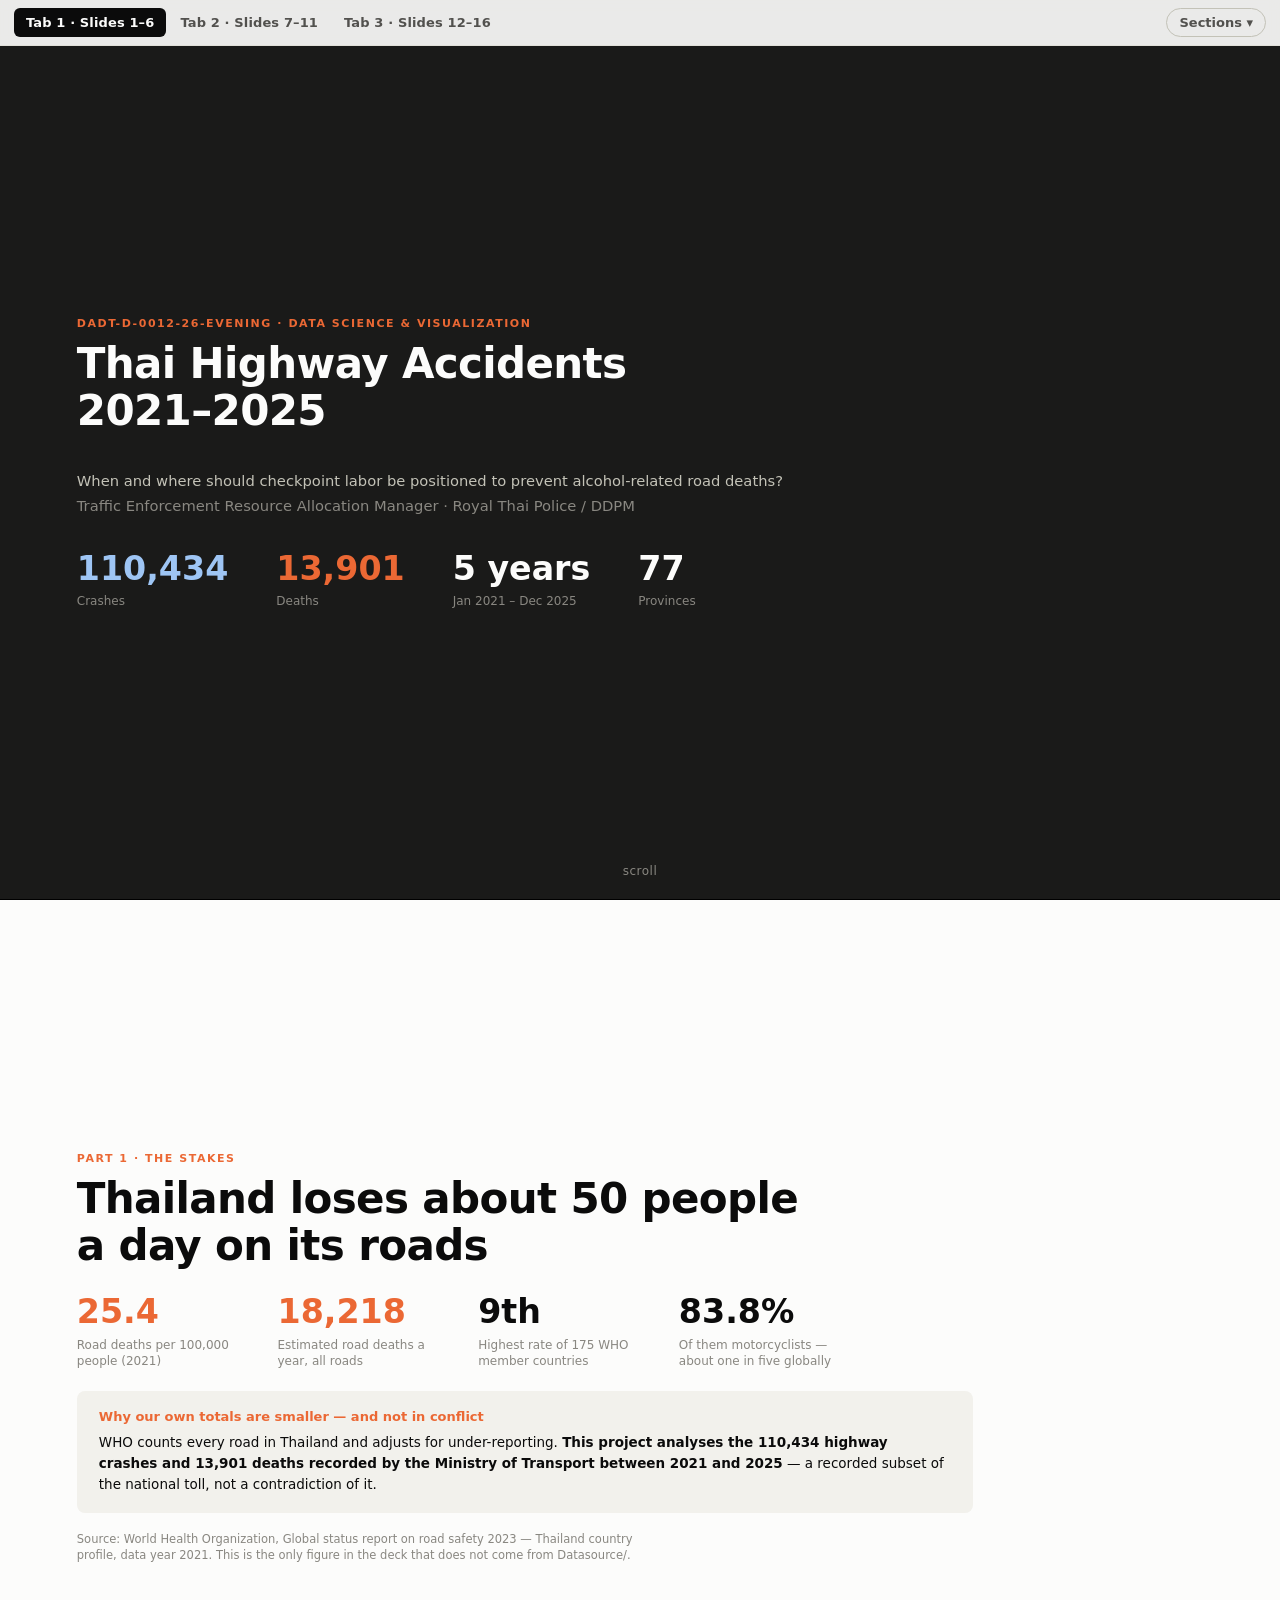
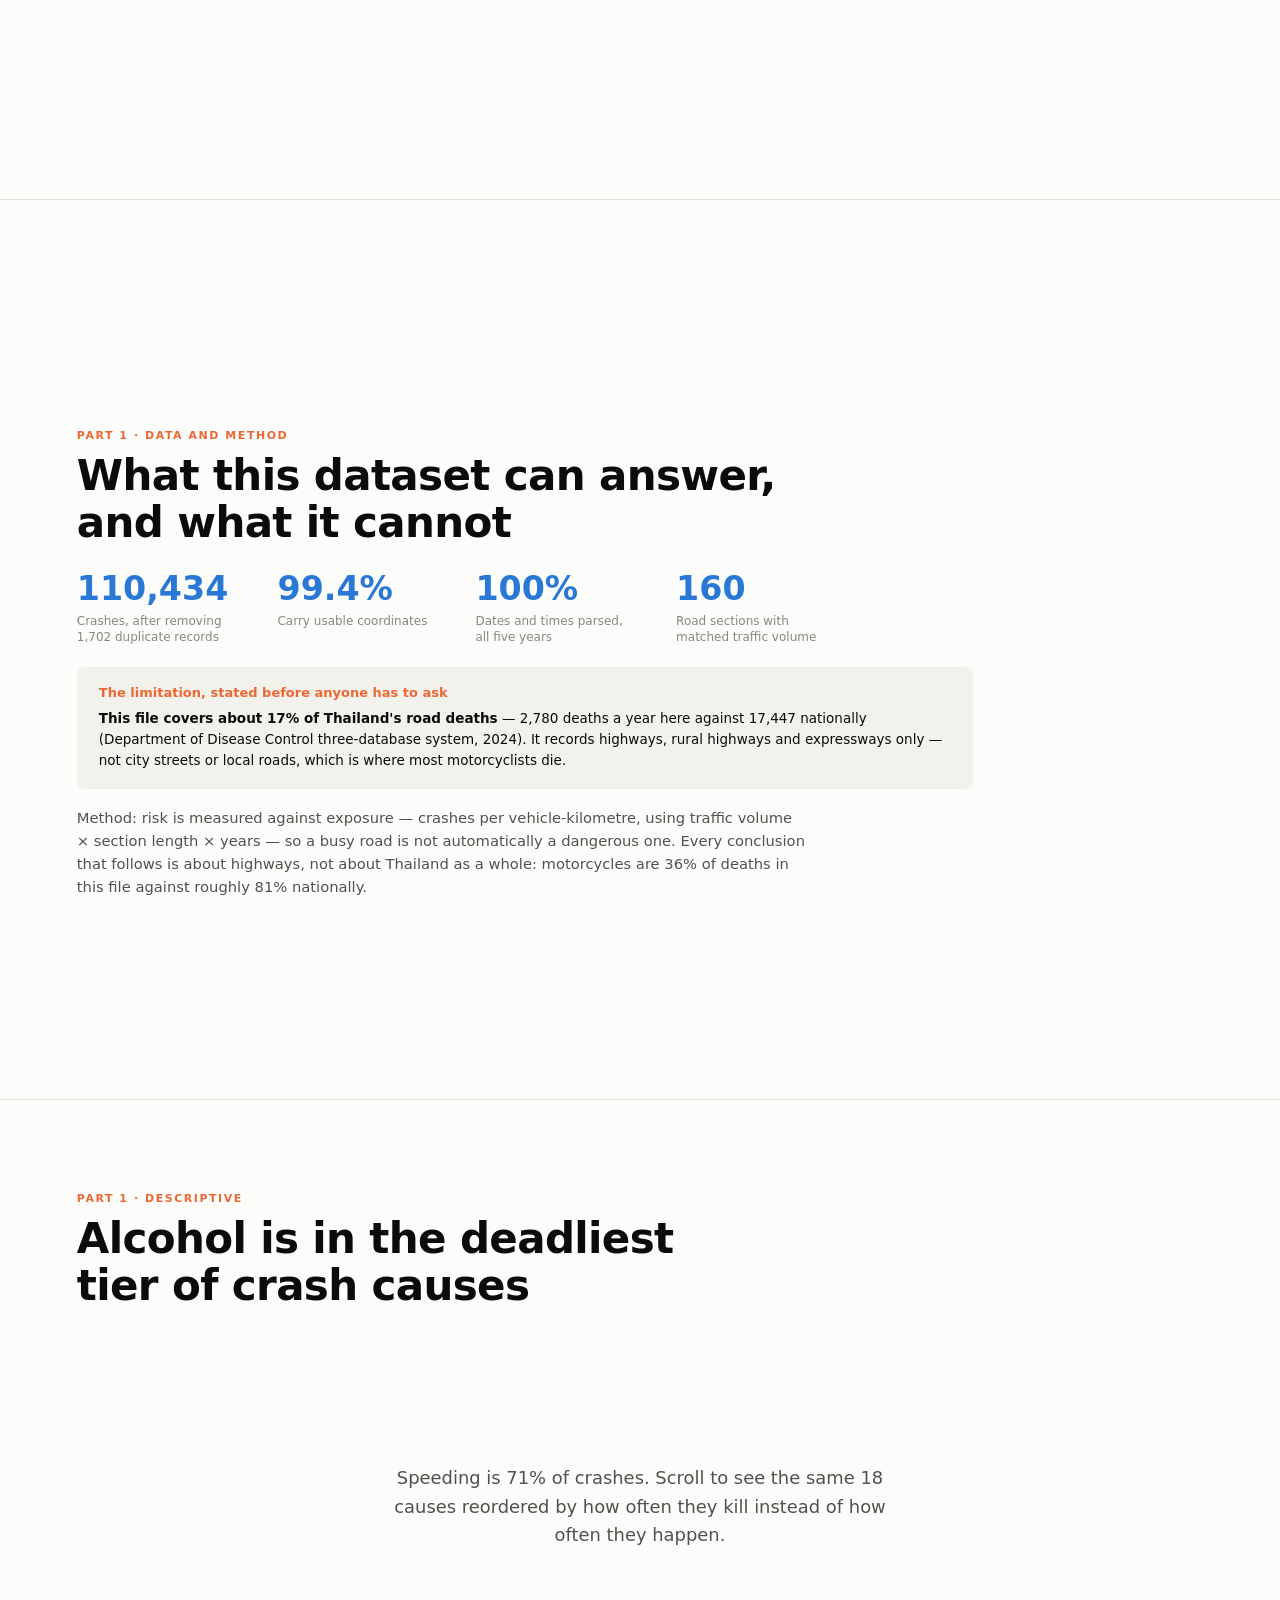
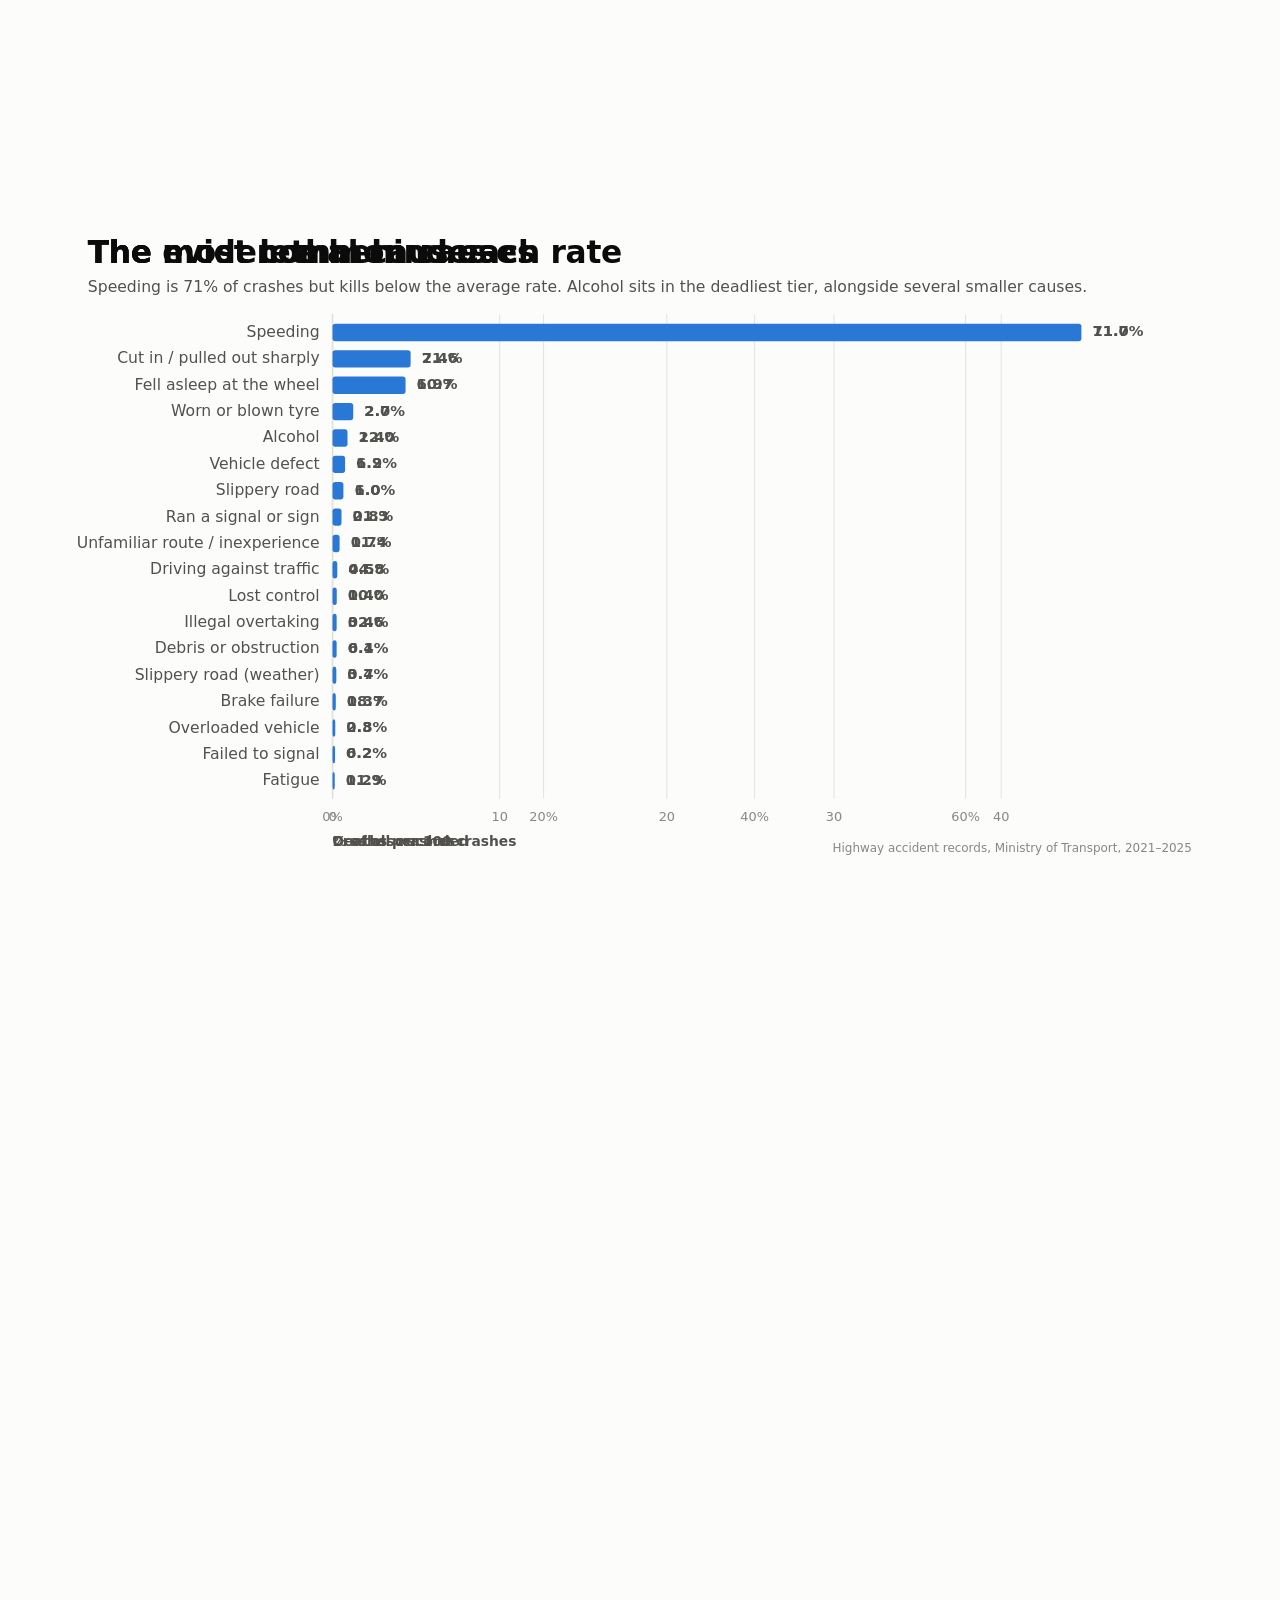
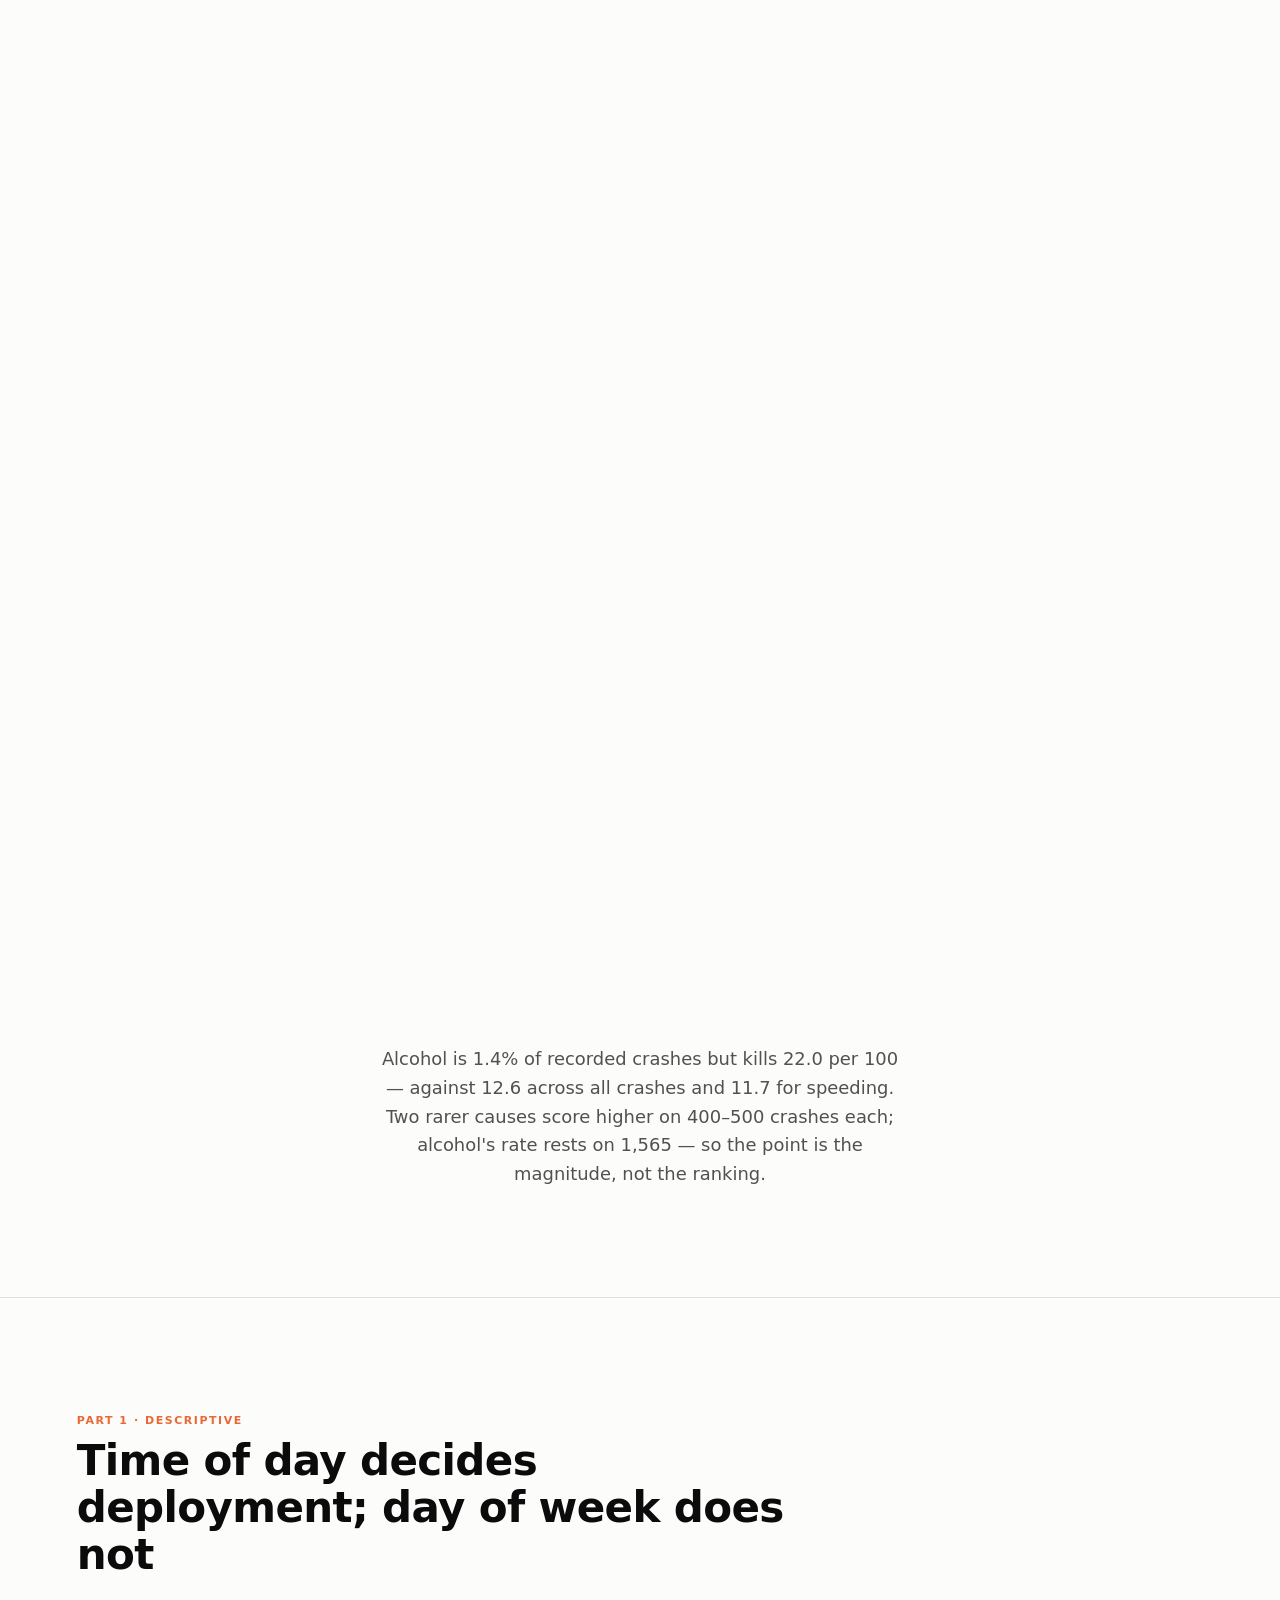
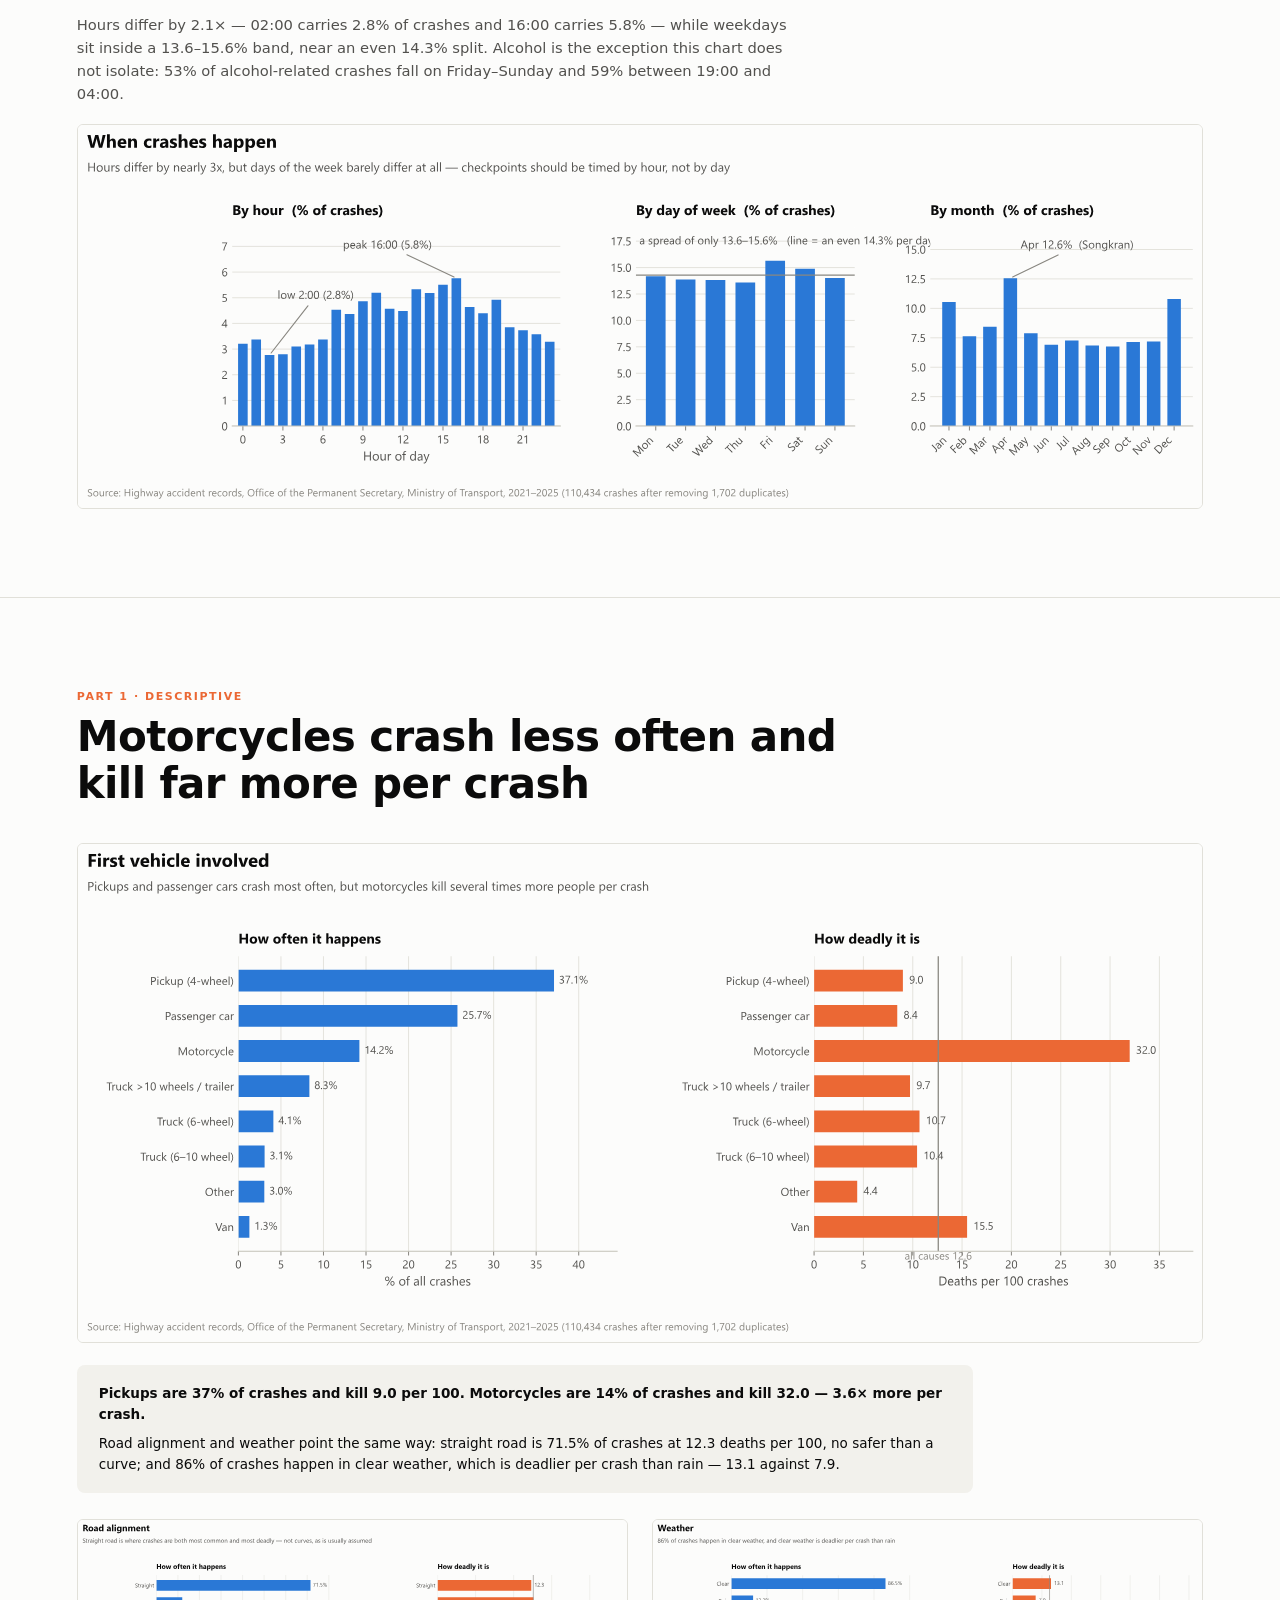
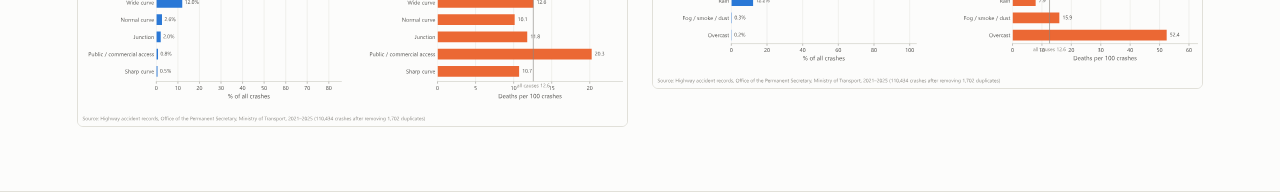
==== tab1.html @ 5880ffd5 "Slide 4 act 3: show the evidence behind the top three death rates Replaces the CSS scale() zoom with" ====
<!doctype html>
<!--
  Tab 1 — Slides 1-6 of the Final Outline. One presenter drives this tab only;
  Tabs 2 and 3 are separate pages (tab2.html, tab3.html) so a handoff is a
  click, not a state change, and so this tab never touches the Tab 3 map data.

  Copy below is reproduced verbatim from analysis/scripts/06_build_deck.js so
  the site and the uploaded deck cannot tell a different story — see 11_qa_deck_text.py.
  Slide 4 is a live chart (assets/js/layout.js + render.js), not fig02's
  static image; the deck keeps the static version, the site does not need to.

  Needs a local server, not file://, because the live chart and figures are
  fetched. python -m http.server 8789 --directory site
-->
<html lang="en">
<head>
<meta charset="utf-8">
<meta name="viewport" content="width=device-width, initial-scale=1">
<title>Tab 1 — Thai Highway Accidents 2021-2025</title>
<link rel="stylesheet" href="assets/css/site.css">
<link rel="stylesheet" href="assets/css/charts.css">
</head>
<body>

<div class="mobile-notice">
  <h1>Thai Highway Accidents 2021&ndash;2025</h1>
  <p>This site is built to be driven from a laptop onto a projector, not read on a phone.
     A presenter is showing it live &mdash; ask to see the deck instead, or view this on a
     larger screen.</p>
  <a href="assets/Thailand_Road_Accidents_Analysis.pdf">Download the presentation deck</a>
</div>

<header class="topnav">
  <div class="tabs">
    <a class="tab current" href="tab1.html">Tab 1 &middot; Slides 1&ndash;6</a>
    <a class="tab" href="tab2.html">Tab 2 &middot; Slides 7&ndash;11</a>
    <a class="tab" href="tab3.html">Tab 3 &middot; Slides 12&ndash;16</a>
  </div>
  <button class="idxbtn" id="idxbtn">Sections &#9662;</button>
</header>
<nav class="secindex" id="secindex"></nav>

<main>

<!-- 1 — title -->
<section class="section section-static dark" data-kicker="Title" data-title="Thai Highway Accidents 2021&ndash;2025">
  <p class="kicker">DADT-D-0012-26-Evening &middot; Data Science &amp; Visualization</p>
  <h1>Thai Highway Accidents<br>2021&ndash;2025</h1>
  <p class="takeaway ink-2">When and where should checkpoint labor be positioned to prevent
    alcohol-related road deaths?</p>
  <p class="takeaway muted" style="margin-top:2px">Traffic Enforcement Resource Allocation
    Manager &middot; Royal Thai Police / DDPM</p>
  <div class="stats" style="margin-top:34px">
    <div class="stat"><div class="v volume">110,434</div><div class="l">Crashes</div></div>
    <div class="stat"><div class="v severity">13,901</div><div class="l">Deaths</div></div>
    <div class="stat"><div class="v">5 years</div><div class="l">Jan 2021 &ndash; Dec 2025</div></div>
    <div class="stat"><div class="v">77</div><div class="l">Provinces</div></div>
  </div>
</section>

<!-- 2 — the stakes -->
<section class="section section-static" data-kicker="Part 1 &middot; The stakes" data-title="Thailand loses about 50 people a day">
  <p class="kicker">Part 1 &middot; The stakes</p>
  <h1>Thailand loses about 50 people a day on its roads</h1>
  <div class="stats">
    <div class="stat"><div class="v severity">25.4</div><div class="l">Road deaths per 100,000 people (2021)</div></div>
    <div class="stat"><div class="v severity">18,218</div><div class="l">Estimated road deaths a year, all roads</div></div>
    <div class="stat"><div class="v">9th</div><div class="l">Highest rate of 175 WHO member countries</div></div>
    <div class="stat"><div class="v">83.8%</div><div class="l">Of them motorcyclists &mdash; about one in five globally</div></div>
  </div>
  <div class="callout">
    <h2>Why our own totals are smaller &mdash; and not in conflict</h2>
    <p>WHO counts every road in Thailand and adjusts for under-reporting. <b>This project
      analyses the 110,434 highway crashes and 13,901 deaths recorded by the Ministry of
      Transport between 2021 and 2025</b> &mdash; a recorded subset of the national toll, not
      a contradiction of it.</p>
  </div>
  <p class="limits">Source: World Health Organization, Global status report on road safety 2023
    &mdash; Thailand country profile, data year 2021. This is the only figure in the deck that
    does not come from Datasource/.</p>
</section>

<!-- 3 — dataset & method -->
<section class="section section-static" data-kicker="Part 1 &middot; Data and method" data-title="What this dataset can answer">
  <p class="kicker">Part 1 &middot; Data and method</p>
  <h1>What this dataset can answer, and what it cannot</h1>
  <div class="stats">
    <div class="stat"><div class="v volume">110,434</div><div class="l">Crashes, after removing 1,702 duplicate records</div></div>
    <div class="stat"><div class="v volume">99.4%</div><div class="l">Carry usable coordinates</div></div>
    <div class="stat"><div class="v volume">100%</div><div class="l">Dates and times parsed, all five years</div></div>
    <div class="stat"><div class="v volume">160</div><div class="l">Road sections with matched traffic volume</div></div>
  </div>
  <div class="callout">
    <h2>The limitation, stated before anyone has to ask</h2>
    <p><b>This file covers about 17% of Thailand's road deaths</b> &mdash; 2,780 deaths a year
      here against 17,447 nationally (Department of Disease Control three-database system,
      2024). It records highways, rural highways and expressways only &mdash; not city
      streets or local roads, which is where most motorcyclists die.</p>
  </div>
  <p class="takeaway">Method: risk is measured against exposure &mdash; crashes per
    vehicle-kilometre, using traffic volume &times; section length &times; years &mdash; so a
    busy road is not automatically a dangerous one. Every conclusion that follows is about
    highways, not about Thailand as a whole: motorcycles are 36% of deaths in this file
    against roughly 81% nationally.</p>
</section>

<!-- 4 — why alcohol (LIVE) -->
<section class="section section-live" data-kicker="Part 1 &middot; Descriptive" data-title="Alcohol is in the deadliest tier of crash causes">
  <div class="live-intro">
    <p class="kicker">Part 1 &middot; Descriptive</p>
    <h1>Alcohol is in the deadliest tier of crash causes</h1>
  </div>
  <div class="spacer">
    <p>Speeding is 71% of crashes. Scroll to see the same 18 causes reordered by how often
       they kill instead of how often they happen.</p>
  </div>
  <div class="scroll-section act3" id="sec-s4">
    <div class="pin"><div class="frame" id="mount-s4"></div></div>
  </div>
  <div class="spacer">
    <p>Alcohol is 1.4% of recorded crashes but kills 22.0 per 100 &mdash; against 12.6 across
       all crashes and 11.7 for speeding. Two rarer causes score higher on 400&ndash;500
       crashes each; alcohol's rate rests on 1,565 &mdash; so the point is the magnitude,
       not the ranking.</p>
  </div>
</section>

<!-- 5 — when -->
<section class="section section-static" data-kicker="Part 1 &middot; Descriptive" data-title="Time of day decides deployment">
  <p class="kicker">Part 1 &middot; Descriptive</p>
  <h1>Time of day decides deployment; day of week does not</h1>
  <p class="takeaway">Hours differ by 2.1&times; &mdash; 02:00 carries 2.8% of crashes and
    16:00 carries 5.8% &mdash; while weekdays sit inside a 13.6&ndash;15.6% band, near an even
    14.3% split. Alcohol is the exception this chart does not isolate: 53% of alcohol-related
    crashes fall on Friday&ndash;Sunday and 59% between 19:00 and 04:00.</p>
  <div class="figwrap"><img src="assets/figures/fig01_when.svg" alt="Crashes by hour of day and by day of week"></div>
</section>

<!-- 6 — conditions -->
<section class="section section-static" data-kicker="Part 1 &middot; Descriptive" data-title="Motorcycles kill far more per crash">
  <p class="kicker">Part 1 &middot; Descriptive</p>
  <h1>Motorcycles crash less often and kill far more per crash</h1>
  <div class="figwrap"><img src="assets/figures/fig03_vehicle.svg" alt="Crashes and deaths per 100 crashes by vehicle type"></div>
  <div class="callout">
    <p><b>Pickups are 37% of crashes and kill 9.0 per 100. Motorcycles are 14% of crashes
      and kill 32.0 &mdash; 3.6&times; more per crash.</b></p>
    <p>Road alignment and weather point the same way: straight road is 71.5% of crashes at
      12.3 deaths per 100, no safer than a curve; and 86% of crashes happen in clear weather,
      which is deadlier per crash than rain &mdash; 13.1 against 7.9.</p>
  </div>
  <div class="figpair" style="margin-top:26px">
    <div class="figwrap"><img src="assets/figures/fig03b_roadtype.svg" alt="Crashes and deaths per 100 crashes by road alignment"></div>
    <div class="figwrap"><img src="assets/figures/fig03c_weather.svg" alt="Crashes and deaths per 100 crashes by weather"></div>
  </div>
</section>

</main>

<div class="cue" id="cue">scroll</div>

<script src="assets/js/layout.js"></script>
<script src="assets/js/render.js"></script>
<script>
fetch("assets/data/charts/slide04_cause.json")
  .then(function (r) { return r.json(); })
  .then(function (data) {
    // Three acts, one scalar. Every bit of act arithmetic — including where
    // act 3 starts — lives in layout.js's slide04Story() and is covered by
    // 12_qa_chart_layout.js. Nothing in this page knows what an act is.
    var chart = ChartRender.slide04Story(document.getElementById("mount-s4"), data);
    var section = document.getElementById("sec-s4");
    var cue = document.getElementById("cue");

    function tick() {
      var r = section.getBoundingClientRect();
      var p = ChartLayout.progressFor(r.top, r.height, window.innerHeight);
      chart.update(p);
      var inChart = r.top < window.innerHeight && r.bottom > 0;
      cue.style.opacity = inChart && p > 0.02 && p < 0.98 ? 0 : 1;
    }

    addEventListener("scroll", tick, { passive: true });
    addEventListener("resize", tick);
    tick();
    window.__chart = chart;

    // Arrow/PageDown steps act by act with a deliberate 2s ease, instead of
    // transport.js's default (jump straight to the next .section, which would
    // skip this chart's middle and final states entirely). Only engaged while
    // the pin is stuck to the viewport; at the first and last act the key falls
    // through and transport.js moves to the neighbouring slide as normal.
    //
    // This is the one timed animation on the site, and it is scoped to a
    // deliberate key press on one chart. Free scrolling remains the presenter's
    // own clock, and chart progress remains a pure function of scroll position,
    // because what the tween moves is the *scroll* — ticket 08's requirement.
    var CHECKPOINTS = [0, ChartLayout.SLIDE04_ACT3_START, 1];

    function pinEngaged() {
      var r = section.getBoundingClientRect();
      return r.top <= 0 && r.bottom >= window.innerHeight;
    }
    function checkpointScrollY(frac) {
      var r = section.getBoundingClientRect();
      var travel = r.height - window.innerHeight;
      var topAbs = window.scrollY + r.top;
      return topAbs + frac * travel;
    }
    function easeInOutQuad(t) { return t < 0.5 ? 2 * t * t : 1 - Math.pow(-2 * t + 2, 2) / 2; }
    function animateScrollTo(targetY, duration) {
      var startY = window.scrollY, delta = targetY - startY, t0 = null;
      function step(ts) {
        if (t0 === null) t0 = ts;
        var t = Math.min(1, (ts - t0) / duration);
        window.scrollTo(0, startY + delta * easeInOutQuad(t));
        if (t < 1) requestAnimationFrame(step);
      }
      requestAnimationFrame(step);
    }

    addEventListener("keydown", function (e) {
      if (/^(INPUT|TEXTAREA)$/.test(e.target.tagName) || e.target.isContentEditable) return;
      if (!pinEngaged()) return; // not on this chart — let transport.js handle it
      var down = ["ArrowDown", "PageDown"].indexOf(e.key) !== -1;
      var up = ["ArrowUp", "PageUp"].indexOf(e.key) !== -1;
      if (!down && !up) return;

      var r = section.getBoundingClientRect();
      var p = ChartLayout.progressFor(r.top, r.height, window.innerHeight);
      // Tolerance wide enough to absorb scrollTo's clamping at the very top/
      // bottom of the page (landing at p=0.9998 instead of exactly 1 there is
      // normal), but far tighter than the 0.33 gap between checkpoints.
      var EPS = 0.01;
      var target = null;
      if (down) {
        for (var i = 0; i < CHECKPOINTS.length; i++) {
          if (CHECKPOINTS[i] > p + EPS) { target = CHECKPOINTS[i]; break; }
        }
      } else {
        for (var j = CHECKPOINTS.length - 1; j >= 0; j--) {
          if (CHECKPOINTS[j] < p - EPS) { target = CHECKPOINTS[j]; break; }
        }
      }
      if (target === null) return; // already at the first/last scene — fall through

      e.preventDefault();
      e.stopImmediatePropagation(); // pre-empt transport.js's own keydown handler
      animateScrollTo(checkpointScrollY(target), 2000);
    }, true); // capture phase — runs before transport.js's listener
  });
</script>
<script src="assets/js/transport.js"></script>
</body>
</html>
---- assets/css/site.css ----
/* Page chrome shared by tab1.html, tab2.html and tab3.html — the nav bar, the
 * section index, slide sections, stat tiles and callouts. Tokens match
 * assets/css/charts.css exactly (same --surface/--ink/--volume/--severity)
 * plus the deck's paper/dark surfaces from analysis/scripts/06_build_deck.js,
 * so a slide reads as the same object whether it's projected from the deck
 * or scrolled past on the site. Blue means volume, orange means severity,
 * without exception.
 */
:root {
  --surface:  #fcfcfb;
  --ink:      #0b0b0b;
  --ink-2:    #52514e;
  --muted:    #898781;
  --grid:     #e1e0d9;
  --axis:     #c3c2b7;
  --volume:   #2a78d6;
  --severity: #eb6834;
  --paper:    #f2f1ec;
  --dark:     #1a1a19;
  --panel:    #232322;
}

* { box-sizing: border-box; }

html, body {
  margin: 0;
  background: var(--surface);
  color: var(--ink);
  font-family: "Segoe UI", system-ui, -apple-system, sans-serif;
  font-feature-settings: "tnum" 0;
  scroll-behavior: auto; /* transport.js drives smooth scroll itself */
}

img { max-width: 100%; display: block; }

/* ---------------------------------------------------------------- nav bar */
.topnav {
  position: fixed; top: 0; left: 0; right: 0; z-index: 20;
  height: 46px; display: flex; align-items: center; gap: 4px;
  padding: 0 14px; background: rgba(252, 252, 251, .92);
  border-bottom: 1px solid var(--grid); backdrop-filter: blur(6px);
  font-size: 13px;
}
.topnav .tabs { display: flex; gap: 2px; margin-right: auto; }
.topnav a.tab {
  color: var(--ink-2); text-decoration: none; padding: 7px 12px;
  border-radius: 6px; font-weight: 600; letter-spacing: .01em;
}
.topnav a.tab:hover { background: var(--paper); color: var(--ink); }
.topnav a.tab.current { background: var(--ink); color: var(--surface); }
.topnav .idxbtn {
  background: none; border: 1px solid var(--axis); color: var(--ink-2);
  font: inherit; font-weight: 600; padding: 6px 12px; border-radius: 999px;
  cursor: pointer;
}
.topnav .idxbtn:hover { border-color: var(--ink-2); color: var(--ink); }

/* section index — instant jump for Q&A, no animation through what precedes it */
.secindex {
  position: fixed; top: 46px; right: 14px; z-index: 21; width: 300px;
  max-height: calc(100vh - 66px); overflow: auto; background: var(--surface);
  border: 1px solid var(--grid); border-radius: 10px;
  box-shadow: 0 12px 34px rgba(0,0,0,.14); padding: 8px;
  display: none;
}
.secindex.open { display: block; }
.secindex button {
  display: block; width: 100%; text-align: left; background: none; border: 0;
  font: inherit; font-size: 13px; color: var(--ink); padding: 9px 10px;
  border-radius: 6px; cursor: pointer; line-height: 1.35;
}
.secindex button:hover { background: var(--paper); }
.secindex .kicker {
  font-size: 10px; color: var(--severity); font-weight: 700;
  letter-spacing: .1em; display: block; margin-bottom: 1px;
}

/* -------------------------------------------------------- narrow viewport */
.mobile-notice { display: none; }
@media (max-width: 700px) {
  .topnav, main { display: none; }
  .mobile-notice {
    display: flex; position: fixed; inset: 0; z-index: 30; background: var(--dark);
    color: var(--surface); flex-direction: column; align-items: center;
    justify-content: center; text-align: center; padding: 32px; gap: 14px;
  }
  .mobile-notice h1 { font-size: 20px; margin: 0; }
  .mobile-notice p { font-size: 14px; color: #c3c2b7; line-height: 1.6; max-width: 40ch; margin: 0; }
  .mobile-notice a { color: var(--severity); font-weight: 700; }
}

/* -------------------------------------------------------------- sections
 * `.section` is the common wrapper transport.js indexes and jumps between.
 * `.section-static` is a full-viewport slide (deck-shaped copy, figures,
 * stat tiles). `.section-live` holds one of the four scroll-driven charts —
 * its own intro/spacer/pin markup, not the centred slide layout. */
.section-static {
  min-height: 100vh; padding: 92px clamp(20px, 6vw, 96px) 64px;
  display: flex; flex-direction: column; justify-content: center;
  border-bottom: 1px solid var(--grid);
}
.section-static.dark { background: var(--dark); color: var(--surface); border-bottom-color: #000; }
.section-static.dark .kicker { color: var(--severity); }
.section-static.dark .ink-2 { color: #c3c2b7; }
.section-static.dark .muted { color: #898781; }

.kicker {
  font-size: 11px; font-weight: 700; letter-spacing: .14em; text-transform: uppercase;
  color: var(--severity); margin: 0 0 10px;
}
.section-static h1, .live-intro h1 {
  font-size: clamp(26px, 3.4vw, 42px); font-weight: 680; letter-spacing: -.015em;
  line-height: 1.12; margin: 0 0 18px; max-width: 26ch;
}
.section-static .takeaway {
  font-size: clamp(14px, 1.15vw, 16.5px); color: var(--ink-2); line-height: 1.55;
  max-width: 78ch; margin: 18px 0 0;
}
.section-static .body { max-width: 84ch; }
.section-static .body p { font-size: 14.5px; line-height: 1.6; color: var(--ink-2); }

/* ---------------------------------------------------------------- live charts
 * Same shape as the slide04/08/09/12.html reference pages: a 300/340vh
 * scroll-section with a position:sticky pin, so scroll distance becomes
 * animation progress. This block is the only thing ticket 08's transport
 * decision replaced — the chart only ever receives a scalar. */
.section-live { border-bottom: 1px solid var(--grid); }
.live-intro { padding: 92px clamp(20px, 6vw, 96px) 0; max-width: 78ch; }
.scroll-section { height: 300vh; position: relative; }
.scroll-section.tall { height: 340vh; }
/* Slide 4 runs three acts, not two, so it gets 150vh on top of the original
 * 300vh — the reorder keeps exactly the scroll distance it always had, and the
 * evidence act is the addition. Everything inside is SVG: there is no overlay
 * card and no CSS transform, because the chart makes its own argument now. */
.scroll-section.act3 { height: 450vh; }
.pin { position: sticky; top: 0; height: 100vh; display: grid; place-items: center;
       padding: 0 clamp(16px, 4vw, 64px); }
.frame { width: min(1280px, 100%); }
.spacer { height: 40vh; display: grid; place-items: center; padding: 0 clamp(20px, 6vw, 96px); }
.spacer p { max-width: 46ch; font-size: clamp(15px, 1.4vw, 19px); line-height: 1.6;
            color: var(--ink-2); text-align: center; margin: 0 auto; }

.figwrap { margin: 18px 0 0; max-width: 1180px; }
.figwrap img { border: 1px solid var(--grid); border-radius: 6px; background: #fff; }
.figpair { display: flex; gap: 24px; flex-wrap: wrap; margin: 18px 0 0; max-width: 1180px; }
.figpair .figwrap { flex: 1 1 420px; margin: 0; }

.stats { display: flex; gap: clamp(20px, 4vw, 48px); flex-wrap: wrap; margin: 8px 0 0; }
.stat .v { font-size: clamp(26px, 2.6vw, 38px); font-weight: 680; line-height: 1; }
.stat .l { font-size: 12px; color: var(--muted); margin-top: 8px; max-width: 20ch; line-height: 1.35; }
.stat .v.volume { color: var(--volume); }
.stat .v.severity { color: var(--severity); }
.section-static.dark .stat .v { color: var(--surface); }
.section-static.dark .stat .v.volume { color: #9ec5f4; }
.section-static.dark .stat .v.severity { color: var(--severity); }
.section-static.dark .stat .l { color: #898781; }

.callout {
  background: var(--paper); border-radius: 8px; padding: 18px 22px; margin-top: 22px;
  max-width: 88ch;
}
.section-static.dark .callout { background: var(--panel); }
.callout h2 { font-size: 13px; color: var(--severity); margin: 0 0 8px; font-weight: 700; }
.callout p { font-size: 13.5px; line-height: 1.55; color: var(--ink); margin: 0 0 8px; }
.section-static.dark .callout p { color: #e8e7e0; }
.callout p:last-child { margin-bottom: 0; }
.callout p b { font-weight: 680; }

.refs h2 { font-size: 13px; color: var(--severity); margin: 22px 0 8px; font-weight: 700; }
.refs ul { margin: 0 0 4px; padding-left: 18px; }
.refs li { font-size: 12.5px; line-height: 1.55; color: var(--ink-2); margin-bottom: 6px; }
.refs a { color: inherit; }

.limits { font-size: 11.5px; color: var(--muted); line-height: 1.4; max-width: 78ch; margin-top: 18px; }

/* -------------------------------------------------------------- map (14)
 * Slide 14's map is one MapLibre instance, pinned like the four charts, but
 * it is not part of layout.js — camera and paint are driven by the same
 * scroll-position scalar via a small inline script instead (assets/js/map-tab3.js),
 * because MapLibre expressions/camera calls are not pure-layout-testable the
 * way SVG geometry is. scrollZoom/dragPan stay off by default so the wheel
 * scrolls the *page*, which is what drives the C -> A transition — watched,
 * not driven, until "Explore" is pressed. */
.pin.mappin { padding: 0; display: block; }
#map { position: absolute; inset: 0; background: var(--surface); }
.maplibregl-ctrl-attrib { font-size: 10px; background: rgba(252,252,251,.85) !important; }

.map-legend {
  position: absolute; bottom: 24px; left: 24px; z-index: 4;
  background: rgba(252,252,251,.94); border: 1px solid var(--grid); border-radius: 8px;
  padding: 11px 13px; font-size: 11px; backdrop-filter: blur(6px);
}
.map-legend .t { font-weight: 650; margin-bottom: 8px; font-size: 11.5px; color: var(--ink-2); }
.map-ramp { height: 9px; width: 172px; border-radius: 2px; }
.map-ends { display: flex; justify-content: space-between; color: var(--muted); margin-top: 4px; }

.map-caption {
  position: absolute; top: 24px; left: 24px; right: 260px; z-index: 4;
  background: rgba(252,252,251,.94); border: 1px solid var(--grid); border-radius: 8px;
  padding: 14px 18px; backdrop-filter: blur(6px);
}
.map-caption h3 { margin: 0 0 4px; font-size: 16px; font-weight: 660; }
.map-caption p { margin: 0; font-size: 12.5px; color: var(--ink-2); line-height: 1.45; }

.map-explore {
  position: absolute; top: 24px; right: 24px; z-index: 5;
  background: var(--ink); color: var(--surface); border: 0; border-radius: 999px;
  padding: 9px 18px; font: inherit; font-weight: 650; font-size: 12.5px; cursor: pointer;
}
.map-explore.on { background: var(--severity); }
.map-hover {
  position: fixed; z-index: 7; background: var(--ink); color: var(--surface);
  padding: 9px 12px; border-radius: 6px; font-size: 12.5px; pointer-events: none;
  display: none; line-height: 1.6;
}

/* ---------------------------------------------------------- scroll cue */
.cue { position: fixed; bottom: 22px; left: 50%; transform: translateX(-50%);
       font-size: 12px; color: var(--muted); letter-spacing: .04em; z-index: 5;
       pointer-events: none; transition: opacity .3s; }
---- assets/css/charts.css ----
/* Palette for the live scroll-driven charts.
 *
 * These hex values are the ones in analysis/scripts/theme.py, which every
 * matplotlib figure imports. 12_qa_chart_layout.js asserts that this file,
 * assets/js/layout.js and theme.py all carry the same values, so the two
 * rendering paths cannot drift apart into two visual systems.
 *
 * Blue means volume, orange means severity. Without exception. */
:root {
  --surface:  #fcfcfb;
  --ink:      #0b0b0b;
  --ink-2:    #52514e;
  --muted:    #898781;
  --grid:     #e1e0d9;
  --axis:     #c3c2b7;
  --volume:   #2a78d6;
  --severity: #eb6834;
}

/* Type is sized for a projector read from the back of a room, not for a laptop
 * at arm's length. The chart scales with its viewBox, so these are viewBox
 * units on a 1280x720 canvas, not CSS pixels. */
.chart {
  display: block;
  width: 100%;
  height: auto;
  background: var(--surface);
  font-family: "Segoe UI", system-ui, -apple-system, sans-serif;
  font-variant-numeric: tabular-nums;
}

.chart .c-heading   { font-size: 34px; font-weight: 640; fill: var(--ink);
                      letter-spacing: -0.01em; }
.chart .c-subtitle  { font-size: 17px; fill: var(--ink-2); }
.chart .c-source    { font-size: 13px; fill: var(--muted); }
.chart .c-rowlabel  { font-size: 17px; fill: var(--ink-2); text-anchor: end;
                      dominant-baseline: middle; }
.chart .c-rowlabel.is-both { fill: var(--muted); }
/* Slide 4 act 3 only: the death rate, kept on screen underneath the cause name
 * while the bar itself switches to showing how many crashes that rate came
 * from. Muted and smaller, because the bar is the argument and this is context. */
.chart .c-sublabel  { font-size: 14px; fill: var(--muted); text-anchor: end;
                      dominant-baseline: middle; }
.chart .c-value     { font-size: 16px; font-weight: 640; fill: var(--ink-2);
                      dominant-baseline: middle; }
.chart .c-tick      { font-size: 14px; fill: var(--muted); text-anchor: middle; }
.chart .c-axistitle { font-size: 15px; font-weight: 640; fill: var(--ink-2); }
.chart .c-gridline  { stroke: var(--grid); stroke-width: 1; }
.chart .c-baseline  { stroke: var(--axis); stroke-width: 1.4; }

.chart .c-point   { opacity: 0.72; }
.chart .c-trendline { stroke-linecap: round; }
.chart .c-line    { }
.chart .c-band    { fill: var(--severity); }
.chart .c-summary { font-size: 15px; font-weight: 640; fill: var(--ink-2); }

/* No transitions here on purpose. Motion is driven by scroll position through
 * the layout module, so a CSS transition would fight the scalar for control and
 * leave the chart mid-flight whenever the presenter stopped moving. */
.chart .c-bar { }
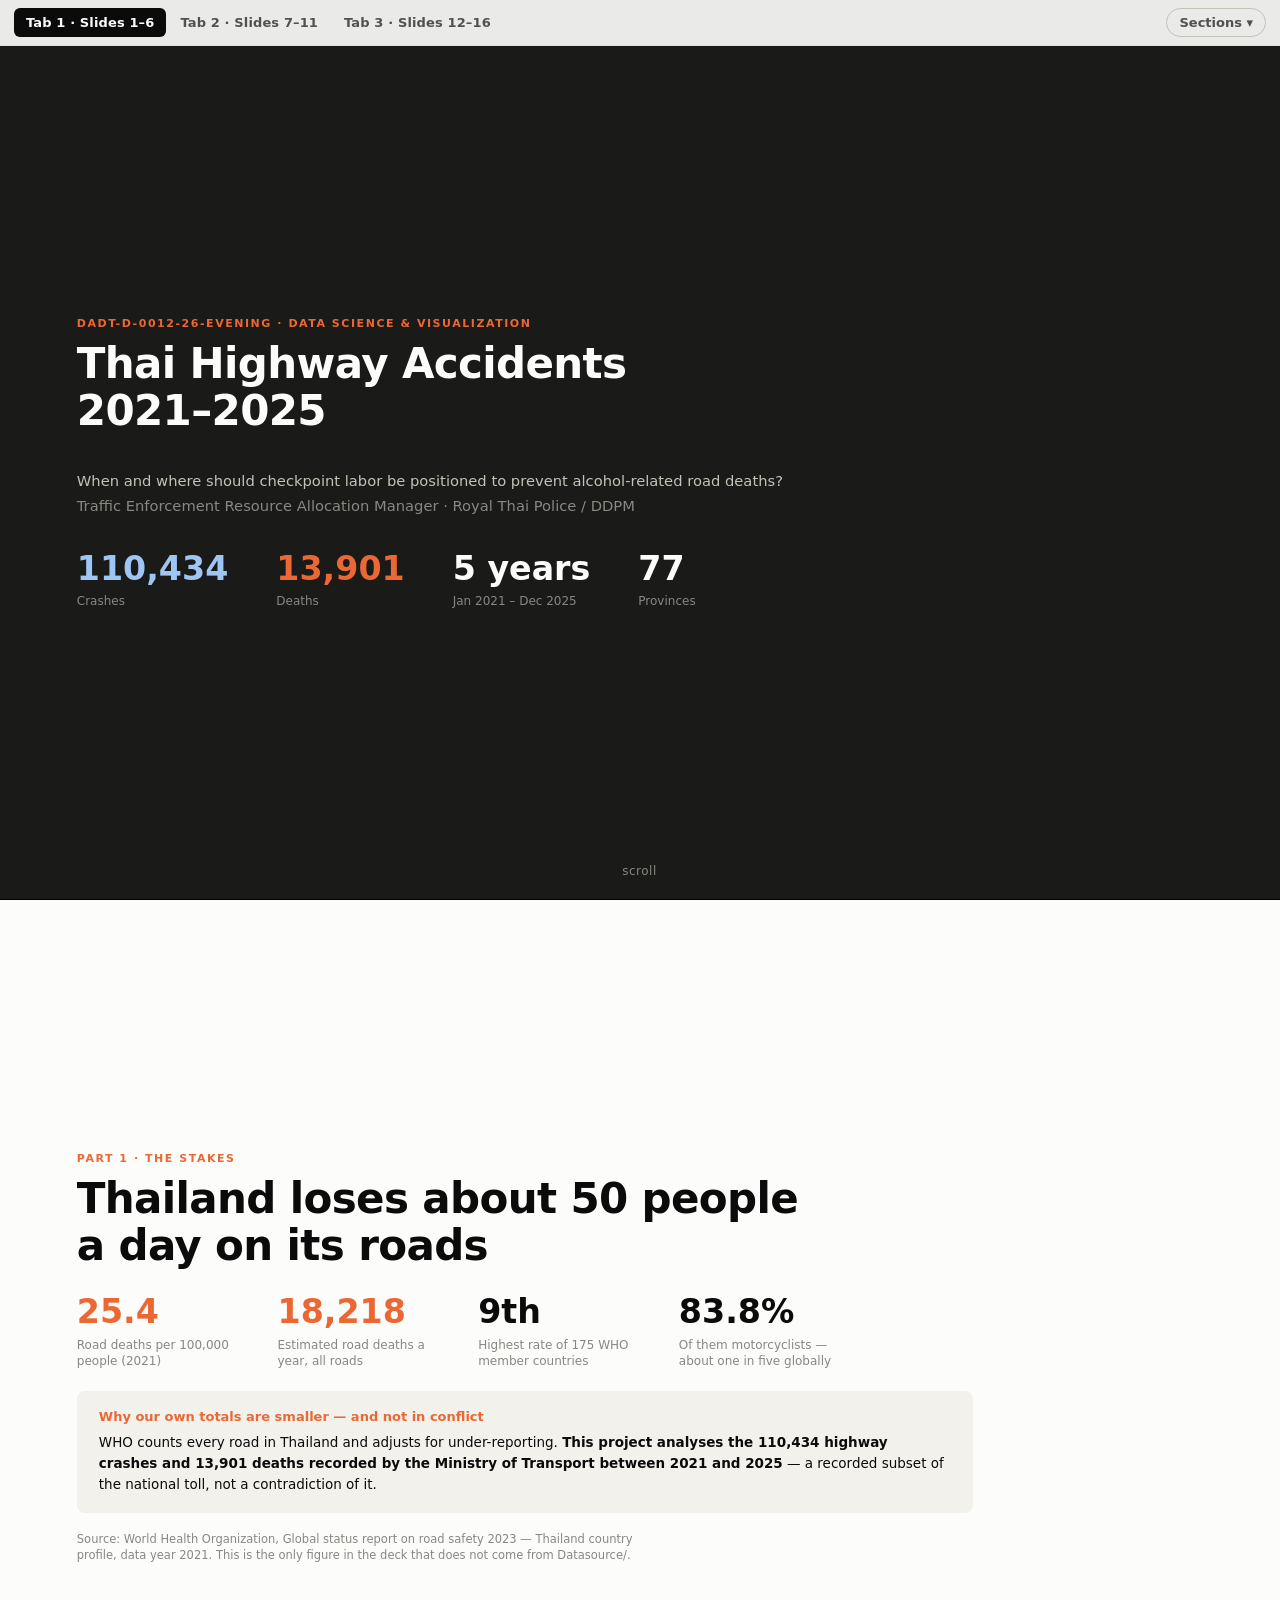
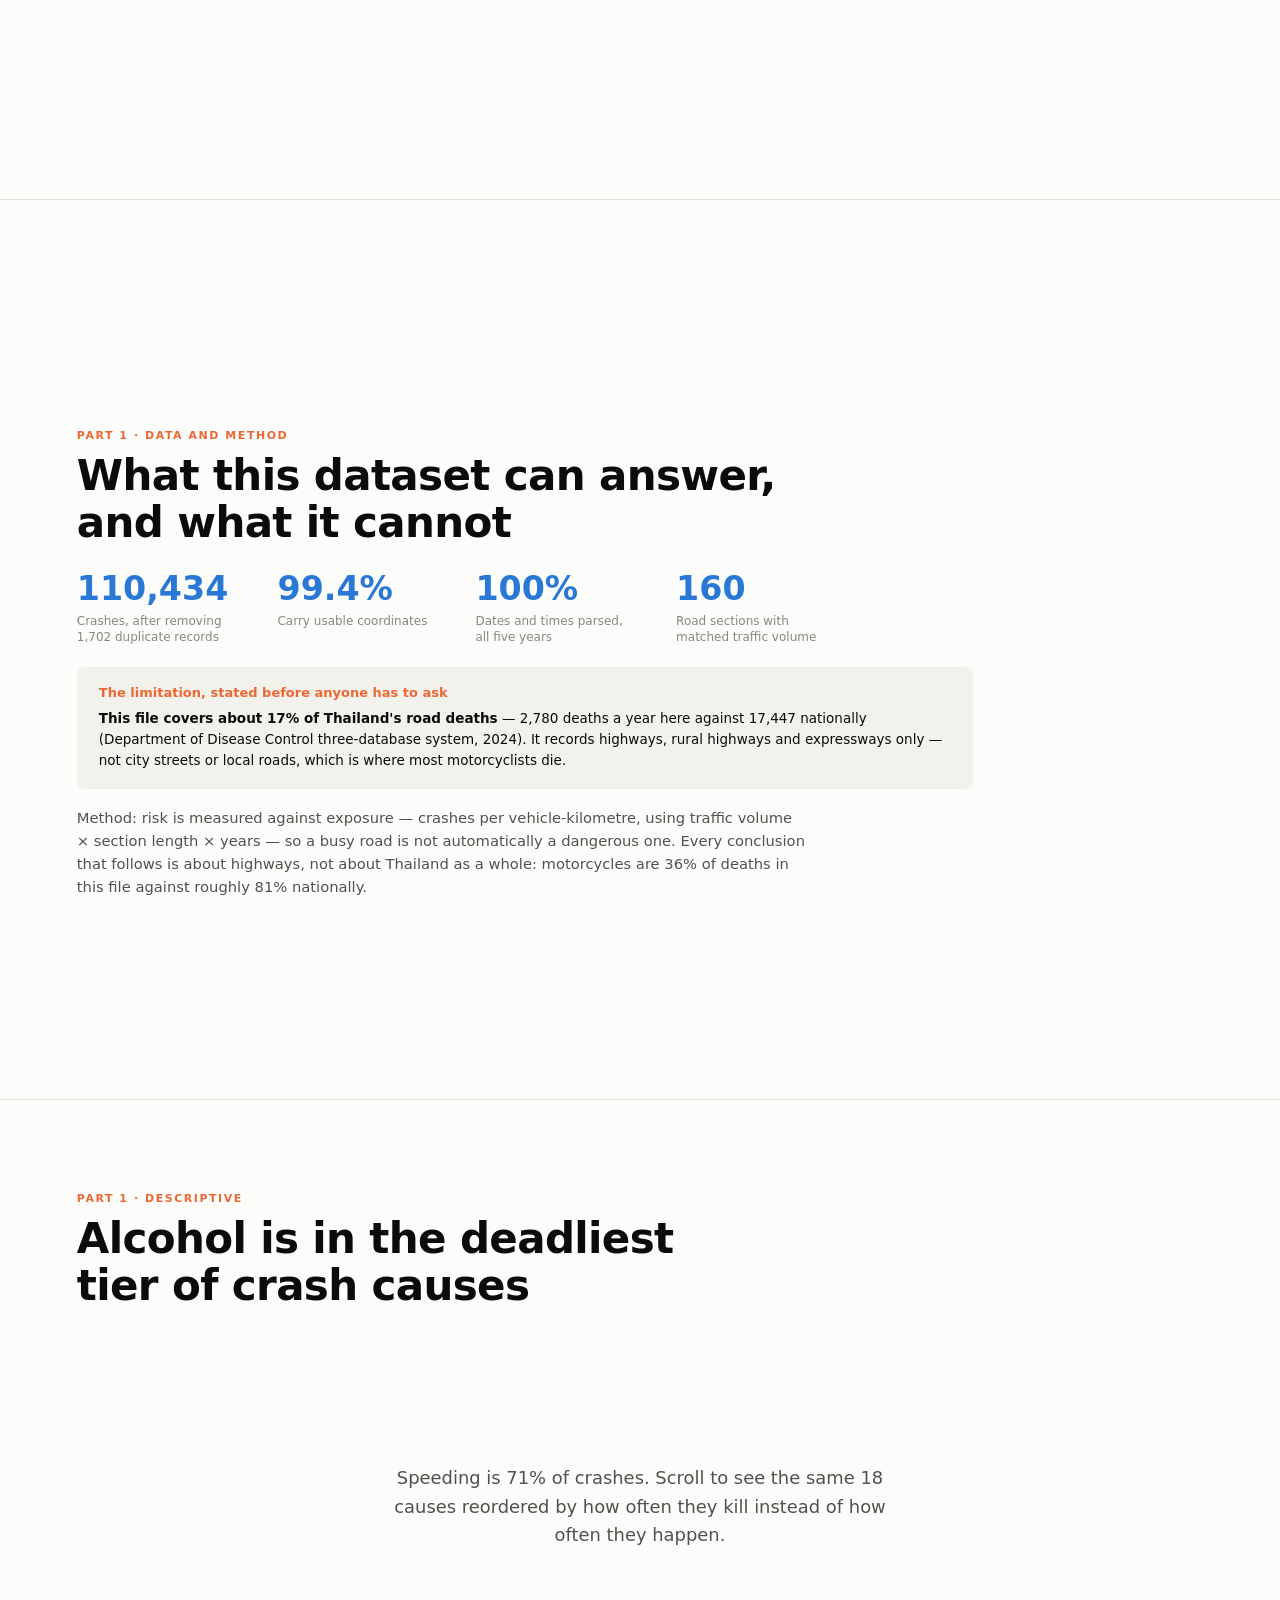
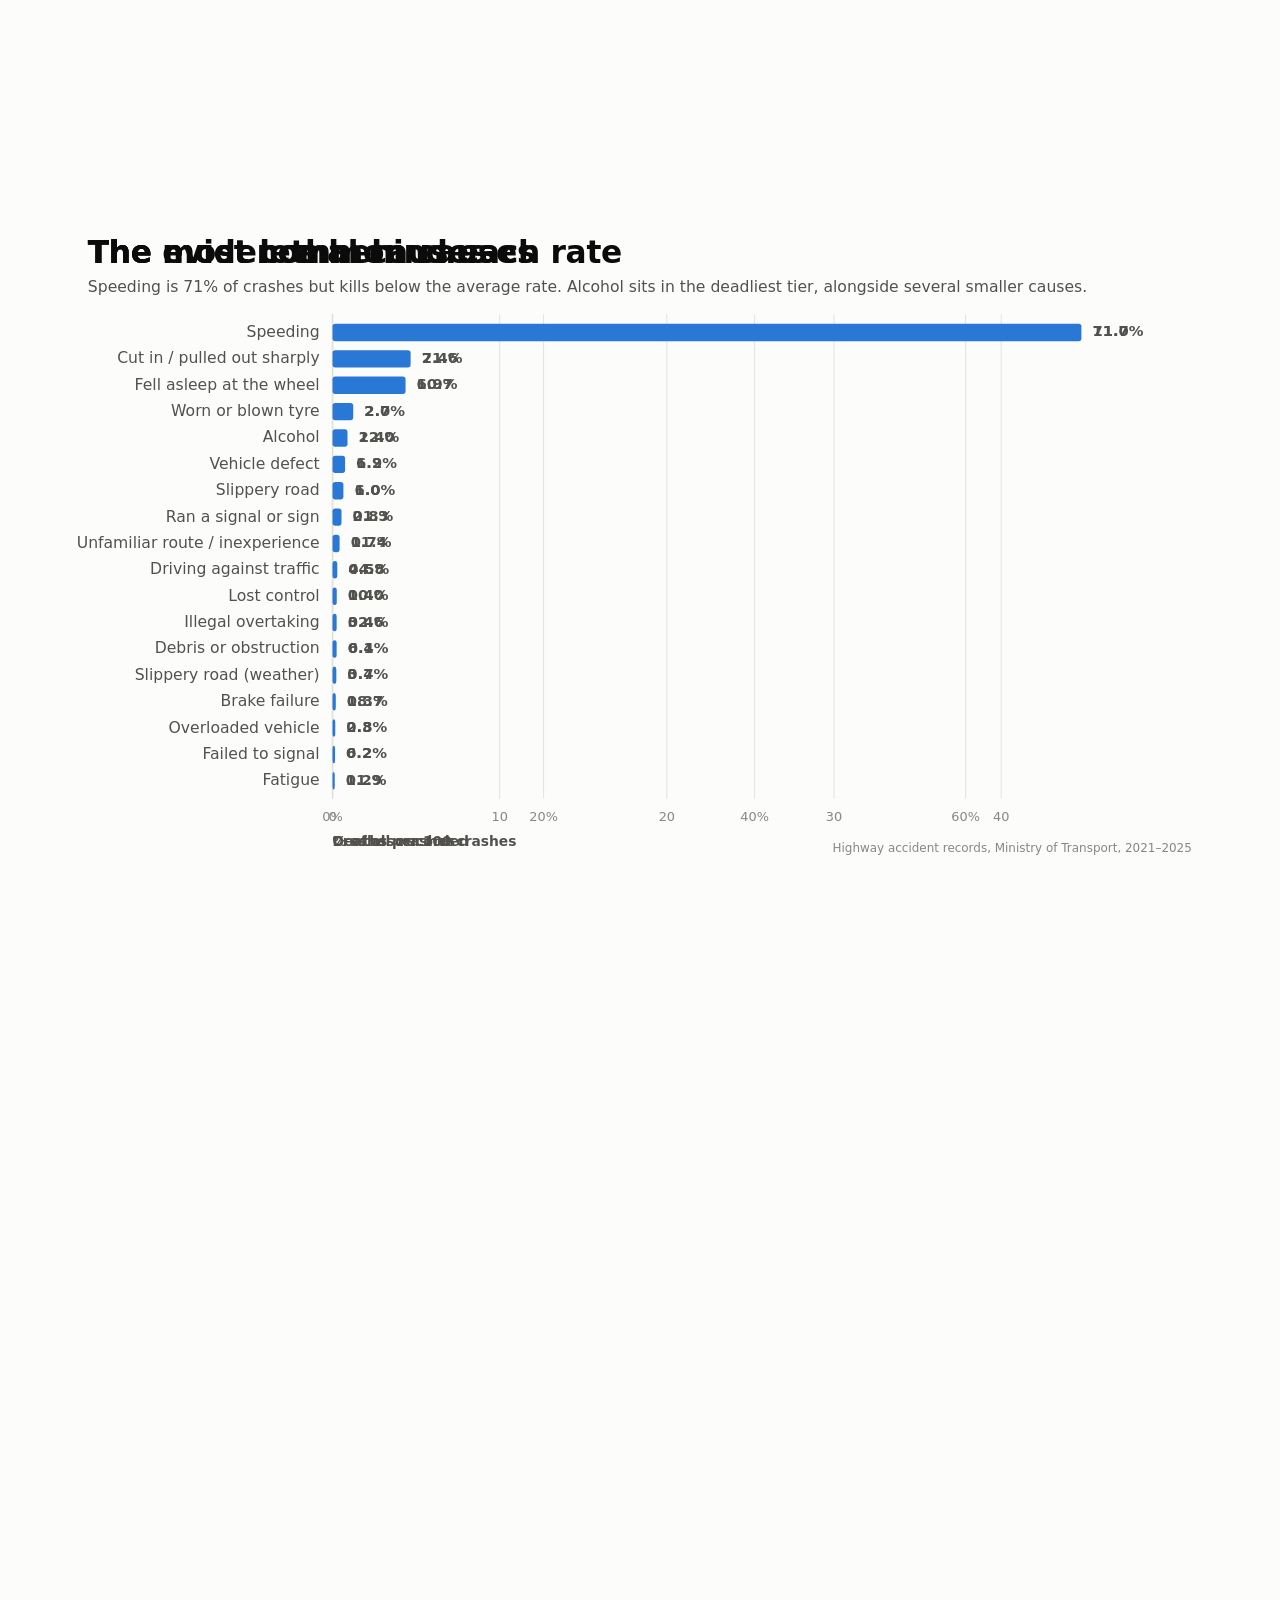
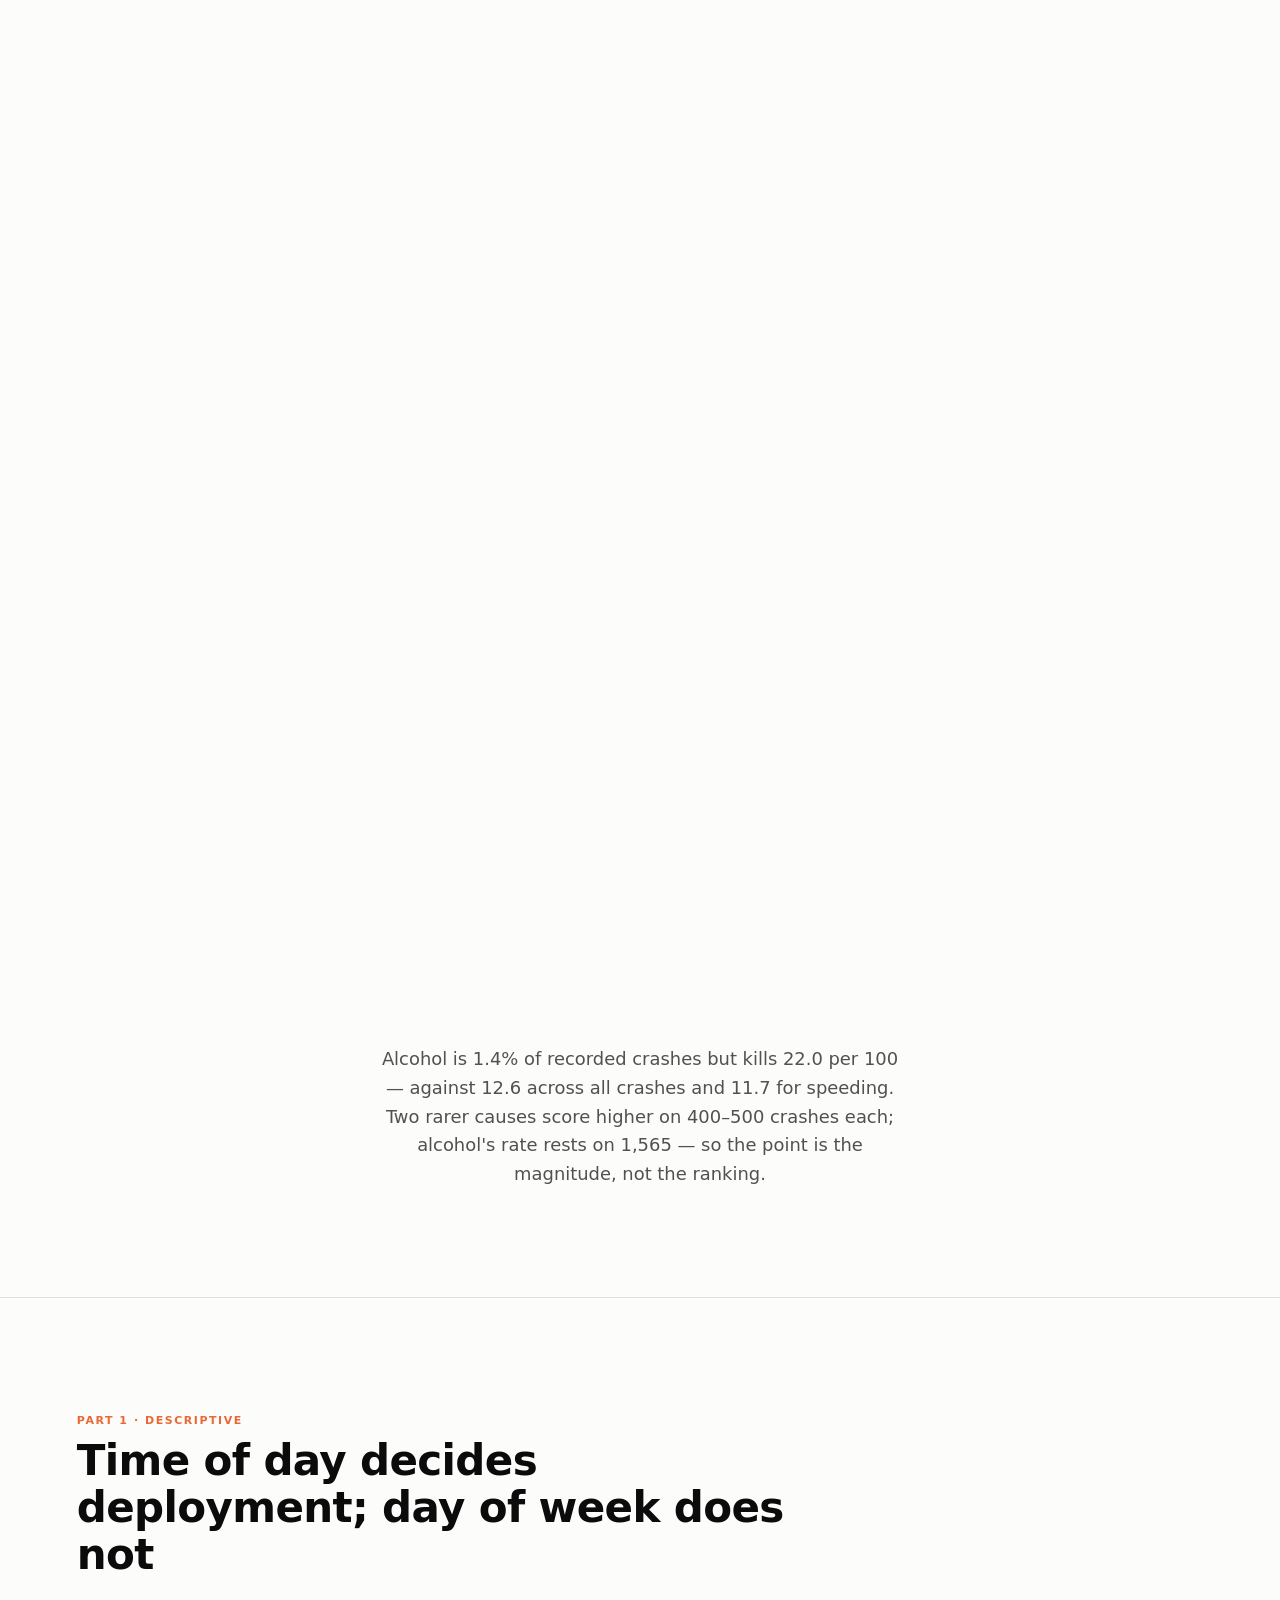
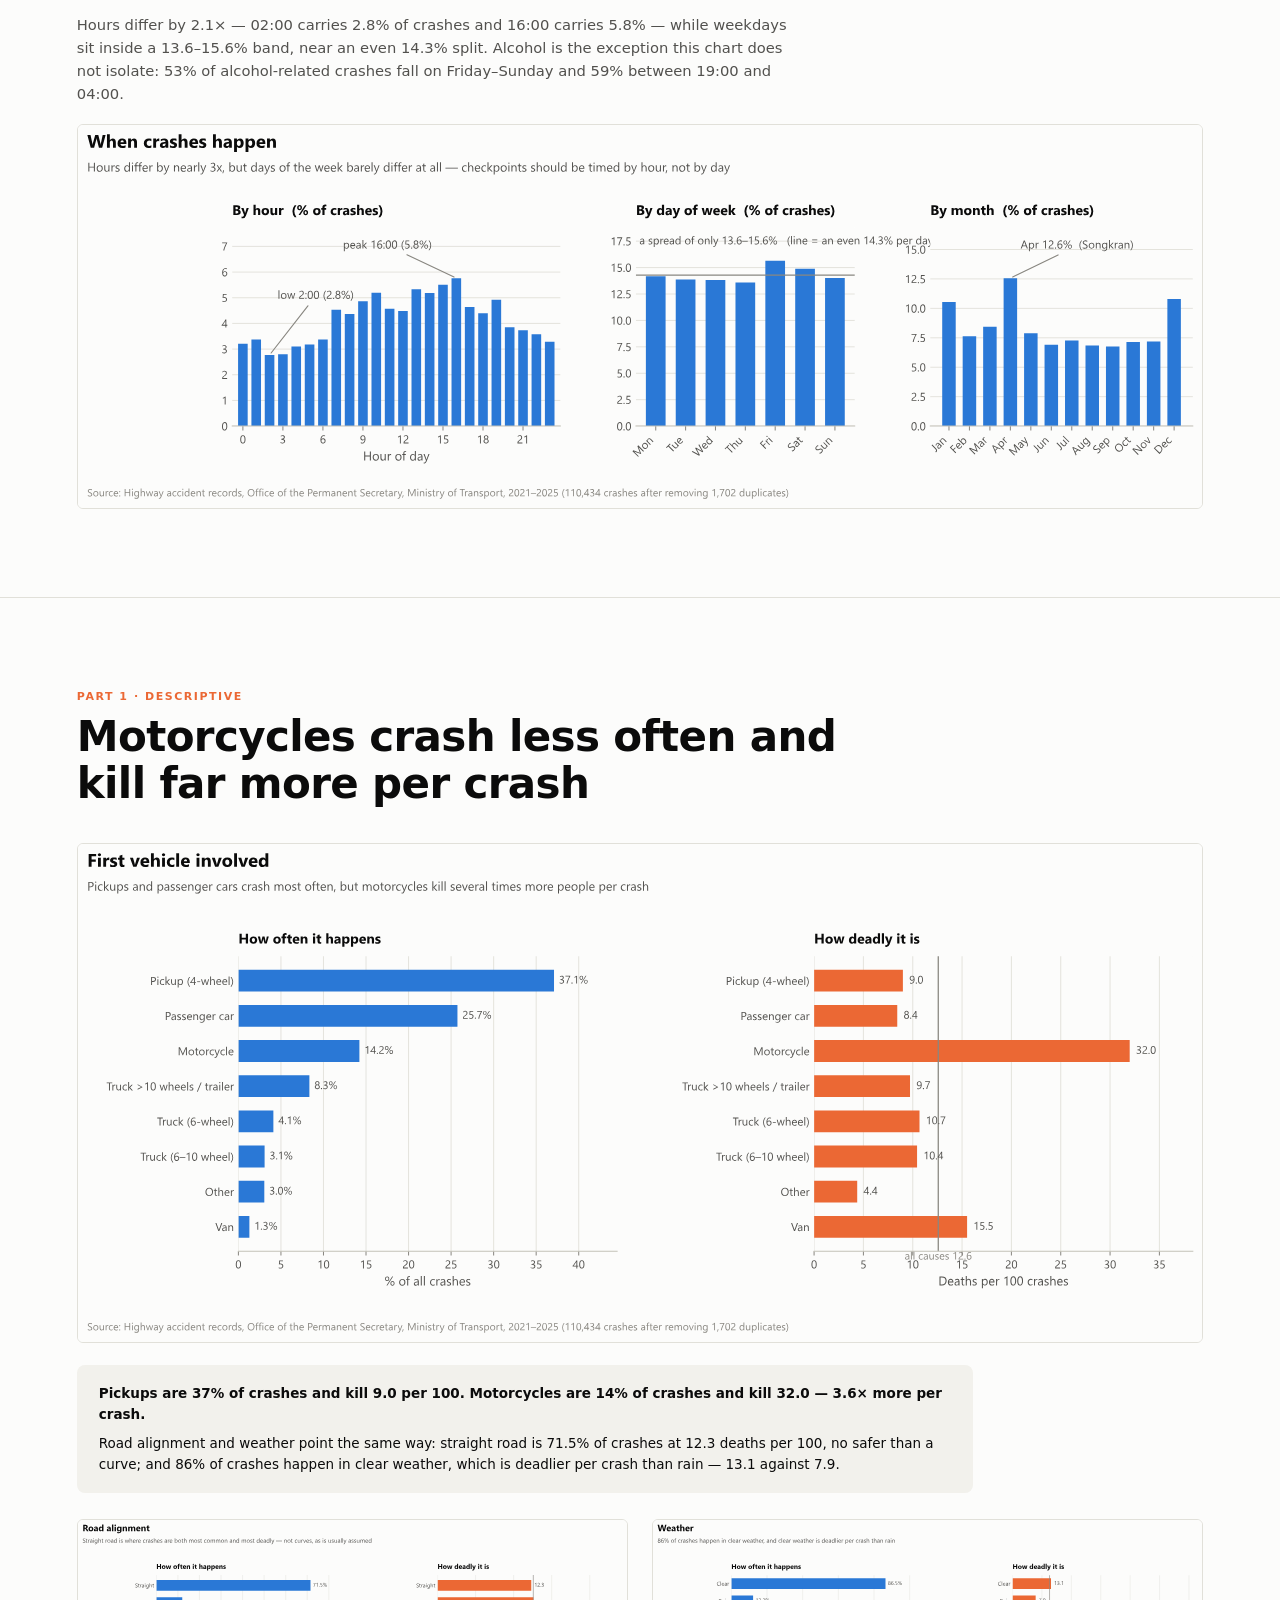
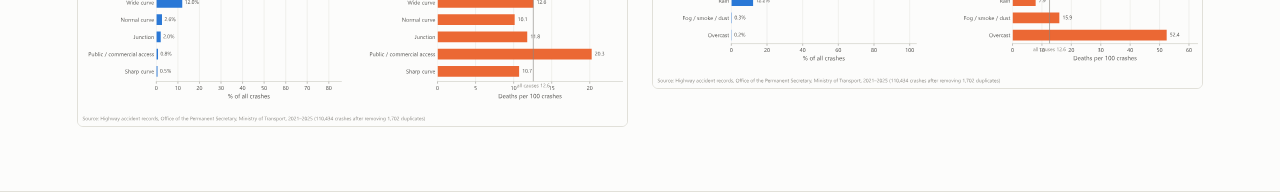
==== commit 5cdd1cc1: "Step act by act from where a presenter actually lands, and mark alcohol Two fixes to Slide 4.  The a" ====
--- a/tab1.html
+++ b/tab1.html
@@ -194,18 +194,25 @@
     // deliberate key press on one chart. Free scrolling remains the presenter's
     // own clock, and chart progress remains a pure function of scroll position,
     // because what the tween moves is the *scroll* — ticket 08's requirement.
-    var CHECKPOINTS = [0, ChartLayout.SLIDE04_ACT3_START, 1];
-
-    function pinEngaged() {
-      var r = section.getBoundingClientRect();
-      return r.top <= 0 && r.bottom >= window.innerHeight;
+    // Absolute scroll positions, not chart-progress fractions. transport.js
+    // lands a presenter at the top of the *outer* section, where the intro and
+    // lead-in fill the screen and the chart has not pinned yet — so a stepper
+    // keyed to the pinned region never engaged there and the first press
+    // skipped the whole chart. These anchors span the section end to end:
+    // the intro, then one per act.
+    var outer = section.closest(".section");
+
+    function anchors() {
+      var travel = section.offsetHeight - window.innerHeight;
+      var chartTop = section.getBoundingClientRect().top + window.scrollY;
+      return [
+        outer.getBoundingClientRect().top + window.scrollY,  // intro / lead-in
+        chartTop,                                            // act 1  most common
+        chartTop + ChartLayout.SLIDE04_ACT3_START * travel,  // act 2  most lethal
+        chartTop + travel,                                   // act 3  the evidence
+      ];
     }
-    function checkpointScrollY(frac) {
-      var r = section.getBoundingClientRect();
-      var travel = r.height - window.innerHeight;
-      var topAbs = window.scrollY + r.top;
-      return topAbs + frac * travel;
-    }
+
     function easeInOutQuad(t) { return t < 0.5 ? 2 * t * t : 1 - Math.pow(-2 * t + 2, 2) / 2; }
     function animateScrollTo(targetY, duration) {
       var startY = window.scrollY, delta = targetY - startY, t0 = null;
@@ -220,32 +227,29 @@
 
     addEventListener("keydown", function (e) {
       if (/^(INPUT|TEXTAREA)$/.test(e.target.tagName) || e.target.isContentEditable) return;
-      if (!pinEngaged()) return; // not on this chart — let transport.js handle it
       var down = ["ArrowDown", "PageDown"].indexOf(e.key) !== -1;
       var up = ["ArrowUp", "PageUp"].indexOf(e.key) !== -1;
       if (!down && !up) return;
 
-      var r = section.getBoundingClientRect();
-      var p = ChartLayout.progressFor(r.top, r.height, window.innerHeight);
-      // Tolerance wide enough to absorb scrollTo's clamping at the very top/
-      // bottom of the page (landing at p=0.9998 instead of exactly 1 there is
-      // normal), but far tighter than the 0.33 gap between checkpoints.
-      var EPS = 0.01;
+      // Generous in px because a browser's own scroll lands a pixel or two off
+      // a target, and because the page clamps at its very bottom — but far
+      // smaller than the gap between any two acts.
+      var TOL = 12;
+      var a = anchors();
+      var y = window.scrollY;
+      if (y < a[0] - TOL || y > a[a.length - 1] + TOL) return; // another slide owns this key
+
       var target = null;
       if (down) {
-        for (var i = 0; i < CHECKPOINTS.length; i++) {
-          if (CHECKPOINTS[i] > p + EPS) { target = CHECKPOINTS[i]; break; }
-        }
+        for (var i = 0; i < a.length; i++) if (a[i] > y + TOL) { target = a[i]; break; }
       } else {
-        for (var j = CHECKPOINTS.length - 1; j >= 0; j--) {
-          if (CHECKPOINTS[j] < p - EPS) { target = CHECKPOINTS[j]; break; }
-        }
+        for (var j = a.length - 1; j >= 0; j--) if (a[j] < y - TOL) { target = a[j]; break; }
       }
-      if (target === null) return; // already at the first/last scene — fall through
+      if (target === null) return; // at the first or last act — fall through to the next slide
 
       e.preventDefault();
       e.stopImmediatePropagation(); // pre-empt transport.js's own keydown handler
-      animateScrollTo(checkpointScrollY(target), 2000);
+      animateScrollTo(target, 2000);
     }, true); // capture phase — runs before transport.js's listener
   });
 </script>
--- a/assets/css/charts.css
+++ b/assets/css/charts.css
@@ -41,6 +41,15 @@
  * from. Muted and smaller, because the bar is the argument and this is context. */
 .chart .c-sublabel  { font-size: 14px; fill: var(--muted); text-anchor: end;
                       dominant-baseline: middle; }
+
+/* The enclosure round the cause the slide is actually arguing for. Alcohol
+ * finishes LAST of the three by death rate, so its position marks it out as
+ * the least interesting row when it is in fact the point — the box and the
+ * bold type are what say "this one". Stroke only, so no number is covered. */
+.chart .c-halo { fill: none; stroke: var(--severity); stroke-width: 2.5; }
+.chart .is-emphasis .c-rowlabel { fill: var(--ink); font-weight: 700; }
+.chart .is-emphasis .c-value    { fill: var(--ink); font-weight: 700; }
+.chart .is-emphasis .c-sublabel { fill: var(--ink-2); font-weight: 640; }
 .chart .c-value     { font-size: 16px; font-weight: 640; fill: var(--ink-2);
                       dominant-baseline: middle; }
 .chart .c-tick      { font-size: 14px; fill: var(--muted); text-anchor: middle; }
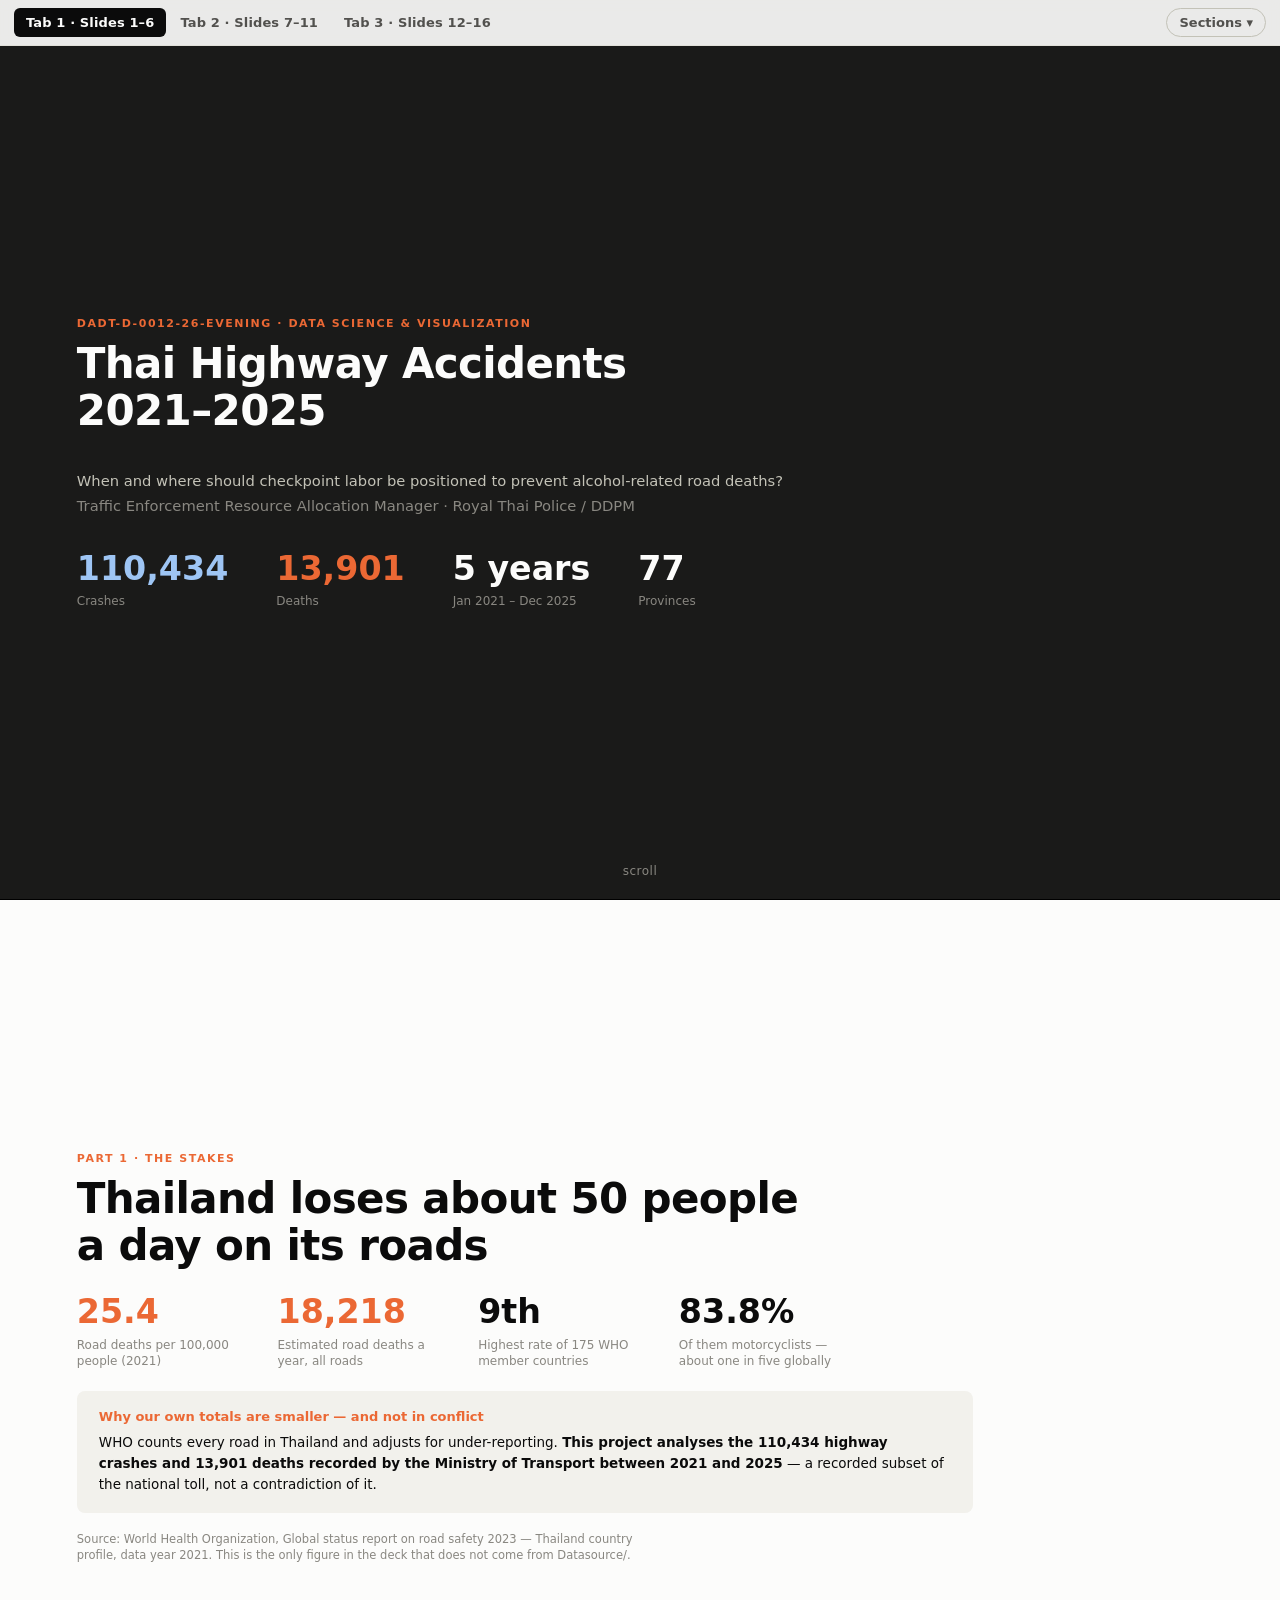
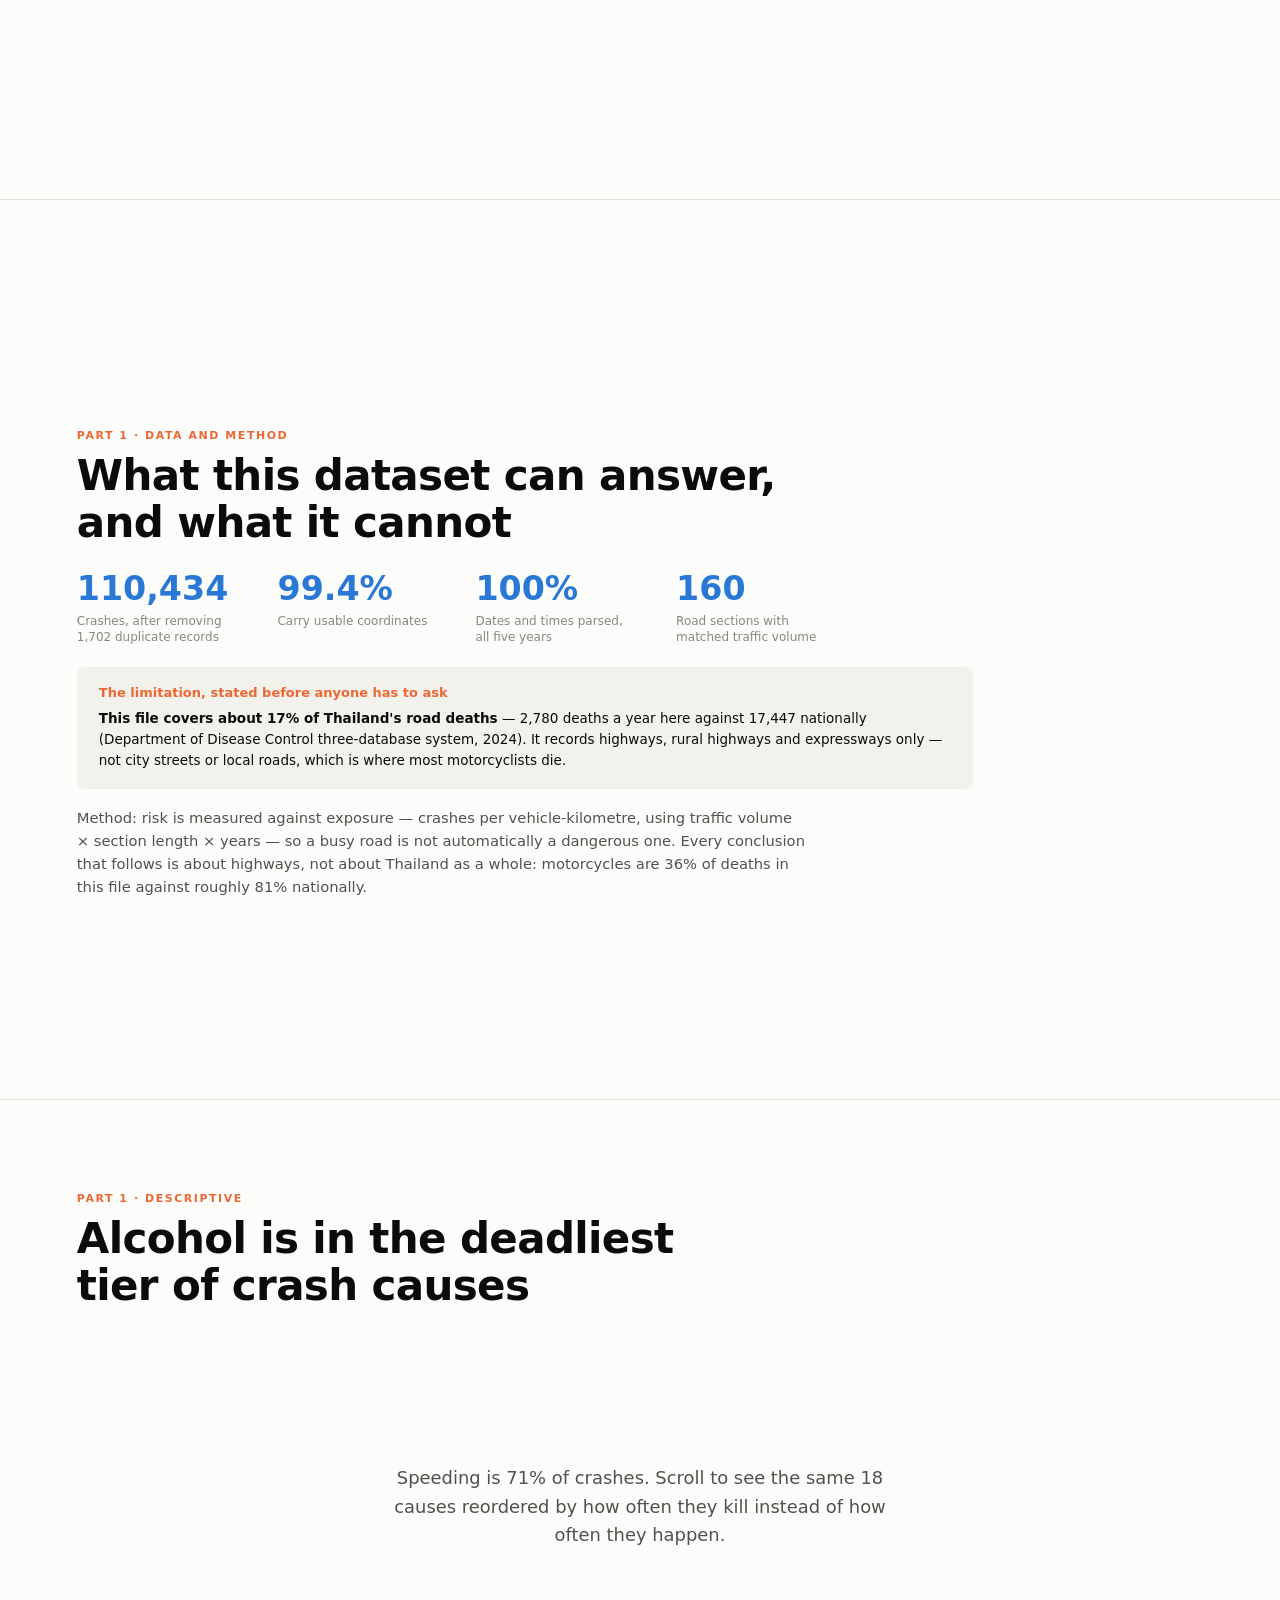
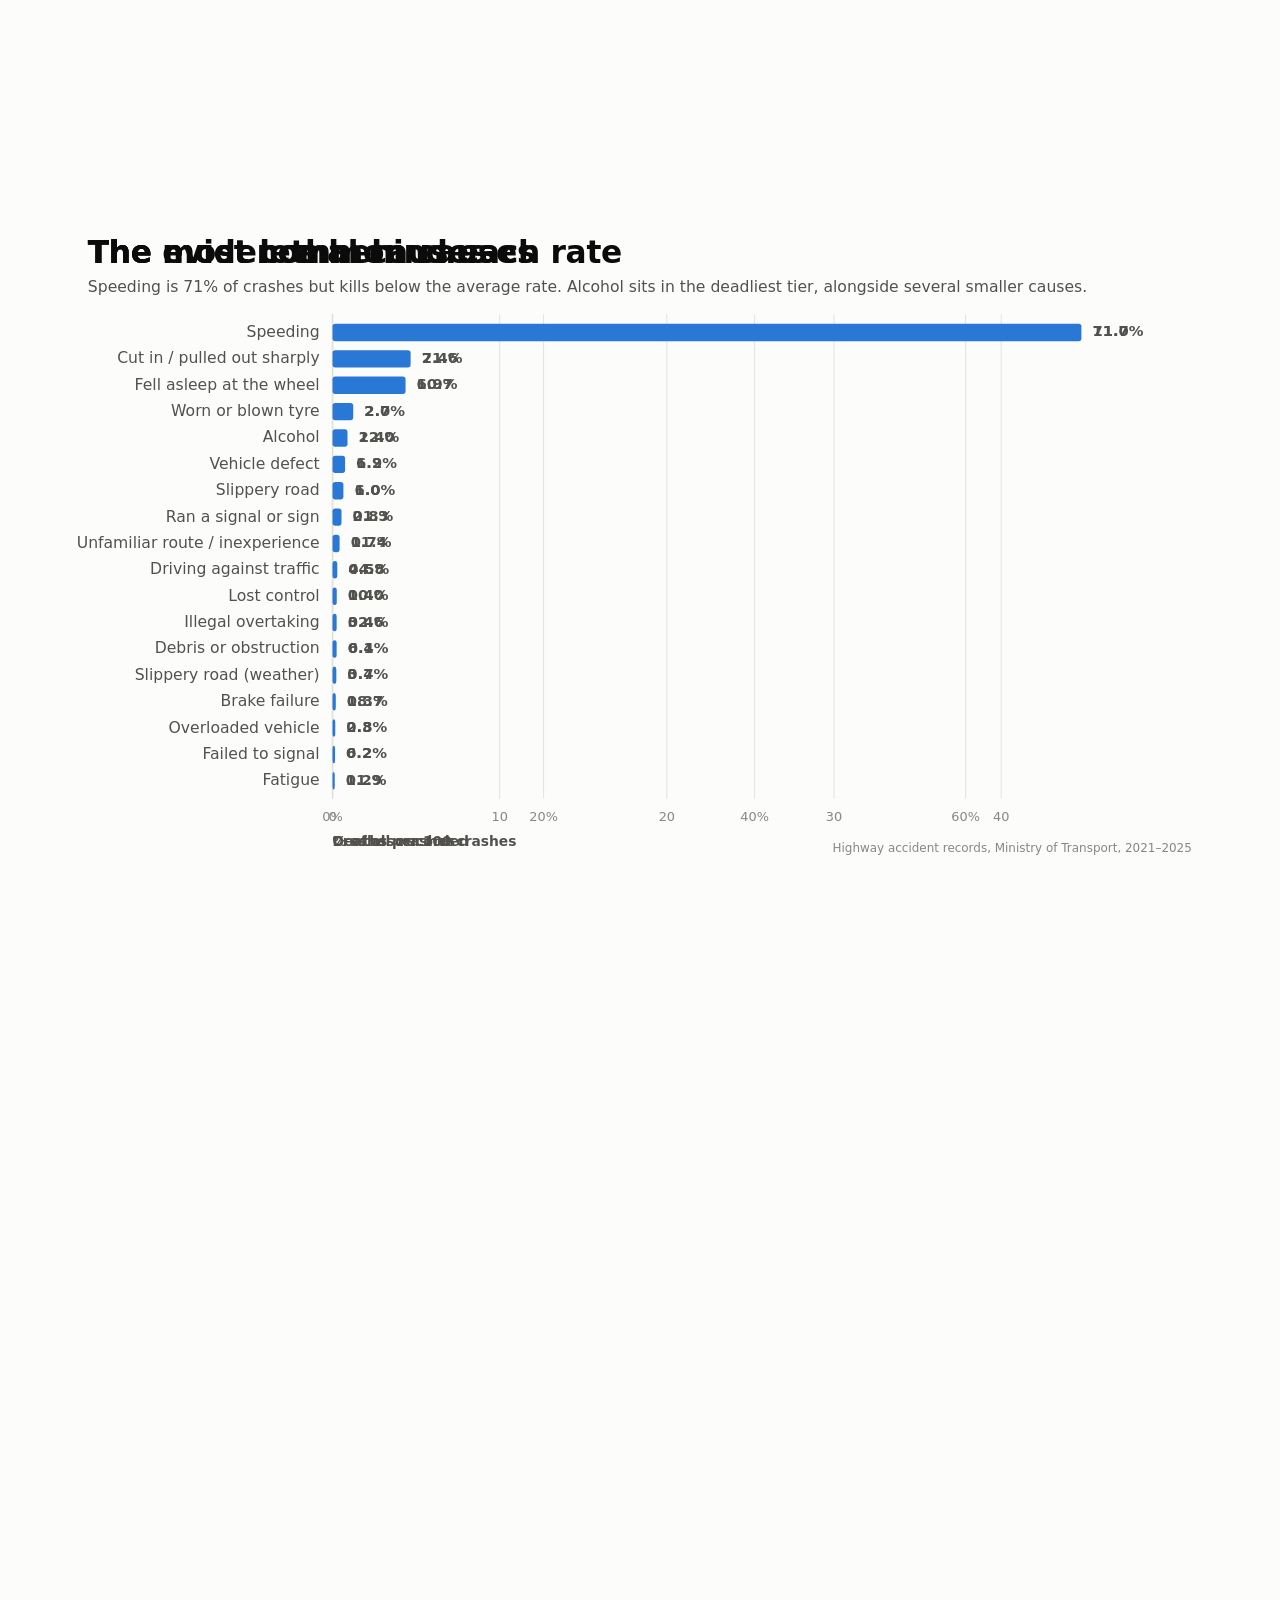
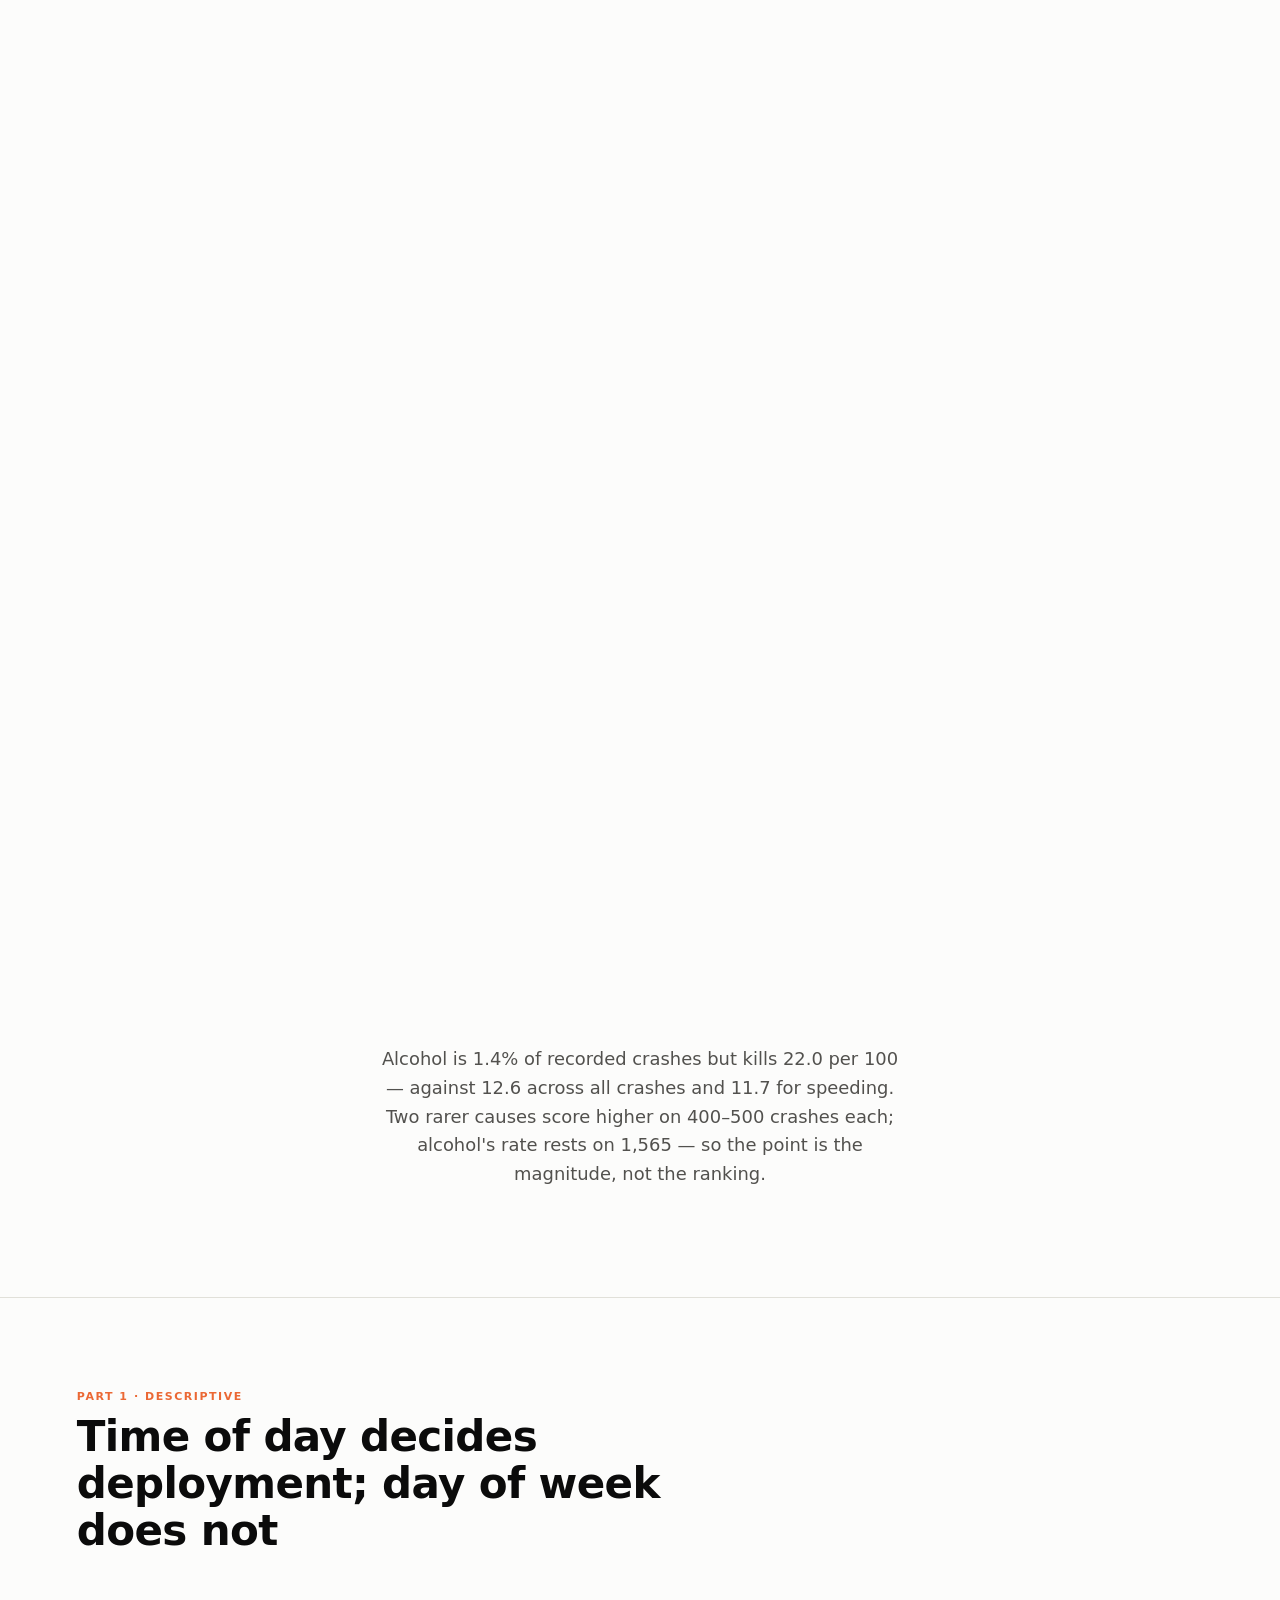
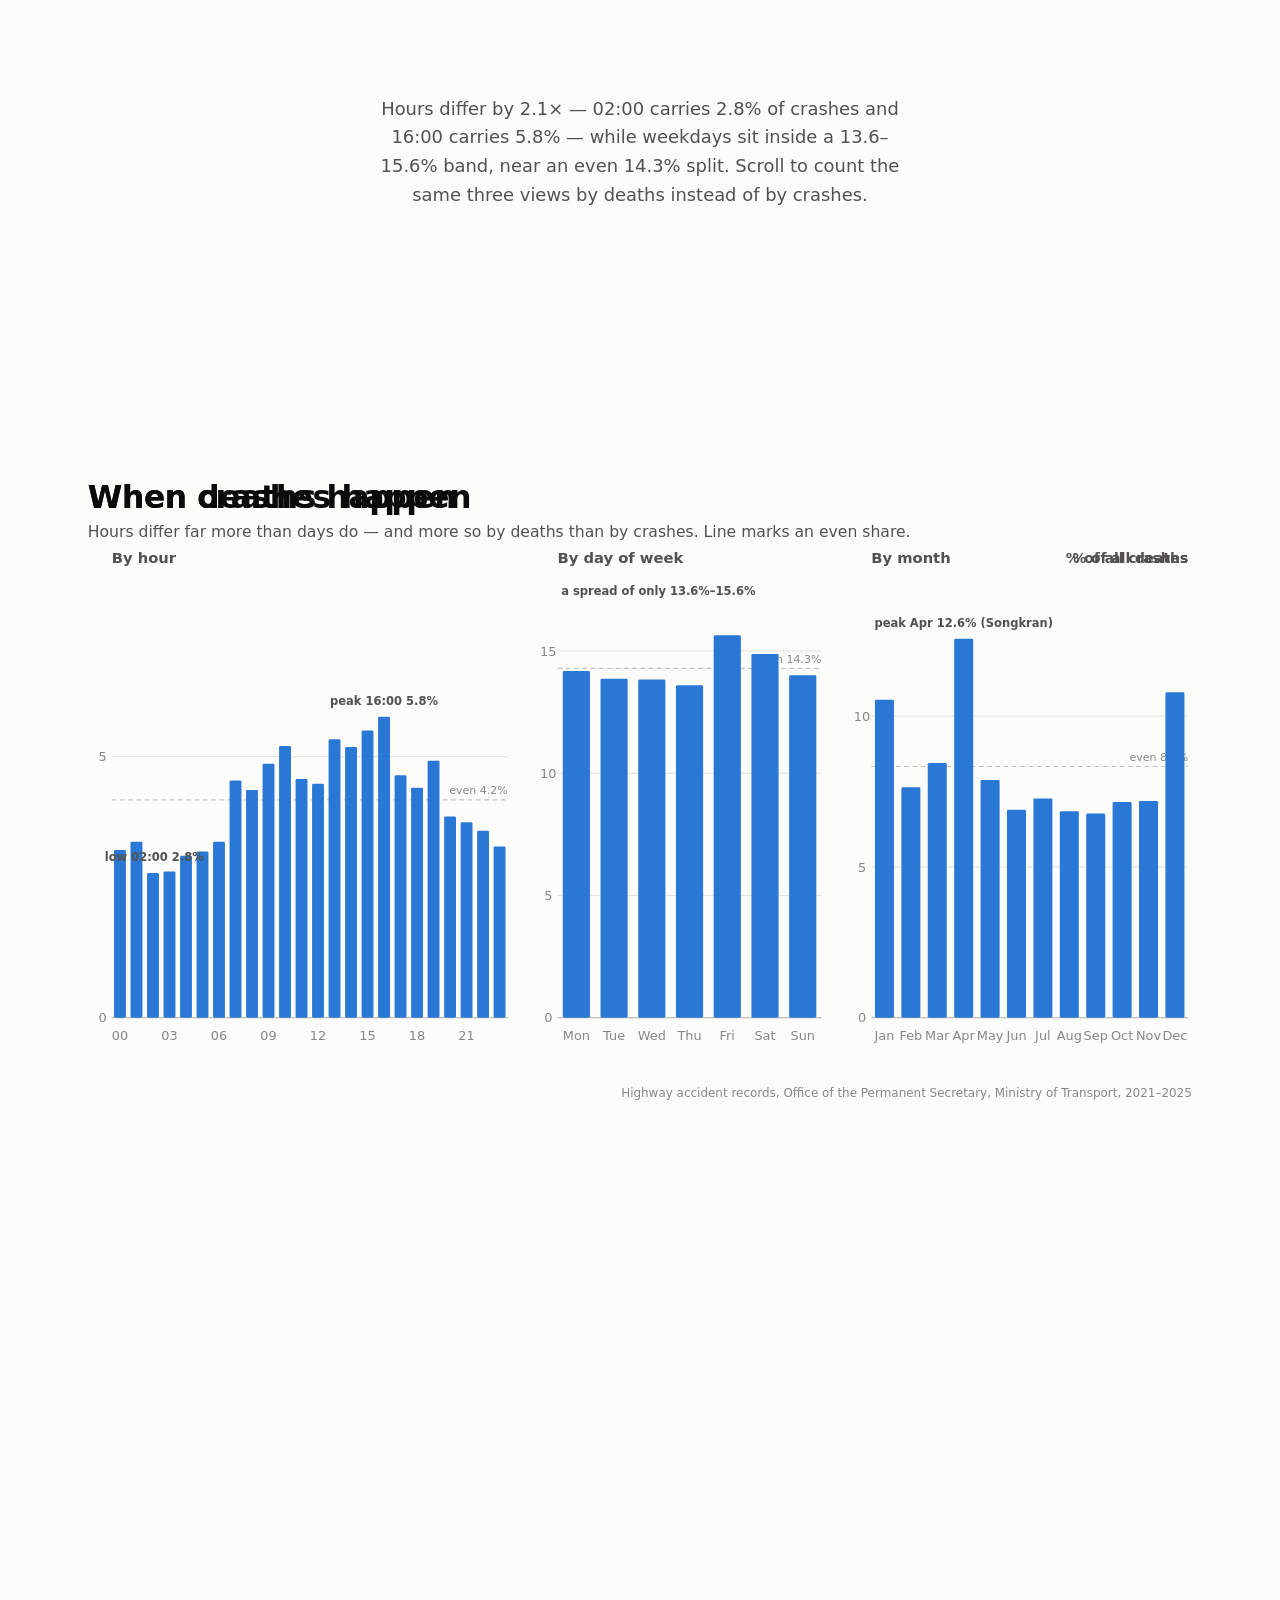
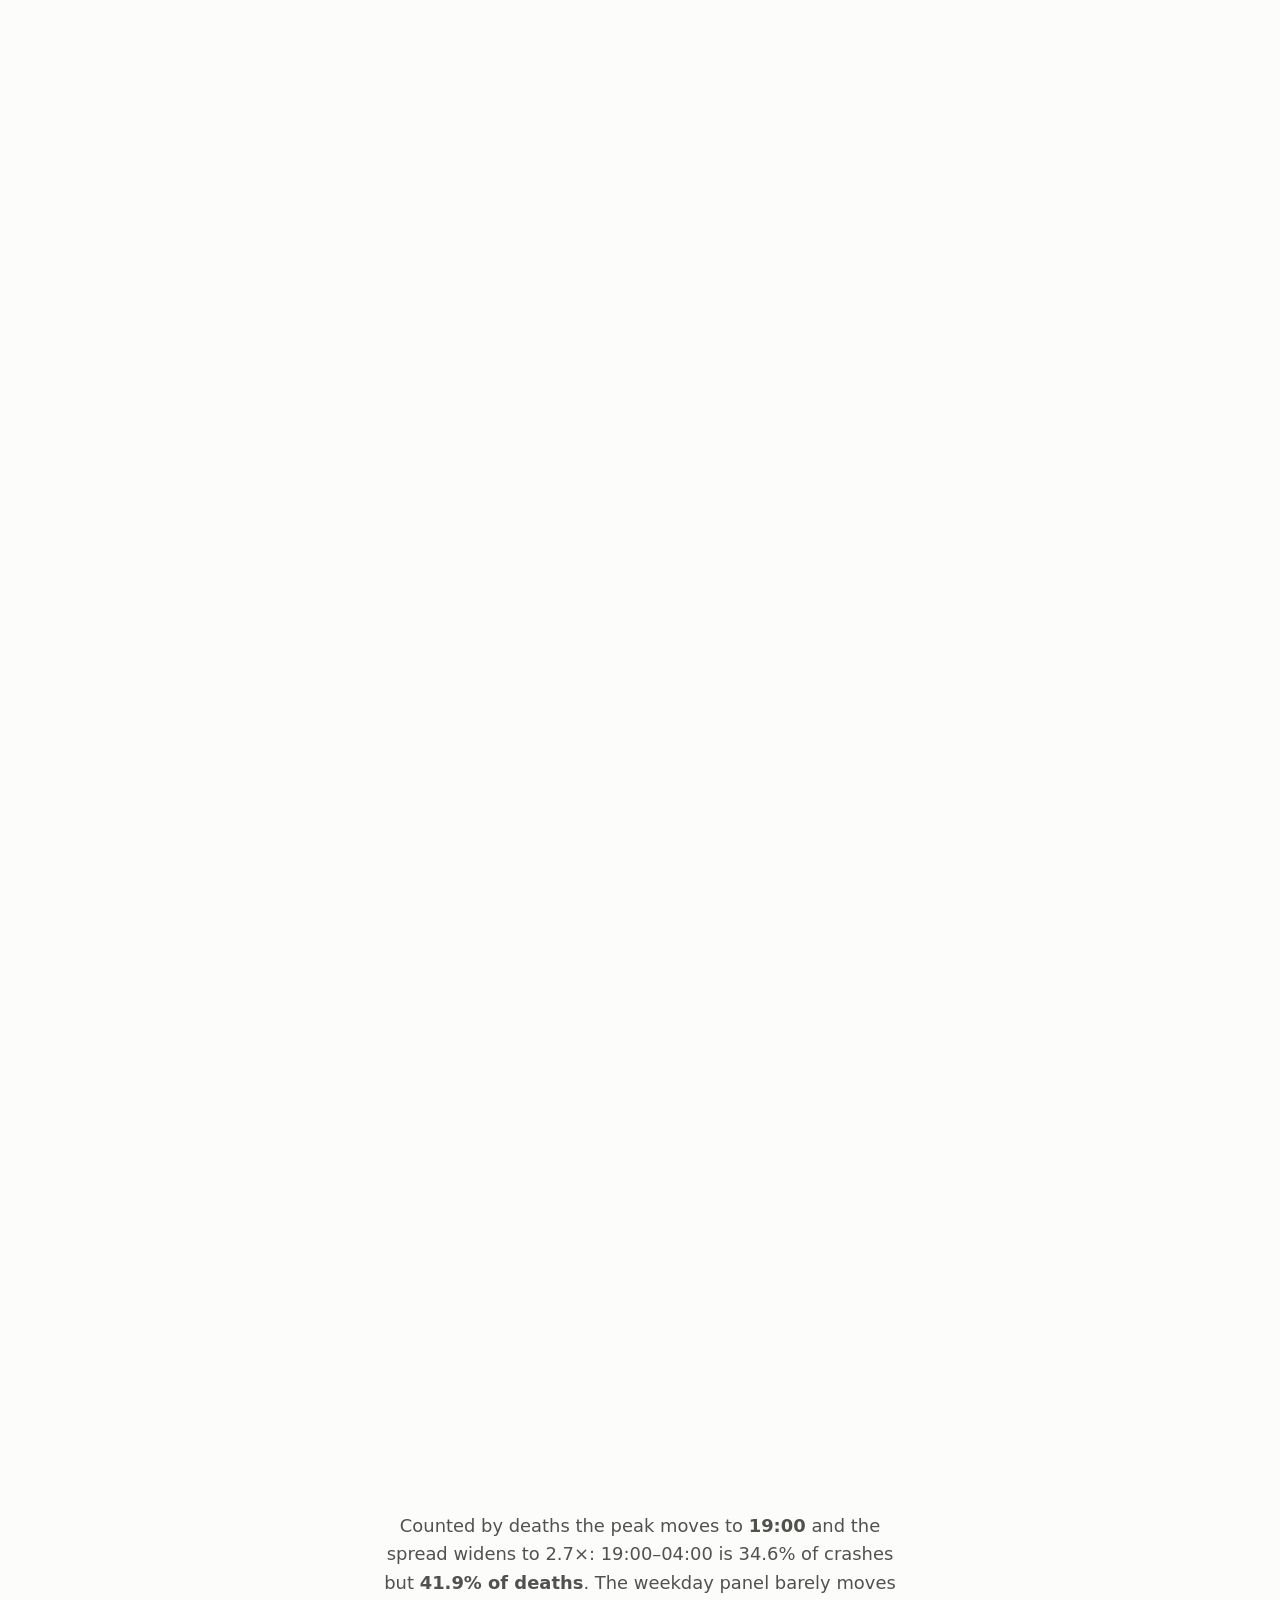
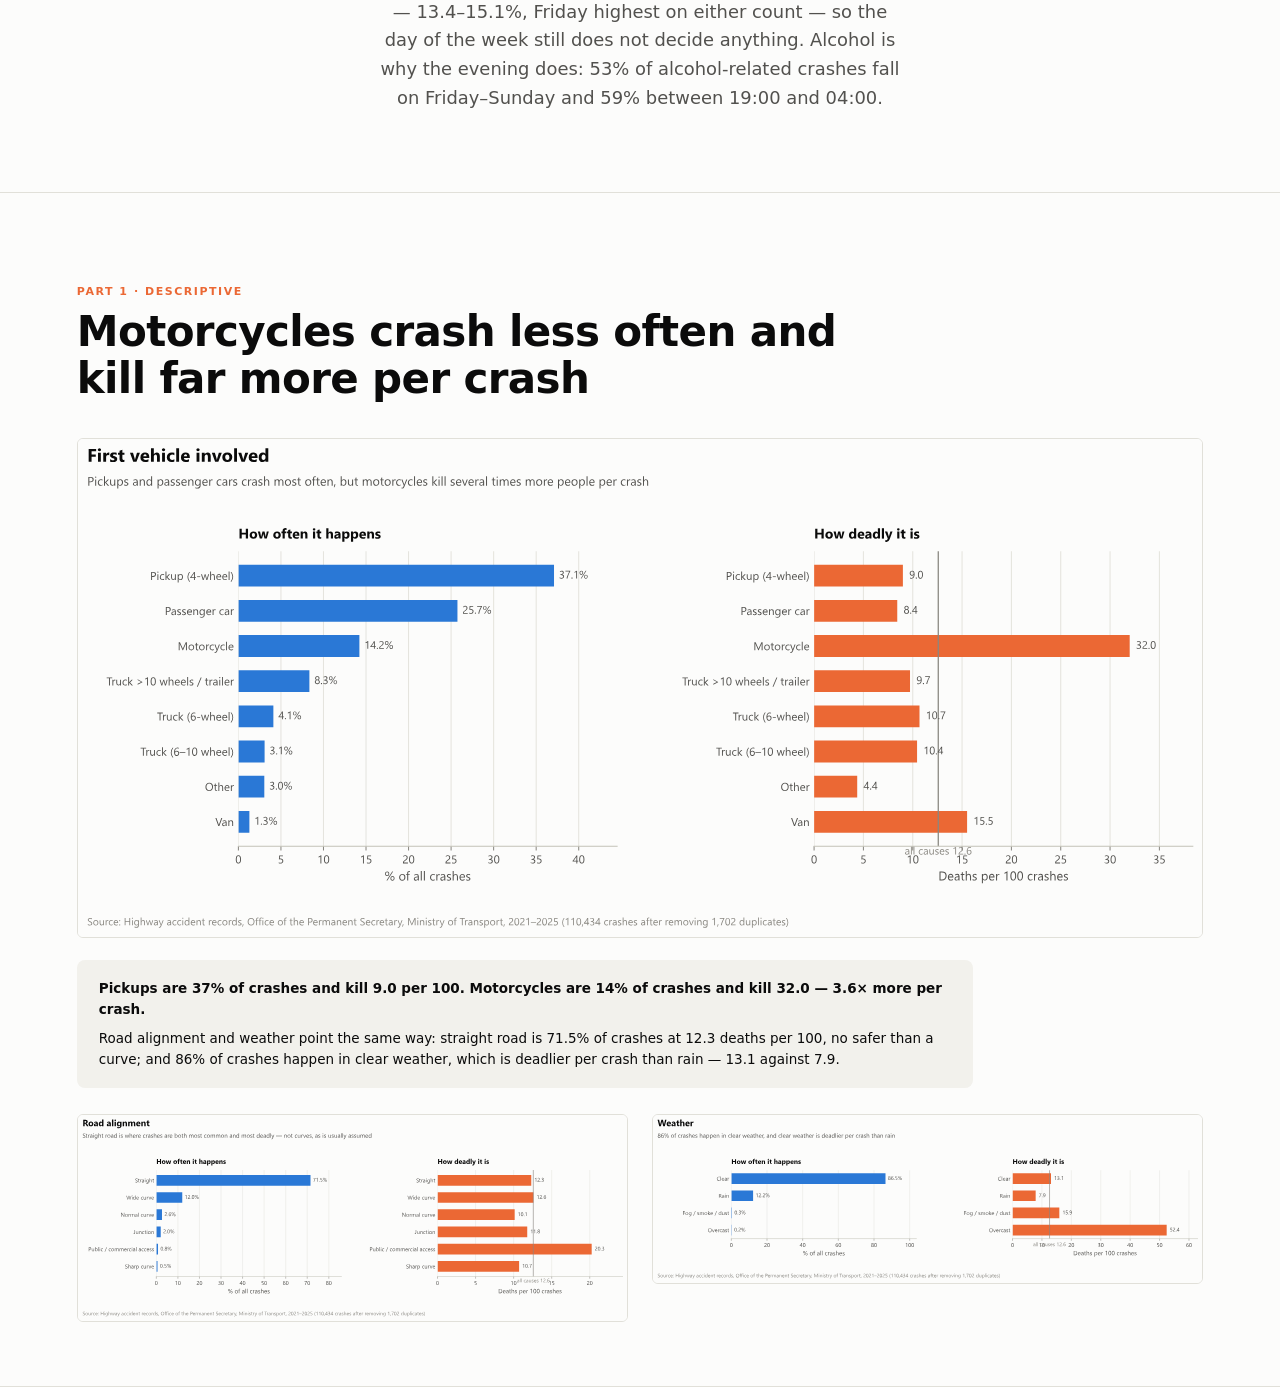
==== commit 49d30c7a: "Slide 5: live three-panel chart, crashes morphing to deaths fig01_when.svg becomes a scroll-driven c" ====
--- a/tab1.html
+++ b/tab1.html
@@ -125,15 +125,28 @@
   </div>
 </section>
 
-<!-- 5 — when -->
-<section class="section section-static" data-kicker="Part 1 &middot; Descriptive" data-title="Time of day decides deployment">
-  <p class="kicker">Part 1 &middot; Descriptive</p>
-  <h1>Time of day decides deployment; day of week does not</h1>
-  <p class="takeaway">Hours differ by 2.1&times; &mdash; 02:00 carries 2.8% of crashes and
-    16:00 carries 5.8% &mdash; while weekdays sit inside a 13.6&ndash;15.6% band, near an even
-    14.3% split. Alcohol is the exception this chart does not isolate: 53% of alcohol-related
-    crashes fall on Friday&ndash;Sunday and 59% between 19:00 and 04:00.</p>
-  <div class="figwrap"><img src="assets/figures/fig01_when.svg" alt="Crashes by hour of day and by day of week"></div>
+<!-- 5 — when (LIVE) -->
+<section class="section section-live" data-kicker="Part 1 &middot; Descriptive" data-title="Time of day decides deployment">
+  <div class="live-intro">
+    <p class="kicker">Part 1 &middot; Descriptive</p>
+    <h1>Time of day decides deployment; day of week does not</h1>
+  </div>
+  <div class="spacer">
+    <p>Hours differ by 2.1&times; &mdash; 02:00 carries 2.8% of crashes and 16:00 carries
+       5.8% &mdash; while weekdays sit inside a 13.6&ndash;15.6% band, near an even 14.3%
+       split. Scroll to count the same three views by deaths instead of by crashes.</p>
+  </div>
+  <div class="scroll-section" id="sec-s5">
+    <div class="pin"><div class="frame" id="mount-s5"></div></div>
+  </div>
+  <div class="spacer">
+    <p>Counted by deaths the peak moves to <b>19:00</b> and the spread widens to 2.7&times;:
+       19:00&ndash;04:00 is 34.6% of crashes but <b>41.9% of deaths</b>. The weekday panel
+       barely moves &mdash; 13.4&ndash;15.1%, Friday highest on either count &mdash; so the
+       day of the week still does not decide anything. Alcohol is why the evening does:
+       53% of alcohol-related crashes fall on Friday&ndash;Sunday and 59% between 19:00
+       and 04:00.</p>
+  </div>
 </section>
 
 <!-- 6 — conditions -->
@@ -161,97 +174,112 @@
 <script src="assets/js/layout.js"></script>
 <script src="assets/js/render.js"></script>
 <script>
-fetch("assets/data/charts/slide04_cause.json")
-  .then(function (r) { return r.json(); })
-  .then(function (data) {
-    // Three acts, one scalar. Every bit of act arithmetic — including where
-    // act 3 starts — lives in layout.js's slide04Story() and is covered by
+(function () {
+  "use strict";
+
+  var cue = document.getElementById("cue");
+  var live = [];   // one entry per pinned chart: { section, chart, anchors }
+
+  function easeInOutQuad(t) { return t < 0.5 ? 2 * t * t : 1 - Math.pow(-2 * t + 2, 2) / 2; }
+
+  function animateScrollTo(targetY, duration) {
+    var startY = window.scrollY, delta = targetY - startY, t0 = null;
+    function step(ts) {
+      if (t0 === null) t0 = ts;
+      var t = Math.min(1, (ts - t0) / duration);
+      window.scrollTo(0, startY + delta * easeInOutQuad(t));
+      if (t < 1) requestAnimationFrame(step);
+    }
+    requestAnimationFrame(step);
+  }
+
+  /* Arrow/PageDown steps act by act with a deliberate 2s ease, instead of
+   * transport.js's default (jump straight to the next .section, which would skip
+   * a chart's middle and final states entirely). At the first and last stop the
+   * key falls through and transport.js moves to the neighbouring slide.
+   *
+   * This is the one timed animation on the site, and it is scoped to a
+   * deliberate key press. Free scrolling remains the presenter's own clock, and
+   * chart progress remains a pure function of scroll position, because what the
+   * tween moves is the *scroll* — ticket 08's requirement.
+   *
+   * The "which stop" arithmetic is ChartLayout.nextStop(), checked in
+   * 12_qa_chart_layout.js. Only the listener and the tween live here. */
+  var TOL = 12;   // px — a smooth scroll lands a pixel or two off its target
+
+  addEventListener("keydown", function (e) {
+    if (/^(INPUT|TEXTAREA)$/.test(e.target.tagName) || e.target.isContentEditable) return;
+    var down = ["ArrowDown", "PageDown"].indexOf(e.key) !== -1;
+    var up = ["ArrowUp", "PageUp"].indexOf(e.key) !== -1;
+    if (!down && !up) return;
+
+    for (var i = 0; i < live.length; i++) {
+      var target = ChartLayout.nextStop(live[i].anchors(), window.scrollY,
+                                        down ? 1 : -1, TOL);
+      if (target === null) continue;   // not this chart's business
+      e.preventDefault();
+      e.stopImmediatePropagation();    // pre-empt transport.js's own handler
+      animateScrollTo(target, 2000);
+      return;
+    }
+  }, true);   // capture phase — runs before transport.js's listener
+
+  /* Absolute scroll positions, not chart-progress fractions. transport.js lands
+   * a presenter at the top of the *outer* section, where the intro and lead-in
+   * fill the screen and the chart has not pinned yet — so a stepper keyed to the
+   * pinned region never engaged there and the first press skipped the whole
+   * chart. These anchors span the section end to end: the intro, then one per
+   * act. `fractions` are where each act sits within the pinned travel. */
+  function anchorsFor(section, fractions) {
+    return function () {
+      var travel = section.offsetHeight - window.innerHeight;
+      var chartTop = section.getBoundingClientRect().top + window.scrollY;
+      var outerTop = section.closest(".section").getBoundingClientRect().top + window.scrollY;
+      return [outerTop].concat(fractions.map(function (f) { return chartTop + f * travel; }));
+    };
+  }
+
+  function tick() {
+    var anyMid = false;
+    live.forEach(function (item) {
+      var r = item.section.getBoundingClientRect();
+      var p = ChartLayout.progressFor(r.top, r.height, window.innerHeight);
+      item.chart.update(p);
+      if (r.top < window.innerHeight && r.bottom > 0 && p > 0.02 && p < 0.98) anyMid = true;
+    });
+    cue.style.opacity = anyMid ? 0 : 1;
+  }
+
+  Promise.all([
+    fetch("assets/data/charts/slide04_cause.json").then(function (r) { return r.json(); }),
+    fetch("assets/data/charts/slide05_when.json").then(function (r) { return r.json(); }),
+  ]).then(function (loaded) {
+    var cause = loaded[0], when = loaded[1];
+
+    // Three acts, one scalar. Every bit of act arithmetic — including where act 3
+    // starts — lives in layout.js's slide04Story() and is covered by
     // 12_qa_chart_layout.js. Nothing in this page knows what an act is.
-    var chart = ChartRender.slide04Story(document.getElementById("mount-s4"), data);
-    var section = document.getElementById("sec-s4");
-    var cue = document.getElementById("cue");
-
-    function tick() {
-      var r = section.getBoundingClientRect();
-      var p = ChartLayout.progressFor(r.top, r.height, window.innerHeight);
-      chart.update(p);
-      var inChart = r.top < window.innerHeight && r.bottom > 0;
-      cue.style.opacity = inChart && p > 0.02 && p < 0.98 ? 0 : 1;
-    }
+    var s4 = document.getElementById("sec-s4");
+    live.push({
+      section: s4,
+      chart: ChartRender.slide04Story(document.getElementById("mount-s4"), cause),
+      anchors: anchorsFor(s4, [0, ChartLayout.SLIDE04_ACT3_START, 1]),
+    });
+
+    // Two acts: share of crashes, then share of deaths.
+    var s5 = document.getElementById("sec-s5");
+    live.push({
+      section: s5,
+      chart: ChartRender.slide05(document.getElementById("mount-s5"), when),
+      anchors: anchorsFor(s5, [0, 1]),
+    });
 
     addEventListener("scroll", tick, { passive: true });
     addEventListener("resize", tick);
     tick();
-    window.__chart = chart;
-
-    // Arrow/PageDown steps act by act with a deliberate 2s ease, instead of
-    // transport.js's default (jump straight to the next .section, which would
-    // skip this chart's middle and final states entirely). Only engaged while
-    // the pin is stuck to the viewport; at the first and last act the key falls
-    // through and transport.js moves to the neighbouring slide as normal.
-    //
-    // This is the one timed animation on the site, and it is scoped to a
-    // deliberate key press on one chart. Free scrolling remains the presenter's
-    // own clock, and chart progress remains a pure function of scroll position,
-    // because what the tween moves is the *scroll* — ticket 08's requirement.
-    // Absolute scroll positions, not chart-progress fractions. transport.js
-    // lands a presenter at the top of the *outer* section, where the intro and
-    // lead-in fill the screen and the chart has not pinned yet — so a stepper
-    // keyed to the pinned region never engaged there and the first press
-    // skipped the whole chart. These anchors span the section end to end:
-    // the intro, then one per act.
-    var outer = section.closest(".section");
-
-    function anchors() {
-      var travel = section.offsetHeight - window.innerHeight;
-      var chartTop = section.getBoundingClientRect().top + window.scrollY;
-      return [
-        outer.getBoundingClientRect().top + window.scrollY,  // intro / lead-in
-        chartTop,                                            // act 1  most common
-        chartTop + ChartLayout.SLIDE04_ACT3_START * travel,  // act 2  most lethal
-        chartTop + travel,                                   // act 3  the evidence
-      ];
-    }
-
-    function easeInOutQuad(t) { return t < 0.5 ? 2 * t * t : 1 - Math.pow(-2 * t + 2, 2) / 2; }
-    function animateScrollTo(targetY, duration) {
-      var startY = window.scrollY, delta = targetY - startY, t0 = null;
-      function step(ts) {
-        if (t0 === null) t0 = ts;
-        var t = Math.min(1, (ts - t0) / duration);
-        window.scrollTo(0, startY + delta * easeInOutQuad(t));
-        if (t < 1) requestAnimationFrame(step);
-      }
-      requestAnimationFrame(step);
-    }
-
-    addEventListener("keydown", function (e) {
-      if (/^(INPUT|TEXTAREA)$/.test(e.target.tagName) || e.target.isContentEditable) return;
-      var down = ["ArrowDown", "PageDown"].indexOf(e.key) !== -1;
-      var up = ["ArrowUp", "PageUp"].indexOf(e.key) !== -1;
-      if (!down && !up) return;
-
-      // Generous in px because a browser's own scroll lands a pixel or two off
-      // a target, and because the page clamps at its very bottom — but far
-      // smaller than the gap between any two acts.
-      var TOL = 12;
-      var a = anchors();
-      var y = window.scrollY;
-      if (y < a[0] - TOL || y > a[a.length - 1] + TOL) return; // another slide owns this key
-
-      var target = null;
-      if (down) {
-        for (var i = 0; i < a.length; i++) if (a[i] > y + TOL) { target = a[i]; break; }
-      } else {
-        for (var j = a.length - 1; j >= 0; j--) if (a[j] < y - TOL) { target = a[j]; break; }
-      }
-      if (target === null) return; // at the first or last act — fall through to the next slide
-
-      e.preventDefault();
-      e.stopImmediatePropagation(); // pre-empt transport.js's own keydown handler
-      animateScrollTo(target, 2000);
-    }, true); // capture phase — runs before transport.js's listener
+    window.__charts = live;
   });
+})();
 </script>
 <script src="assets/js/transport.js"></script>
 </body>
--- a/assets/css/charts.css
+++ b/assets/css/charts.css
@@ -57,6 +57,17 @@
 .chart .c-gridline  { stroke: var(--grid); stroke-width: 1; }
 .chart .c-baseline  { stroke: var(--axis); stroke-width: 1.4; }
 
+/* Slide 5's three panels. The even-split line is the anchor a fixed axis needs:
+ * 100/n is true of crashes, of deaths, and of every point between, so it is the
+ * only mark that never fades. Dashed and muted so it reads as a rule rather
+ * than as data. */
+.chart .c-paneltitle { font-size: 16px; font-weight: 640; fill: var(--ink-2); }
+.chart .c-evenline   { stroke: var(--axis); stroke-width: 1.2; stroke-dasharray: 5 4; }
+.chart .c-evenlabel  { font-size: 12px; fill: var(--muted); text-anchor: end; }
+.chart .c-note       { font-size: 12.5px; font-weight: 640; fill: var(--ink-2);
+                       text-anchor: middle; }
+.chart .c-note.is-start { text-anchor: start; }
+
 .chart .c-point   { opacity: 0.72; }
 .chart .c-trendline { stroke-linecap: round; }
 .chart .c-line    { }
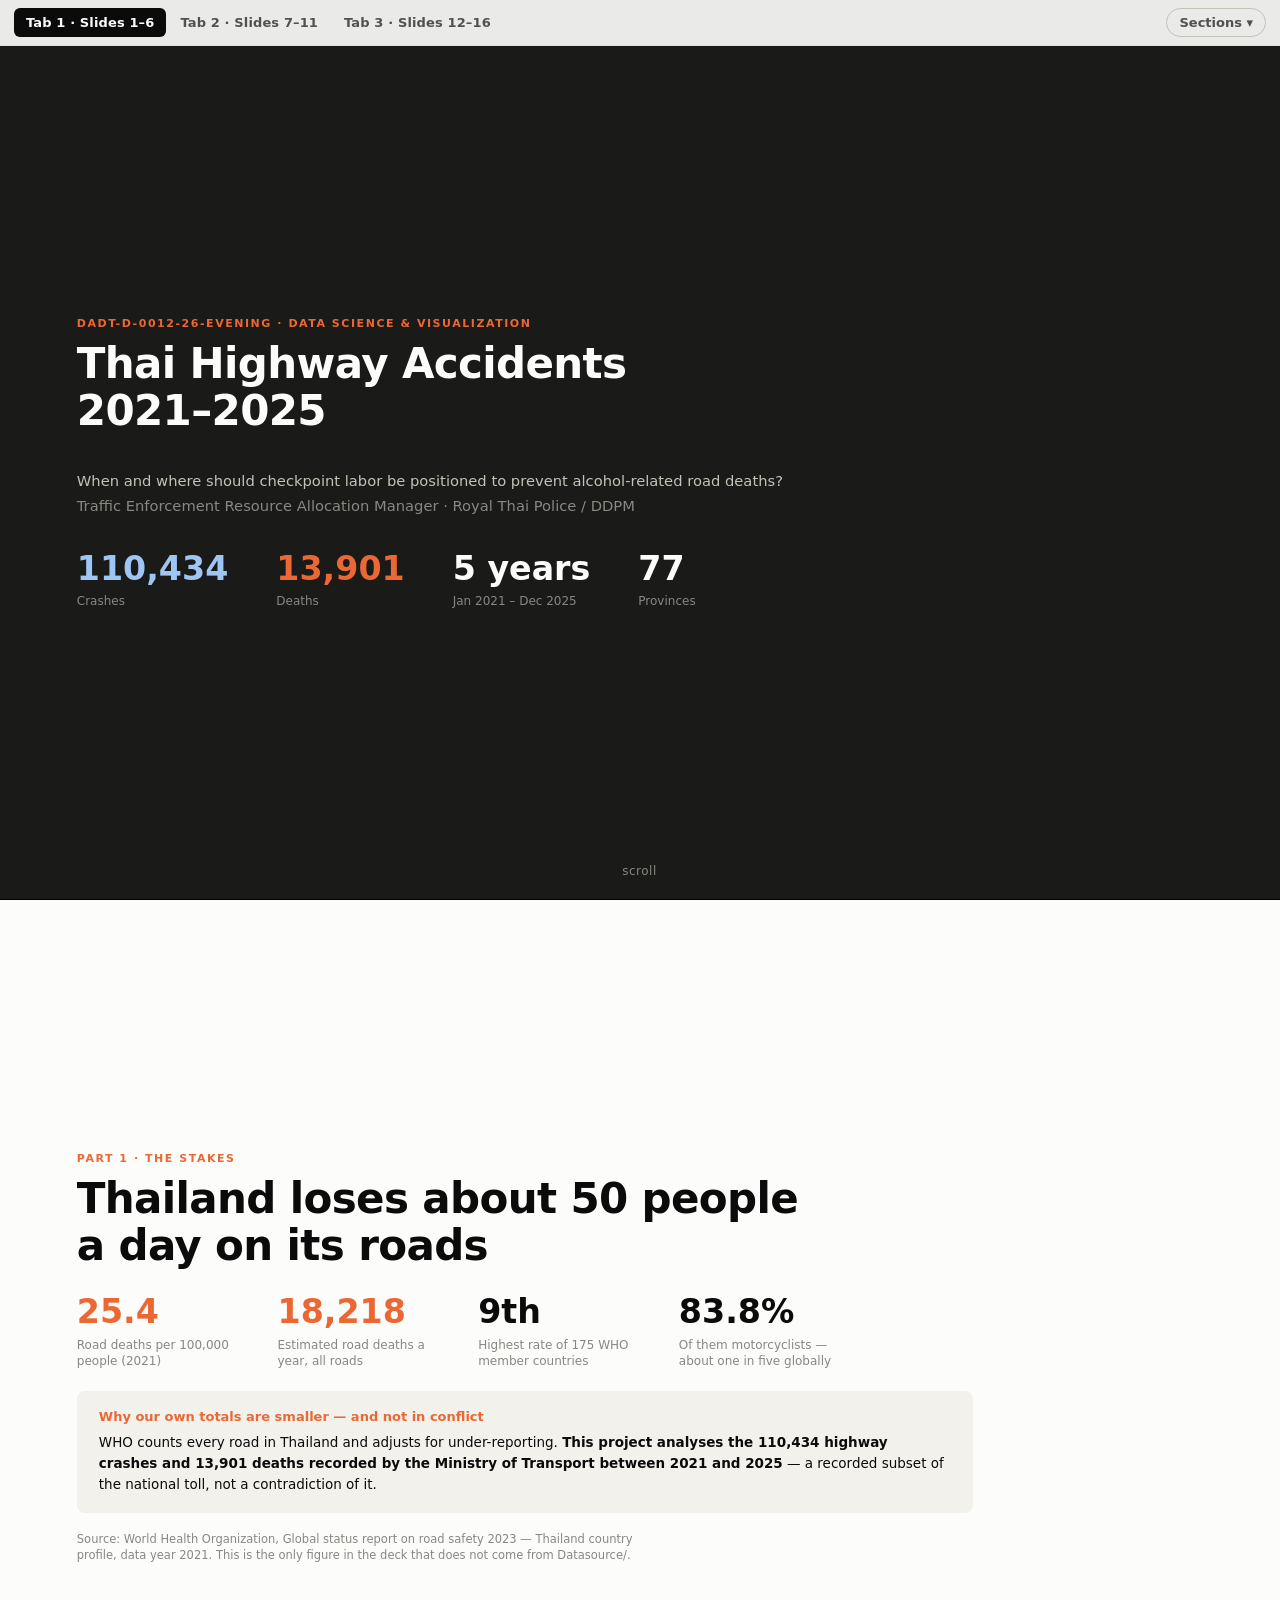
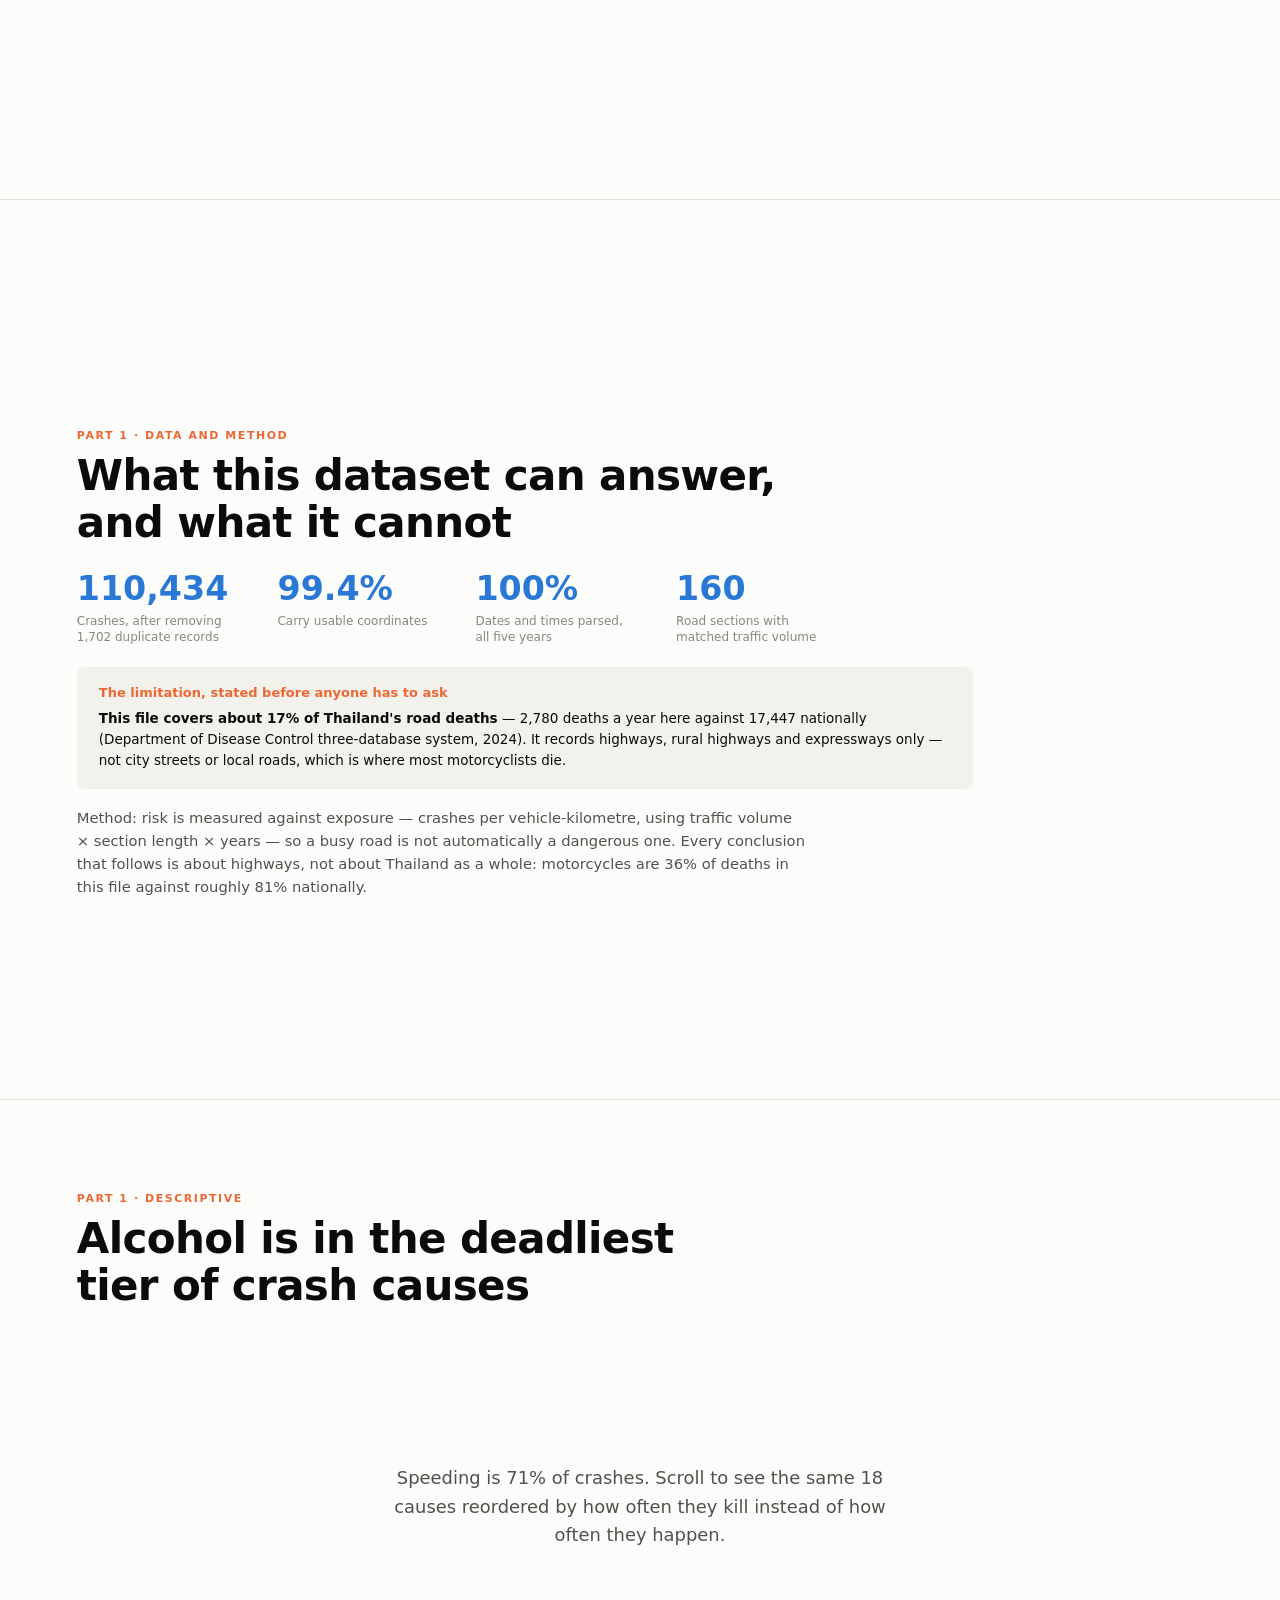
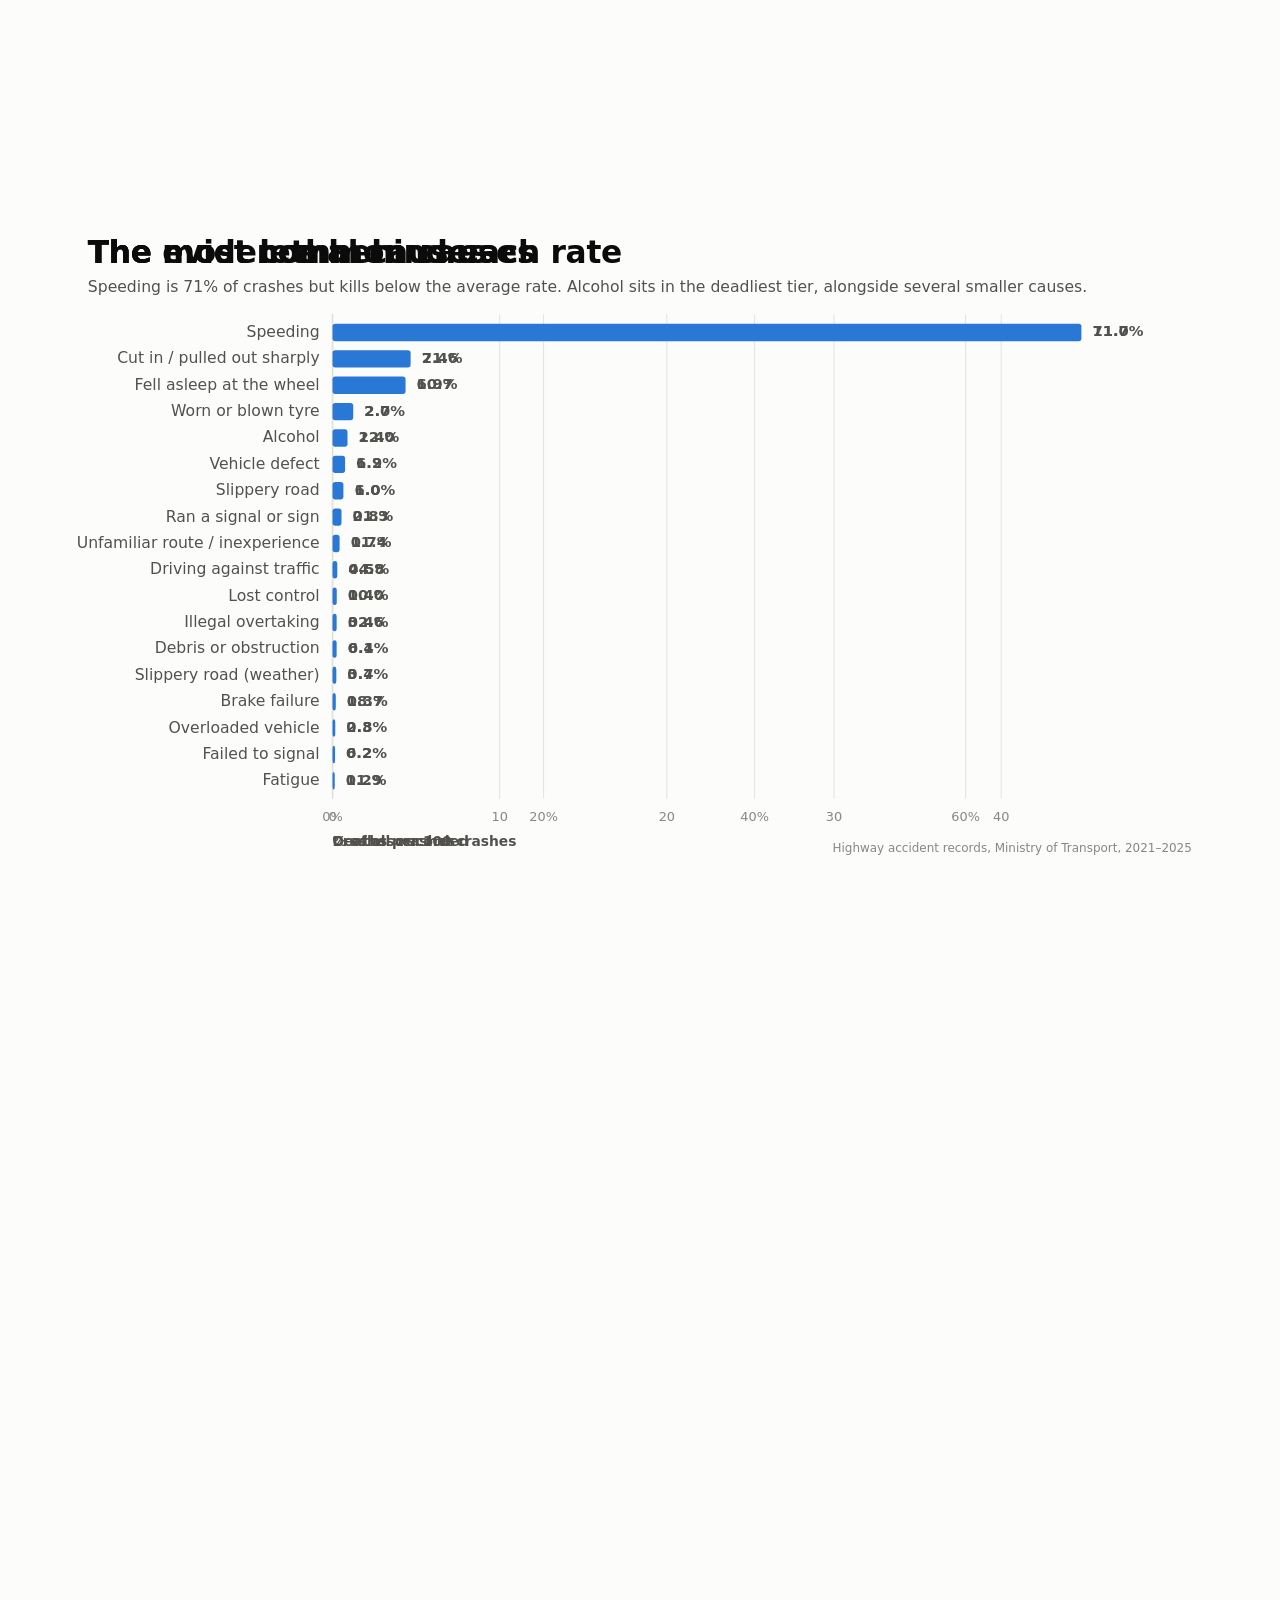
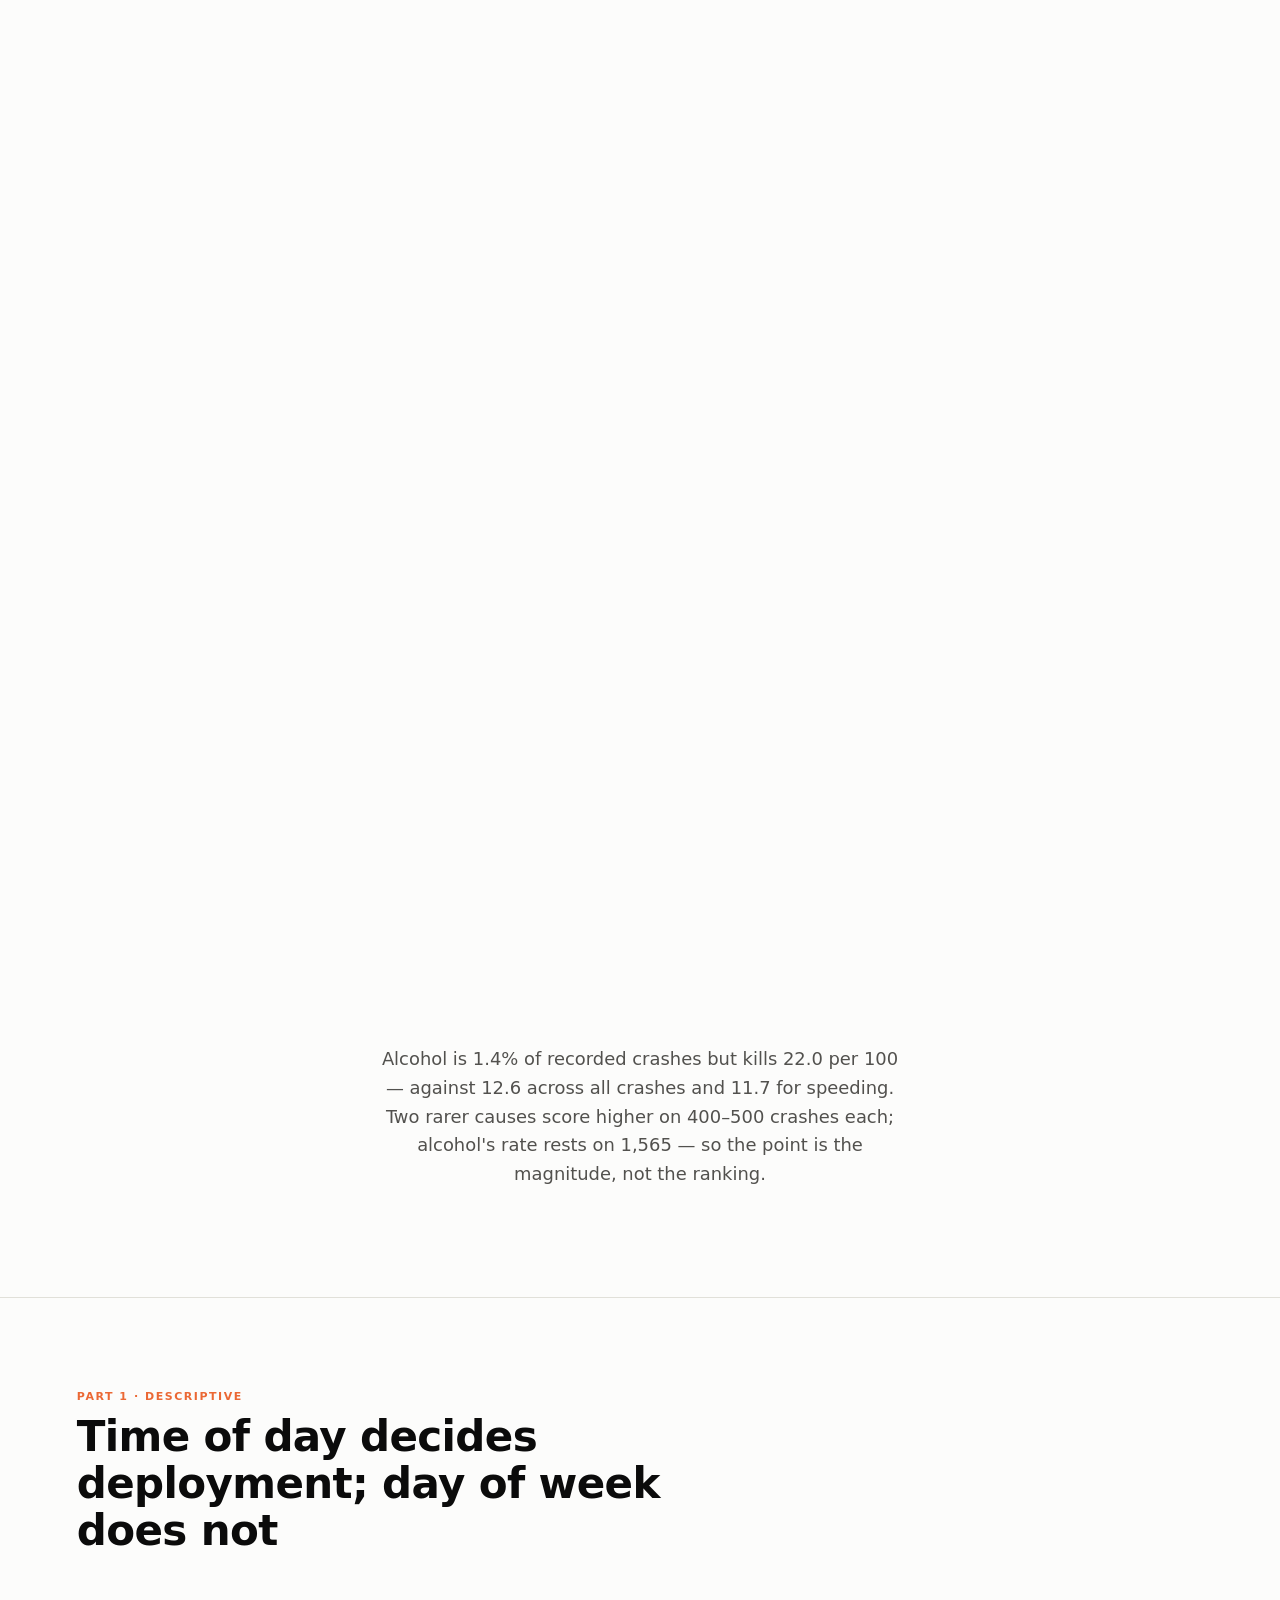
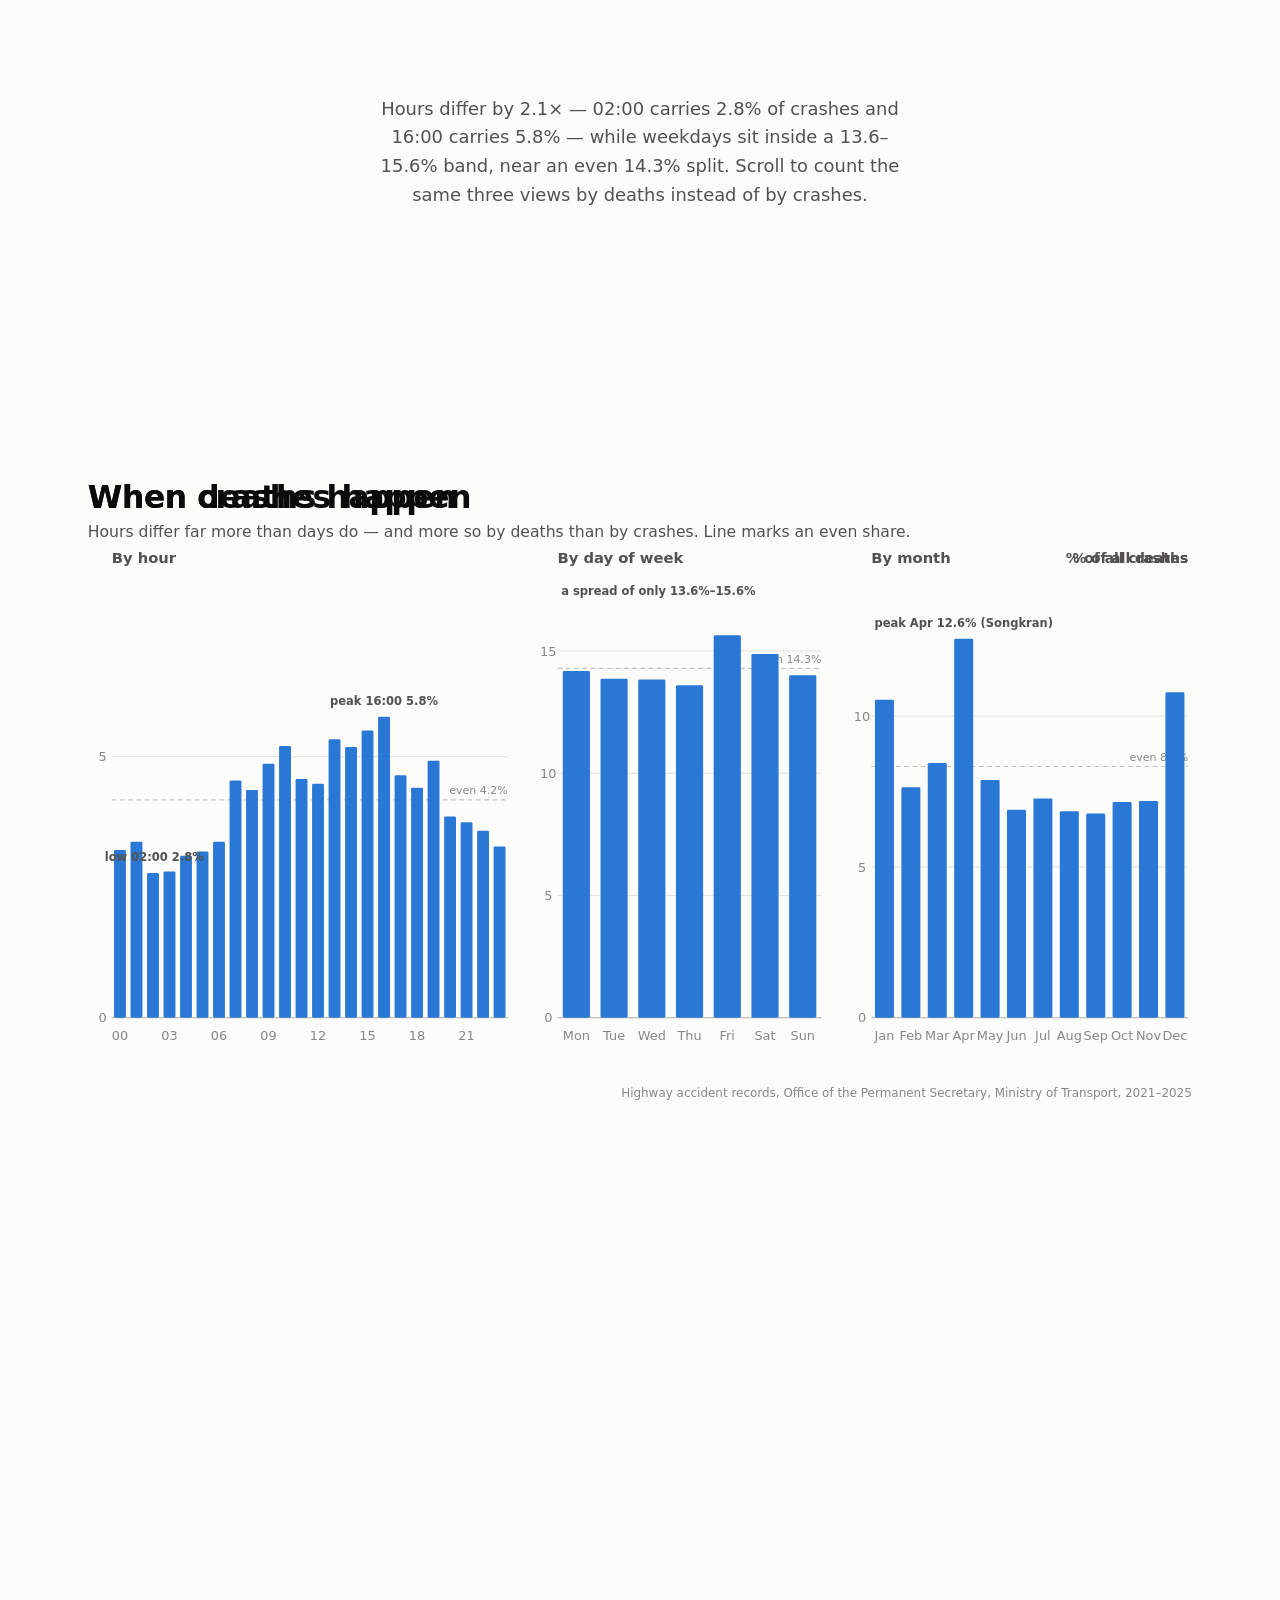
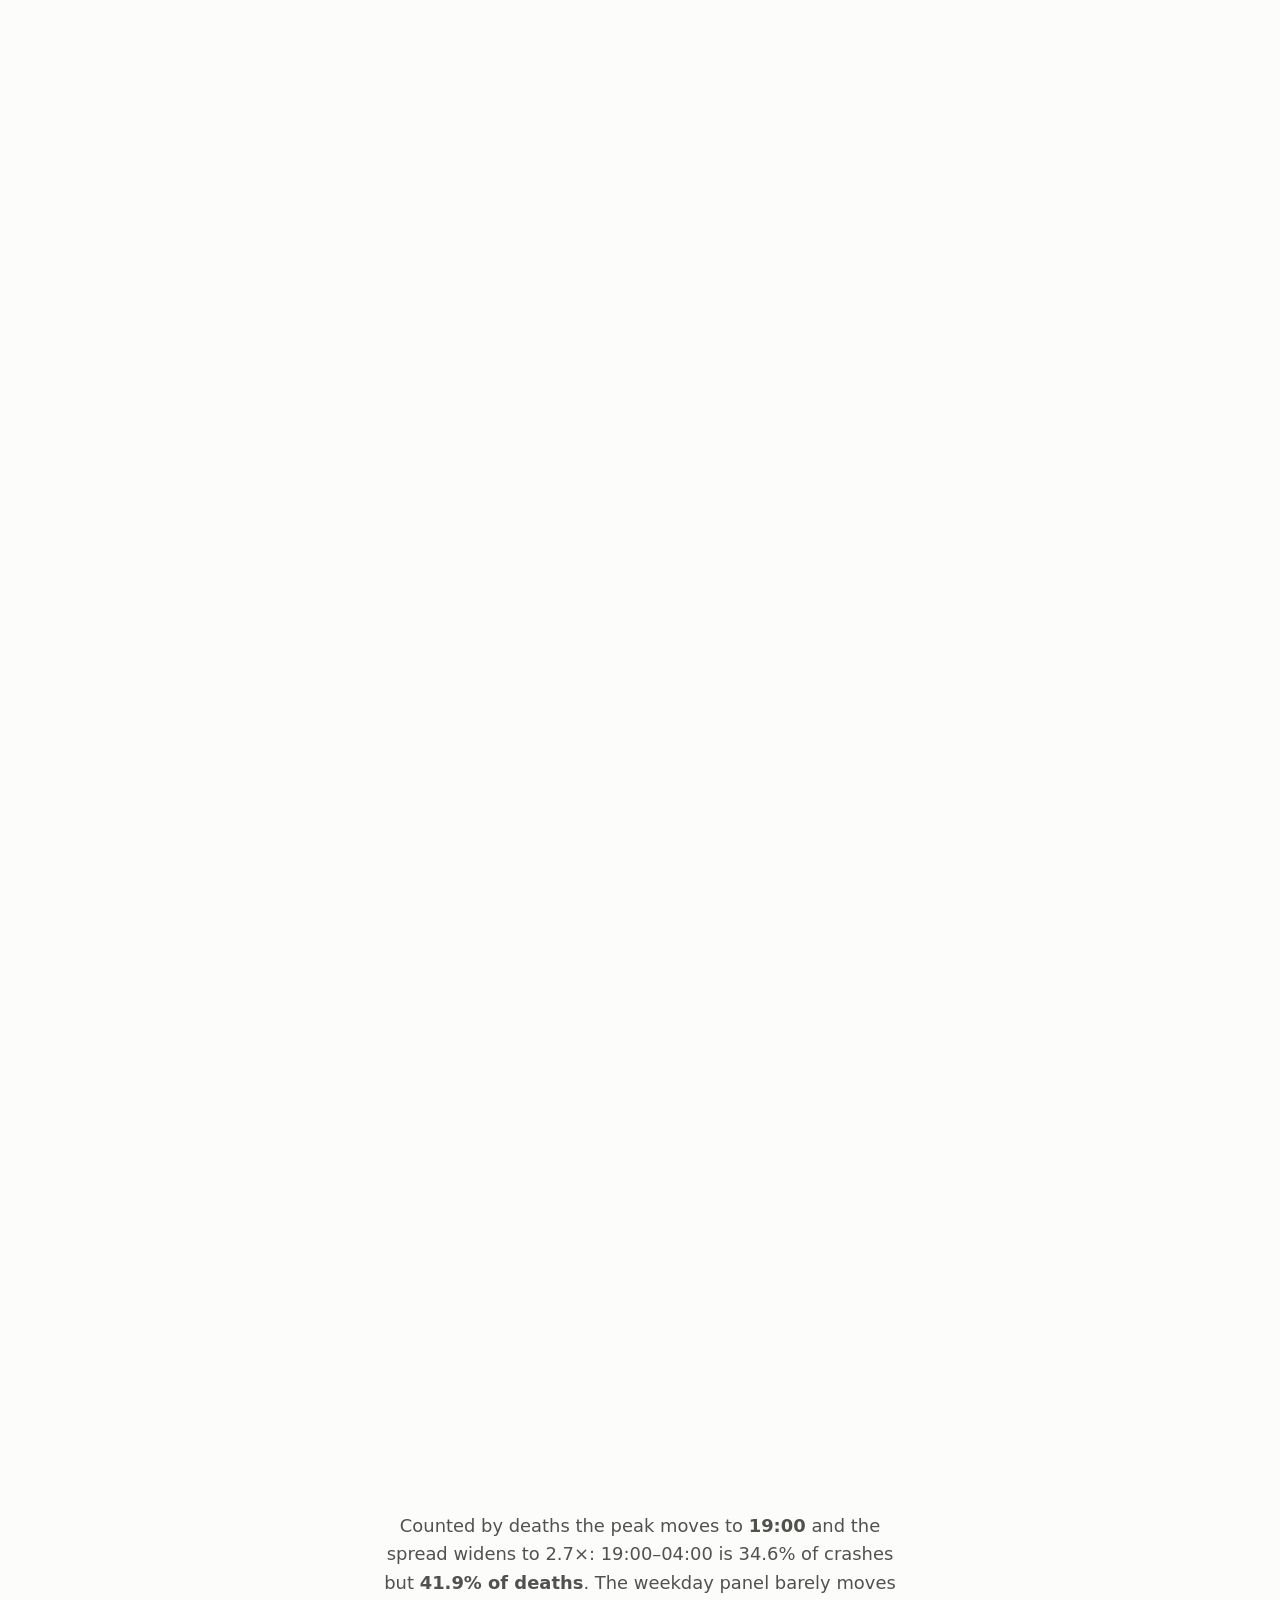
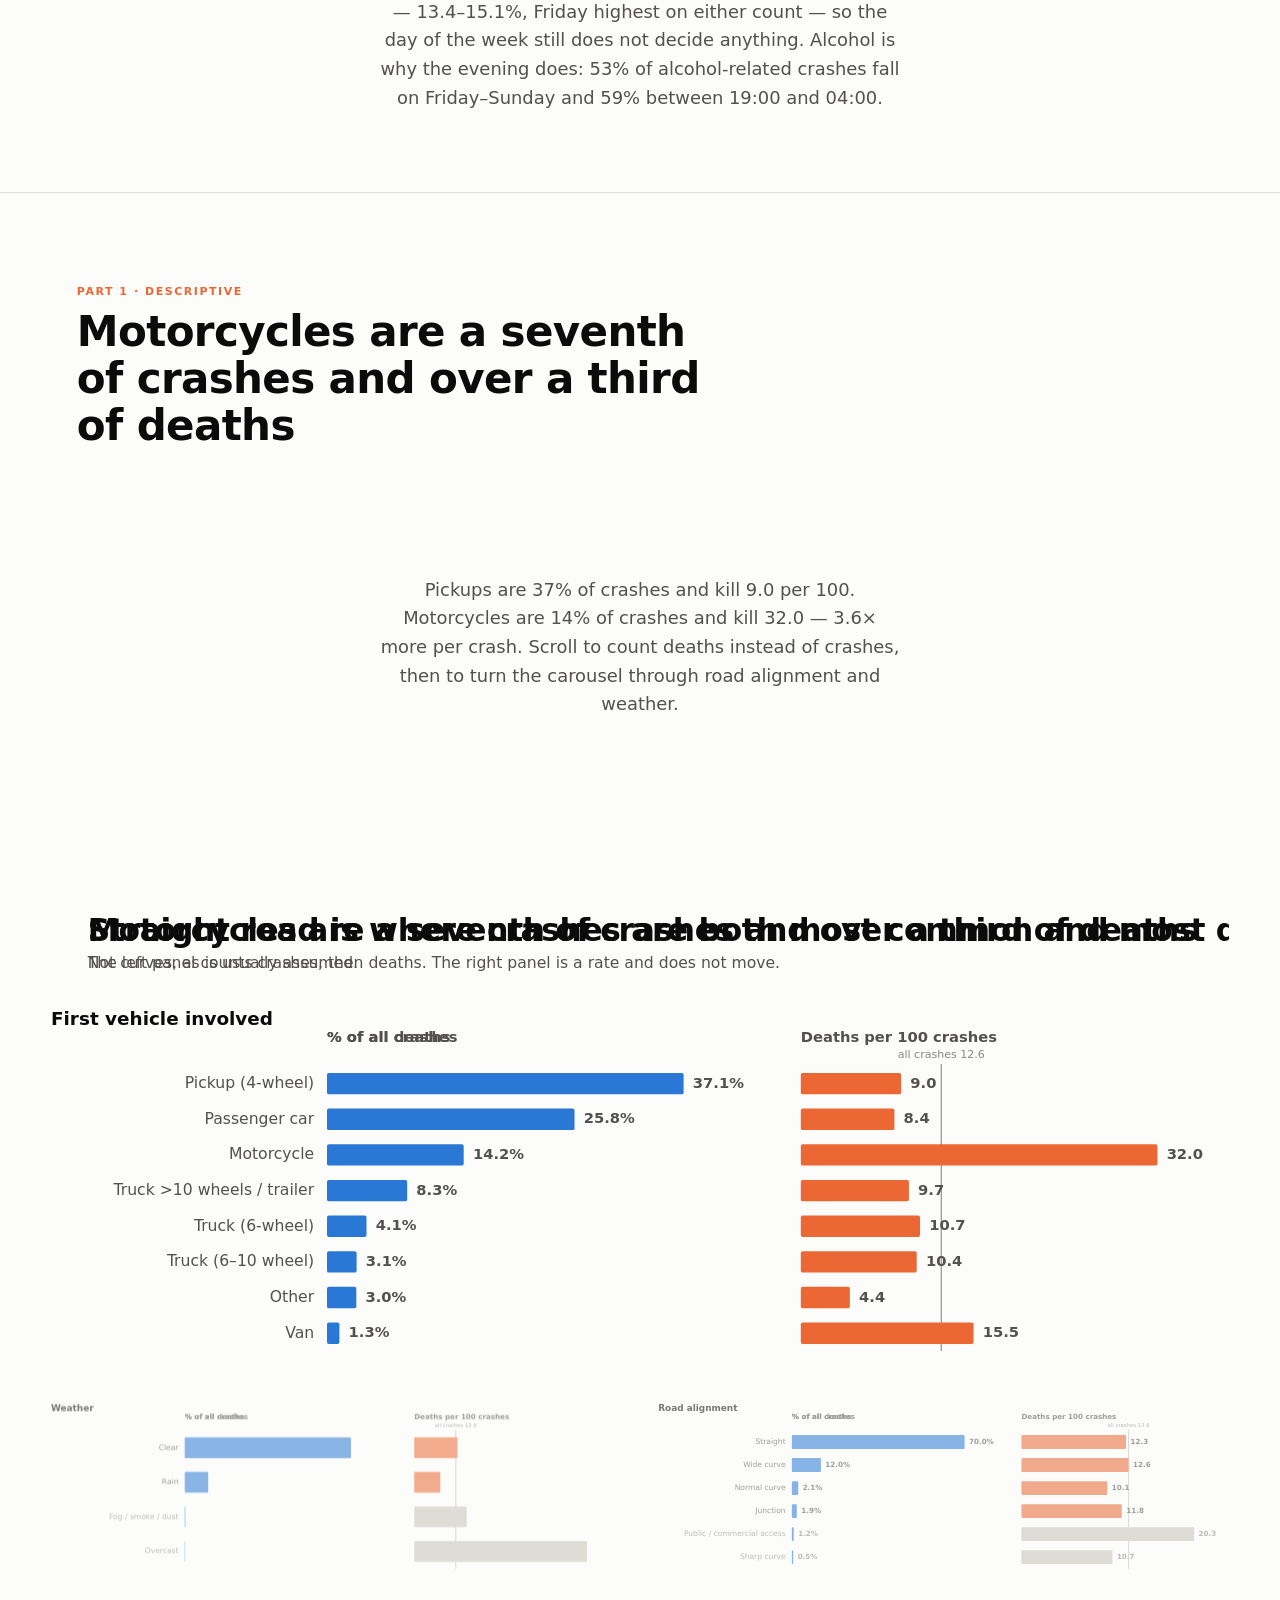
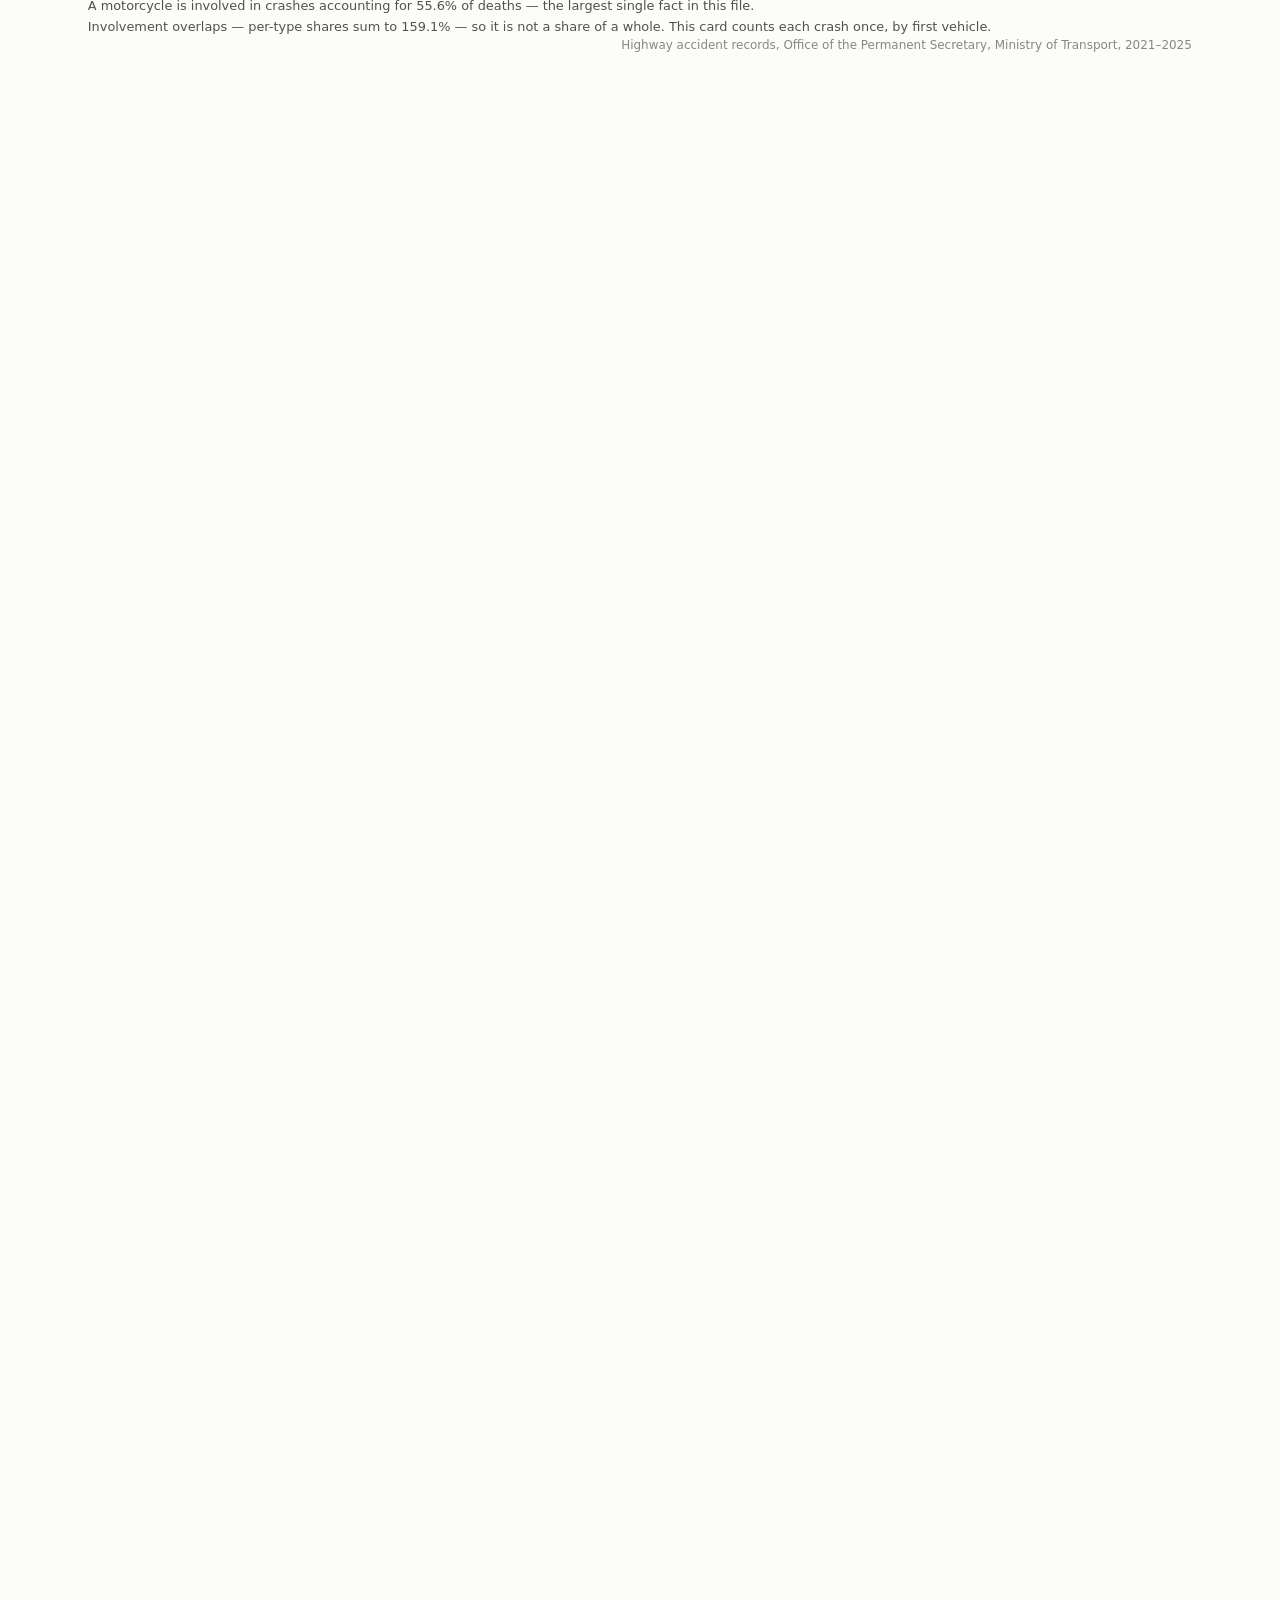
==== commit d9cead4a: "Slide 6: the conditions carousel, and deaths as the volume metric fig03_vehicle, fig03b_roadtype and" ====
--- a/tab1.html
+++ b/tab1.html
@@ -149,21 +149,31 @@
   </div>
 </section>
 
-<!-- 6 — conditions -->
-<section class="section section-static" data-kicker="Part 1 &middot; Descriptive" data-title="Motorcycles kill far more per crash">
-  <p class="kicker">Part 1 &middot; Descriptive</p>
-  <h1>Motorcycles crash less often and kill far more per crash</h1>
-  <div class="figwrap"><img src="assets/figures/fig03_vehicle.svg" alt="Crashes and deaths per 100 crashes by vehicle type"></div>
-  <div class="callout">
-    <p><b>Pickups are 37% of crashes and kill 9.0 per 100. Motorcycles are 14% of crashes
-      and kill 32.0 &mdash; 3.6&times; more per crash.</b></p>
-    <p>Road alignment and weather point the same way: straight road is 71.5% of crashes at
-      12.3 deaths per 100, no safer than a curve; and 86% of crashes happen in clear weather,
-      which is deadlier per crash than rain &mdash; 13.1 against 7.9.</p>
-  </div>
-  <div class="figpair" style="margin-top:26px">
-    <div class="figwrap"><img src="assets/figures/fig03b_roadtype.svg" alt="Crashes and deaths per 100 crashes by road alignment"></div>
-    <div class="figwrap"><img src="assets/figures/fig03c_weather.svg" alt="Crashes and deaths per 100 crashes by weather"></div>
+<!-- 6 — conditions (LIVE) -->
+<section class="section section-live" data-kicker="Part 1 &middot; Descriptive" data-title="Motorcycles are over a third of deaths">
+  <div class="live-intro">
+    <p class="kicker">Part 1 &middot; Descriptive</p>
+    <h1>Motorcycles are a seventh of crashes and over a third of deaths</h1>
+  </div>
+  <div class="spacer">
+    <p>Pickups are 37% of crashes and kill 9.0 per 100. Motorcycles are 14% of crashes
+       and kill 32.0 &mdash; 3.6&times; more per crash. Scroll to count deaths instead of
+       crashes, then to turn the carousel through road alignment and weather.</p>
+  </div>
+  <div class="scroll-section carousel" id="sec-s6">
+    <div class="pin"><div class="frame" id="mount-s6"></div></div>
+  </div>
+  <div class="spacer">
+    <p>Counted by deaths the order inverts: motorcycles are <b>36% of all highway
+       deaths</b>, ahead of pickups at 27%. Road alignment barely moves &mdash; straight
+       road is 71.5% of crashes and 70.0% of deaths, at 12.3 per 100, no safer than a
+       curve. Weather moves the other way: rain is 12% of crashes but only 8% of deaths,
+       and clear weather is deadlier per crash &mdash; 13.1 against 7.9.</p>
+    <p class="limits">A motorcycle is <i>involved</i> in crashes accounting for 55.6% of
+       deaths &mdash; the largest single fact in this file. It is not drawn as a bar
+       because involvement overlaps: 31.5% of crashes involve more than one vehicle type
+       and the per-type shares sum to 159%, so they are not slices of a whole. The chart
+       counts each crash once, by first vehicle recorded.</p>
   </div>
 </section>
 
@@ -253,8 +263,9 @@
   Promise.all([
     fetch("assets/data/charts/slide04_cause.json").then(function (r) { return r.json(); }),
     fetch("assets/data/charts/slide05_when.json").then(function (r) { return r.json(); }),
+    fetch("assets/data/charts/slide06_conditions.json").then(function (r) { return r.json(); }),
   ]).then(function (loaded) {
-    var cause = loaded[0], when = loaded[1];
+    var cause = loaded[0], when = loaded[1], conditions = loaded[2];
 
     // Three acts, one scalar. Every bit of act arithmetic — including where act 3
     // starts — lives in layout.js's slide04Story() and is covered by
@@ -272,6 +283,16 @@
       section: s5,
       chart: ChartRender.slide05(document.getElementById("mount-s5"), when),
       anchors: anchorsFor(s5, [0, 1]),
+    });
+
+    // Four stops: the metric flip, then two counter-clockwise rotations. Where
+    // each sits on the scalar is SLIDE06_STOPS in layout.js — this page does not
+    // know what a stop means, only that the module publishes where they are.
+    var s6 = document.getElementById("sec-s6");
+    live.push({
+      section: s6,
+      chart: ChartRender.slide06(document.getElementById("mount-s6"), conditions),
+      anchors: anchorsFor(s6, ChartLayout.SLIDE06_STOPS),
     });
 
     addEventListener("scroll", tick, { passive: true });
--- a/assets/css/site.css
+++ b/assets/css/site.css
@@ -133,6 +133,17 @@
  * evidence act is the addition. Everything inside is SVG: there is no overlay
  * card and no CSS transform, because the chart makes its own argument now. */
 .scroll-section.act3 { height: 450vh; }
+/* Four stops rather than three, so proportionally more scroll travel. */
+.scroll-section.carousel { height: 600vh; }
+/* A pinned chart is sized by width, so on a short screen it overflows the pin
+ * and the bottom of the chart is simply cut off — on a 1366x660 laptop the
+ * 1280x720 charts render 699px tall inside a 660px pin. Capping by height makes
+ * the chart shrink to fit and letterbox horizontally instead. Binds only when
+ * the viewport is too short; on a projector nothing changes.
+ *
+ * This applies to every chart frame, not just the carousel: slide 4 has had the
+ * same clipping since it was built, and the fix is the same one line. */
+.frame svg { max-height: 88vh; }
 .pin { position: sticky; top: 0; height: 100vh; display: grid; place-items: center;
        padding: 0 clamp(16px, 4vw, 64px); }
 .frame { width: min(1280px, 100%); }
--- a/assets/css/charts.css
+++ b/assets/css/charts.css
@@ -68,6 +68,19 @@
                        text-anchor: middle; }
 .chart .c-note.is-start { text-anchor: start; }
 
+/* Slide 6's carousel. Cards are placed by a transform, so these sizes are in
+ * the layout module's local card space and shrink with the card — a bottom card
+ * is the same chart at 48%, not a different one. Value labels are switched off
+ * down there by opacity, because type at 48% is noise rather than information. */
+.chart .c-cardtitle  { font-size: 20px; font-weight: 640; fill: var(--ink); }
+.chart .c-limitation { font-size: 14px; fill: var(--ink-2); }
+.chart .c-baserule   { stroke: var(--muted); stroke-width: 1.2; }
+.chart .c-baselabel  { font-size: 12px; fill: var(--muted); text-anchor: middle; }
+/* Under 1% of crashes: shown so the category is not hidden, greyed so it is
+ * never read as evidence. Overcast is 248 crashes at 52.4 deaths per 100. */
+.chart .is-thin .c-rowlabel { fill: var(--muted); }
+.chart .is-thin .c-value    { fill: var(--muted); }
+
 .chart .c-point   { opacity: 0.72; }
 .chart .c-trendline { stroke-linecap: round; }
 .chart .c-line    { }
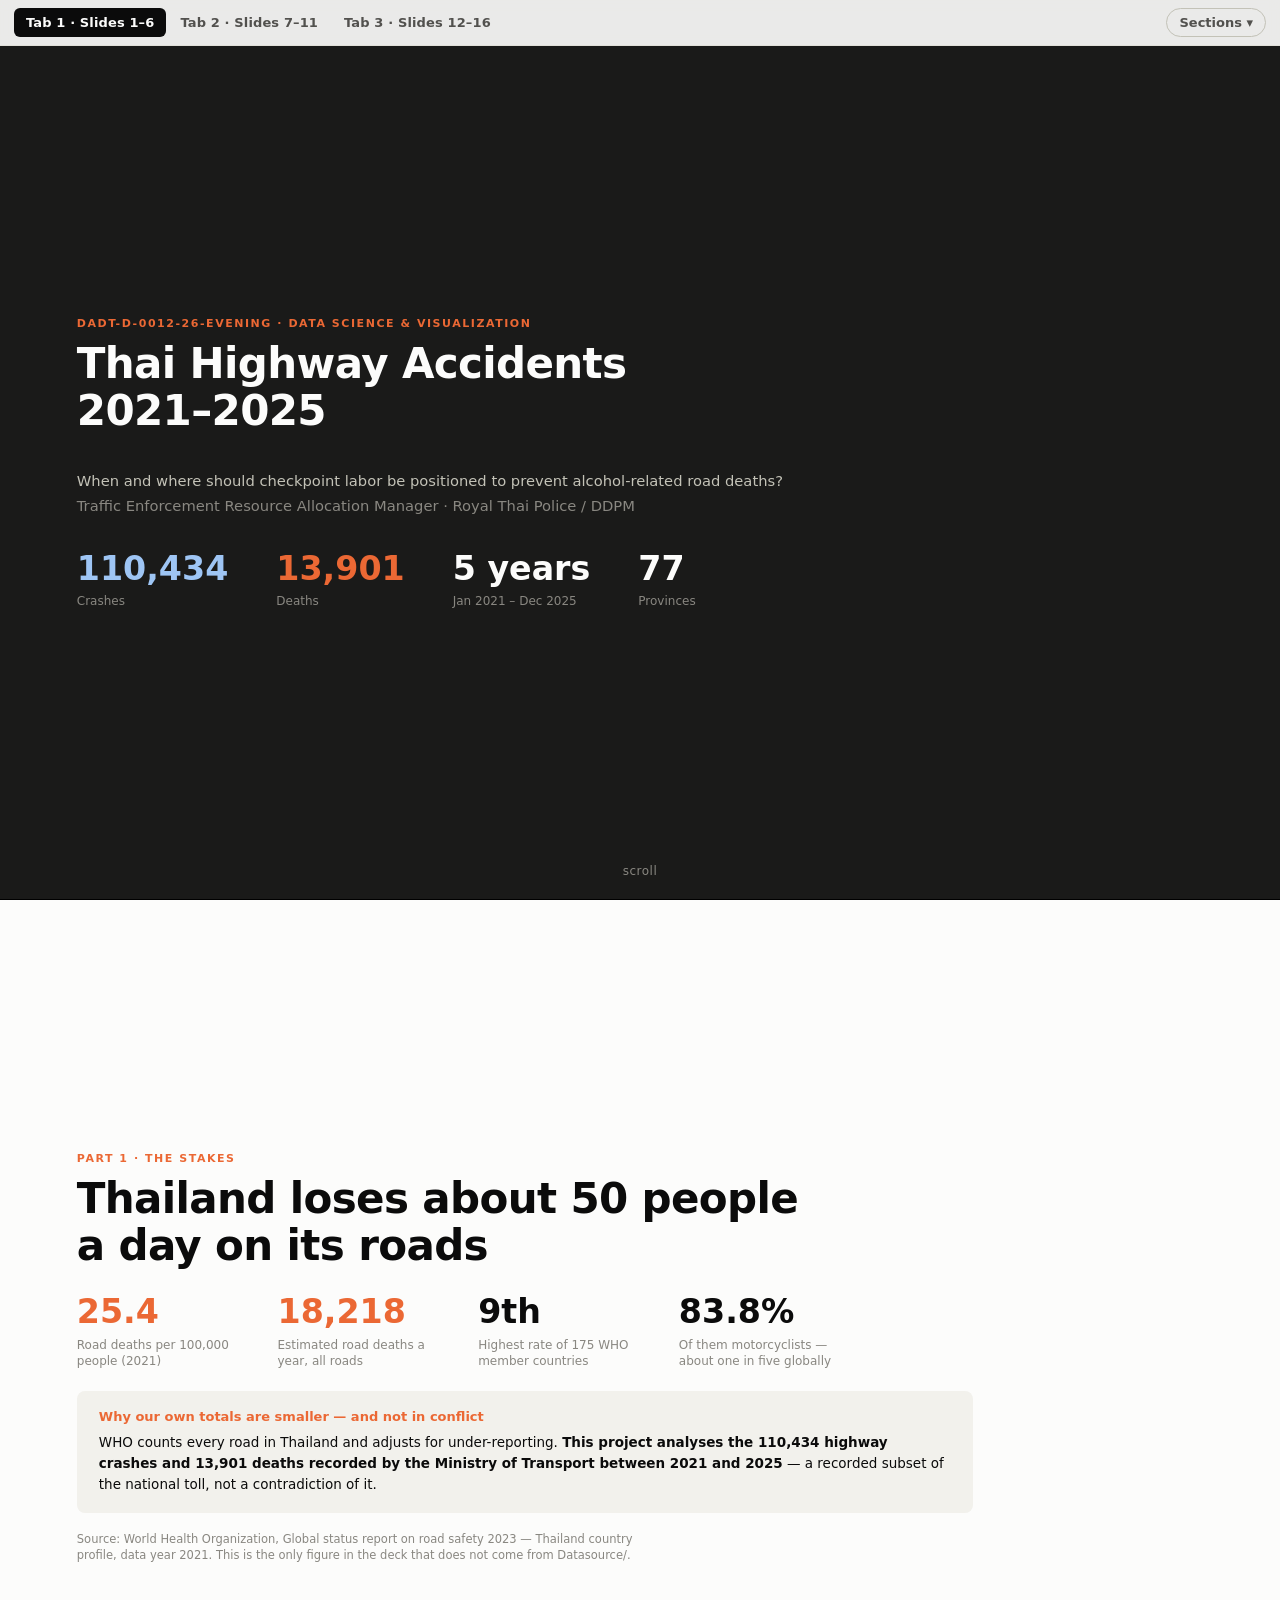
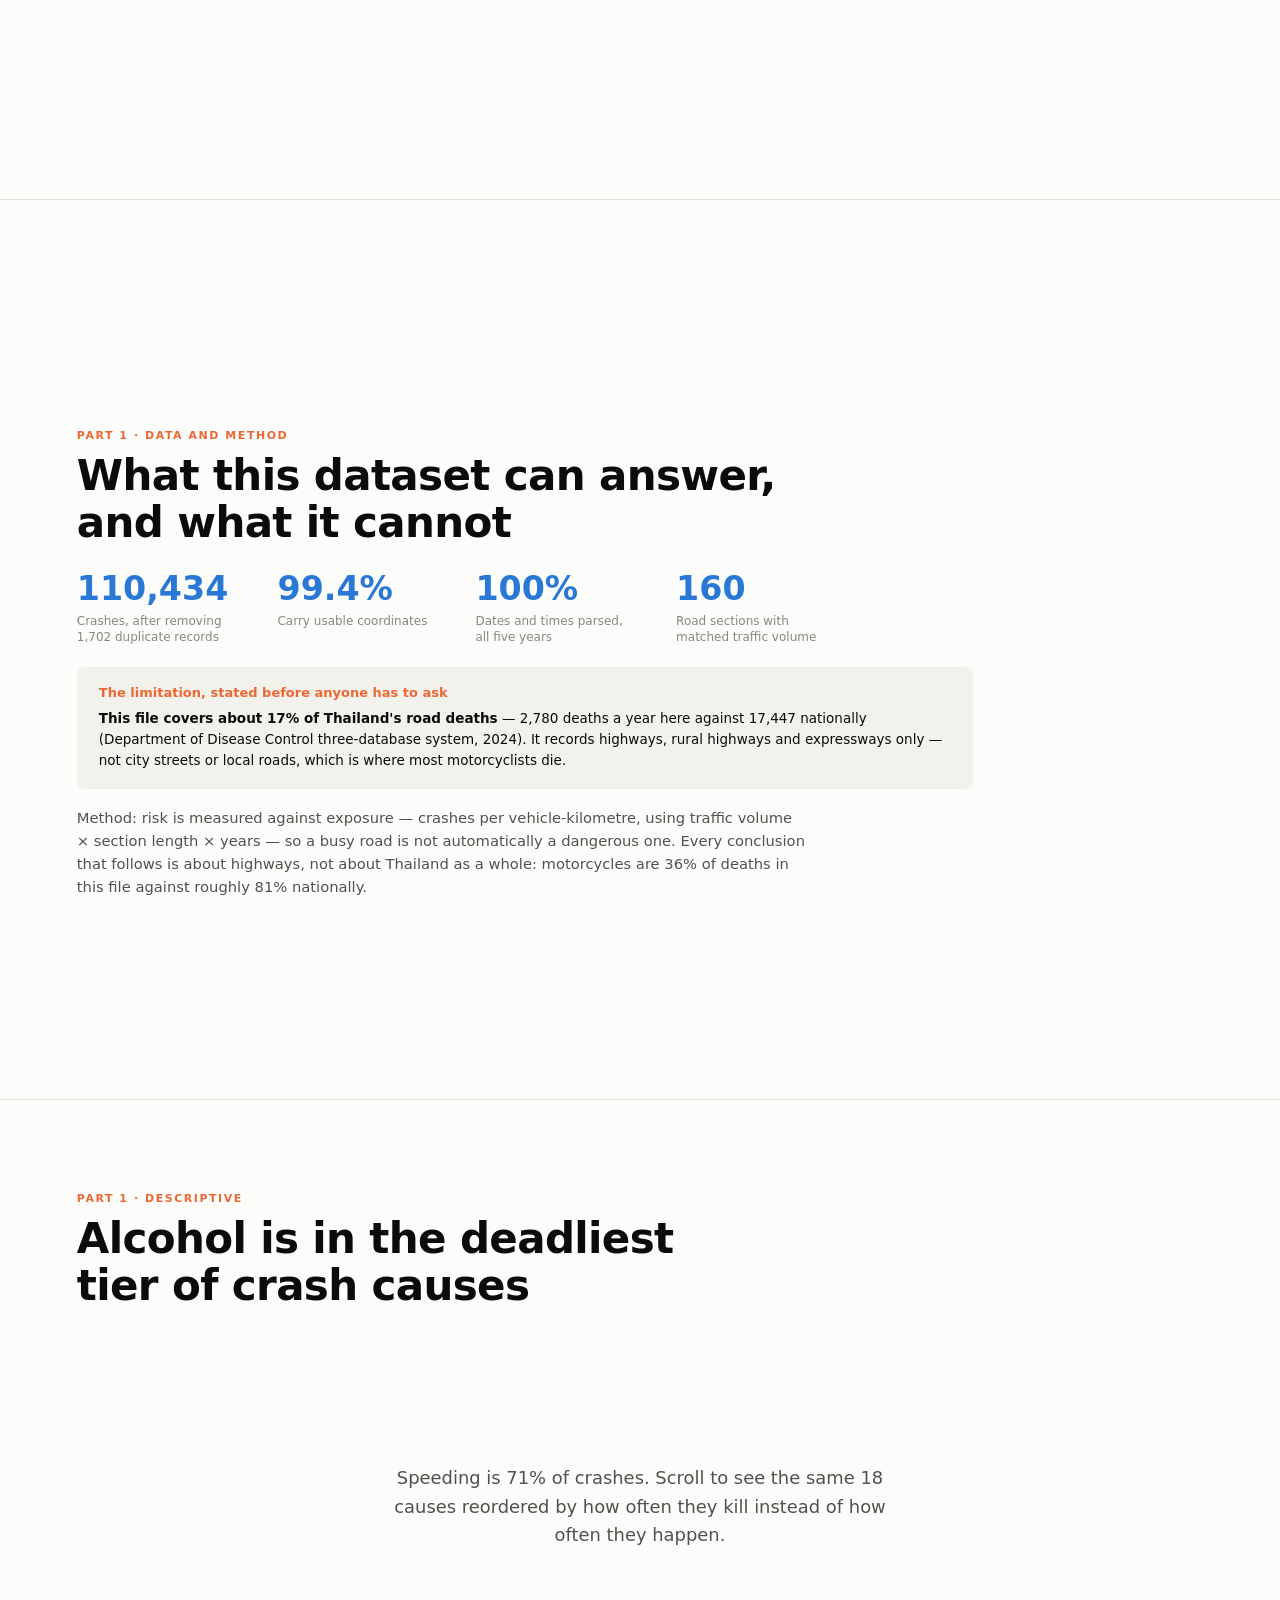
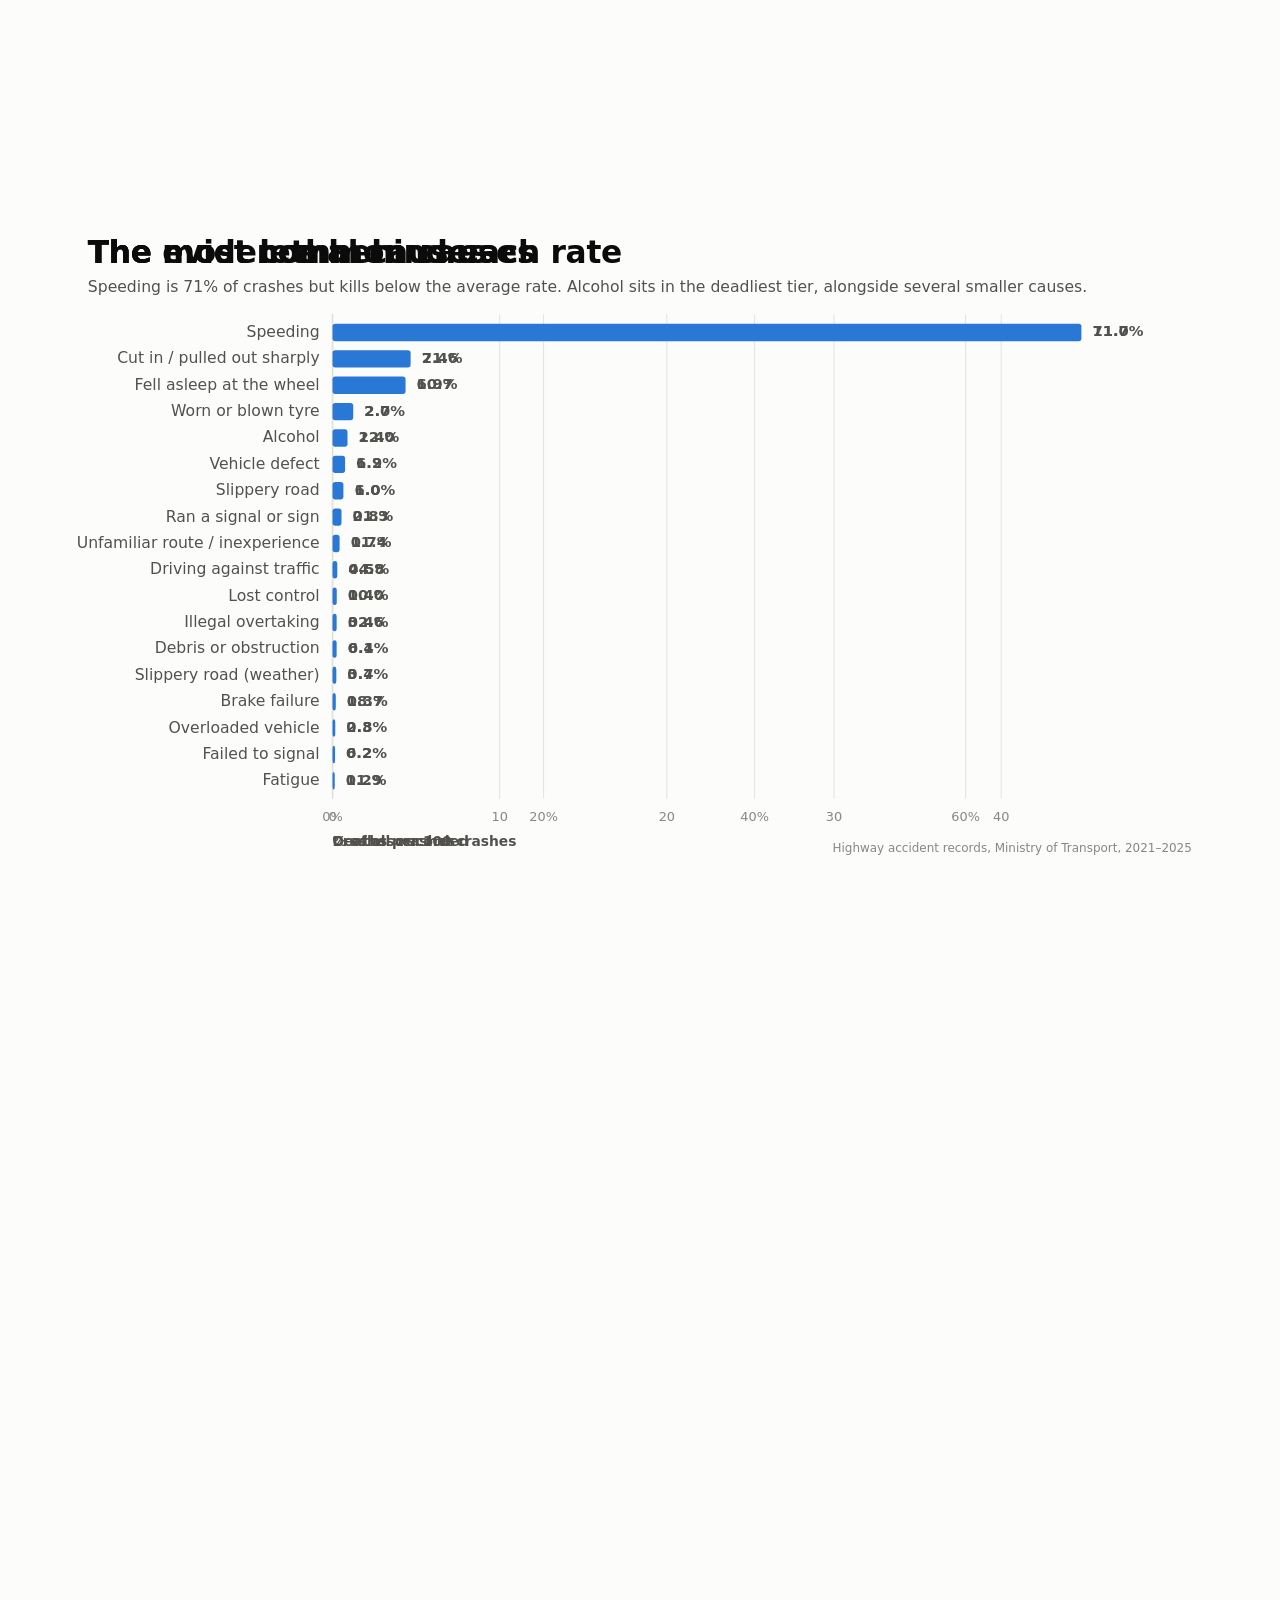
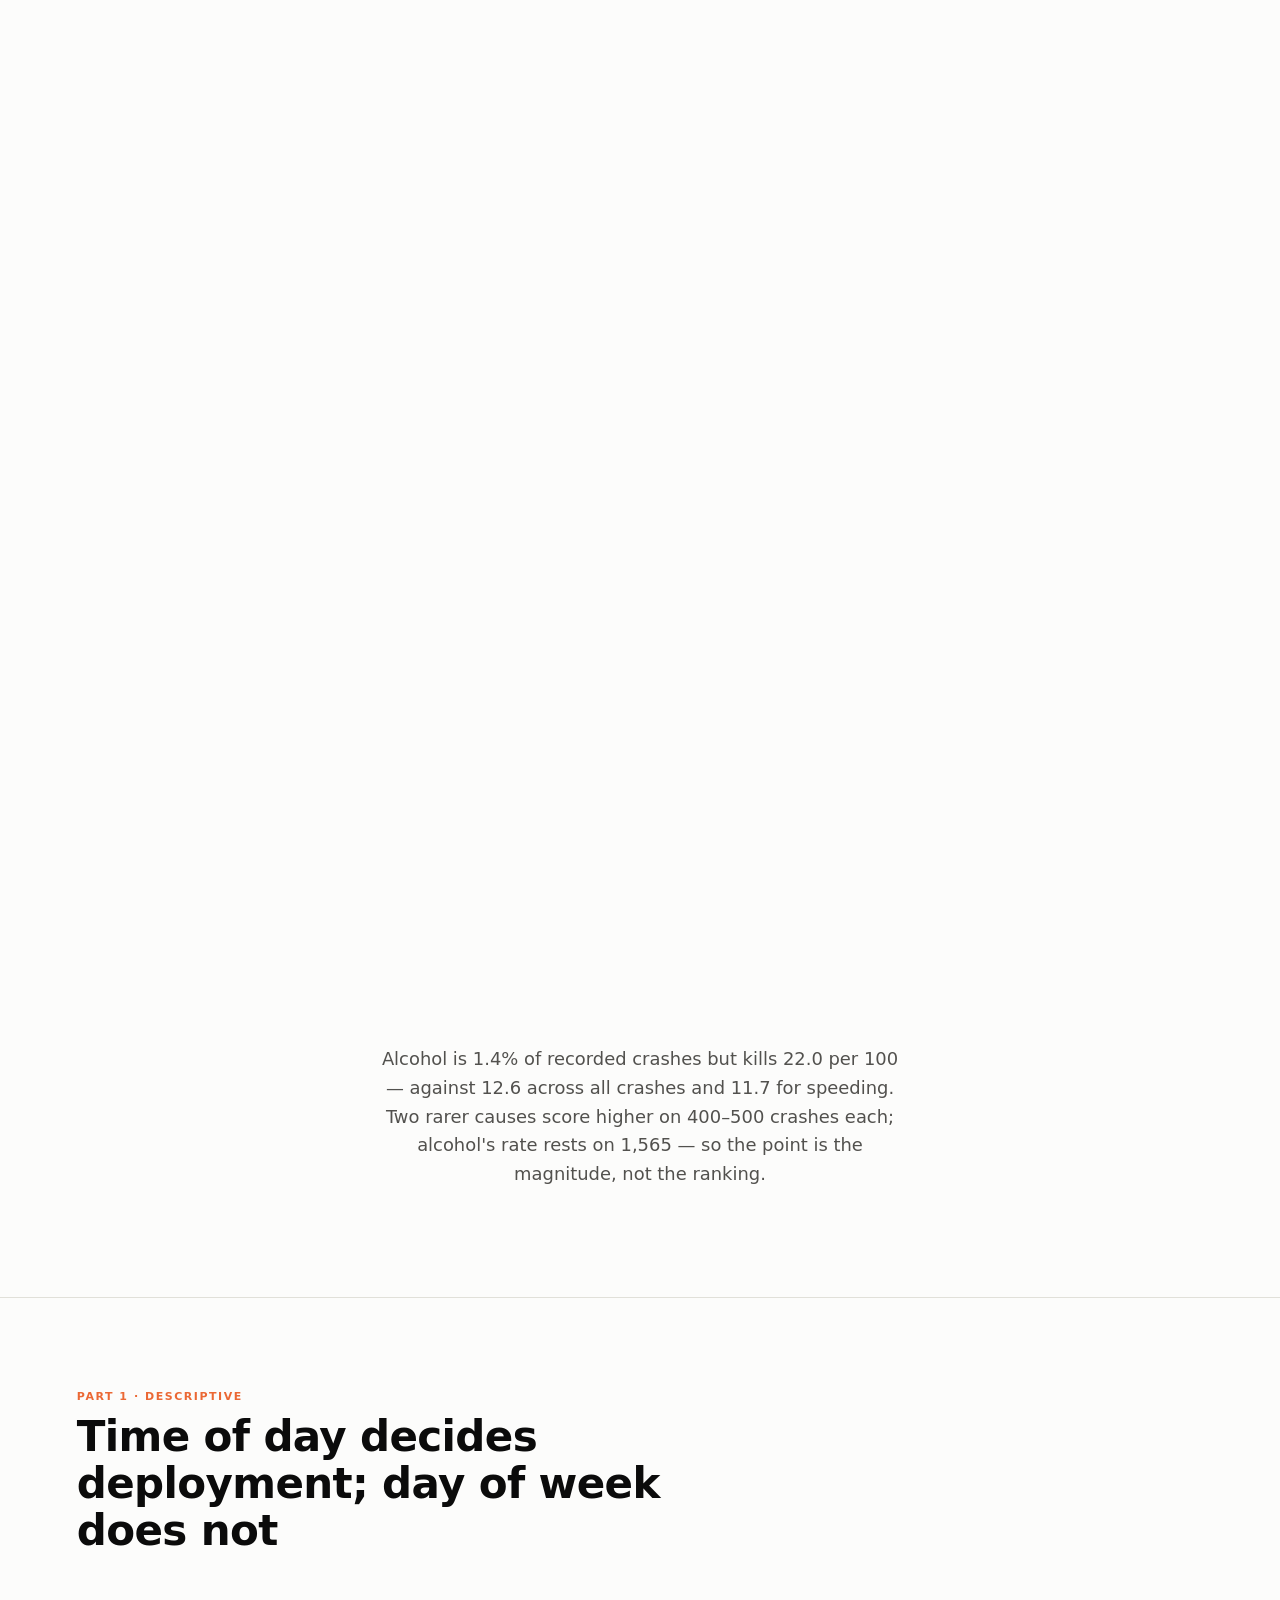
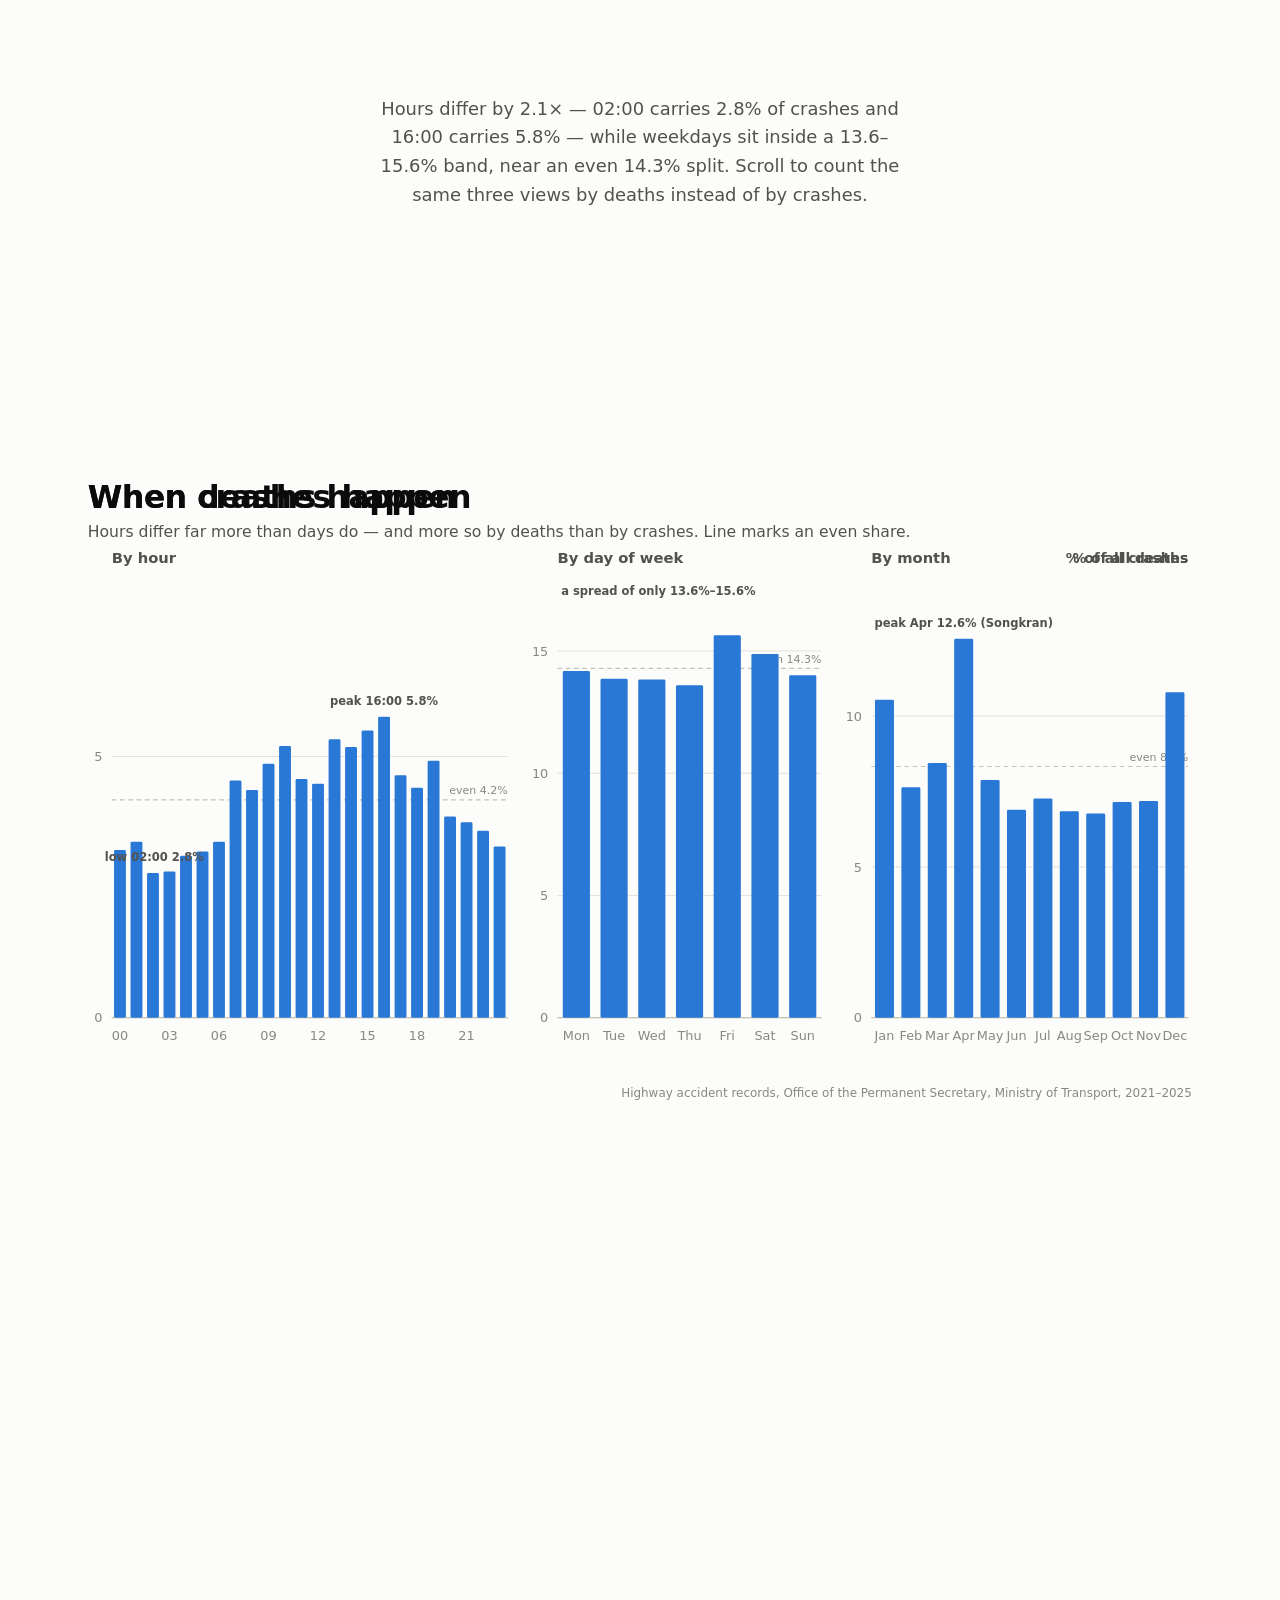
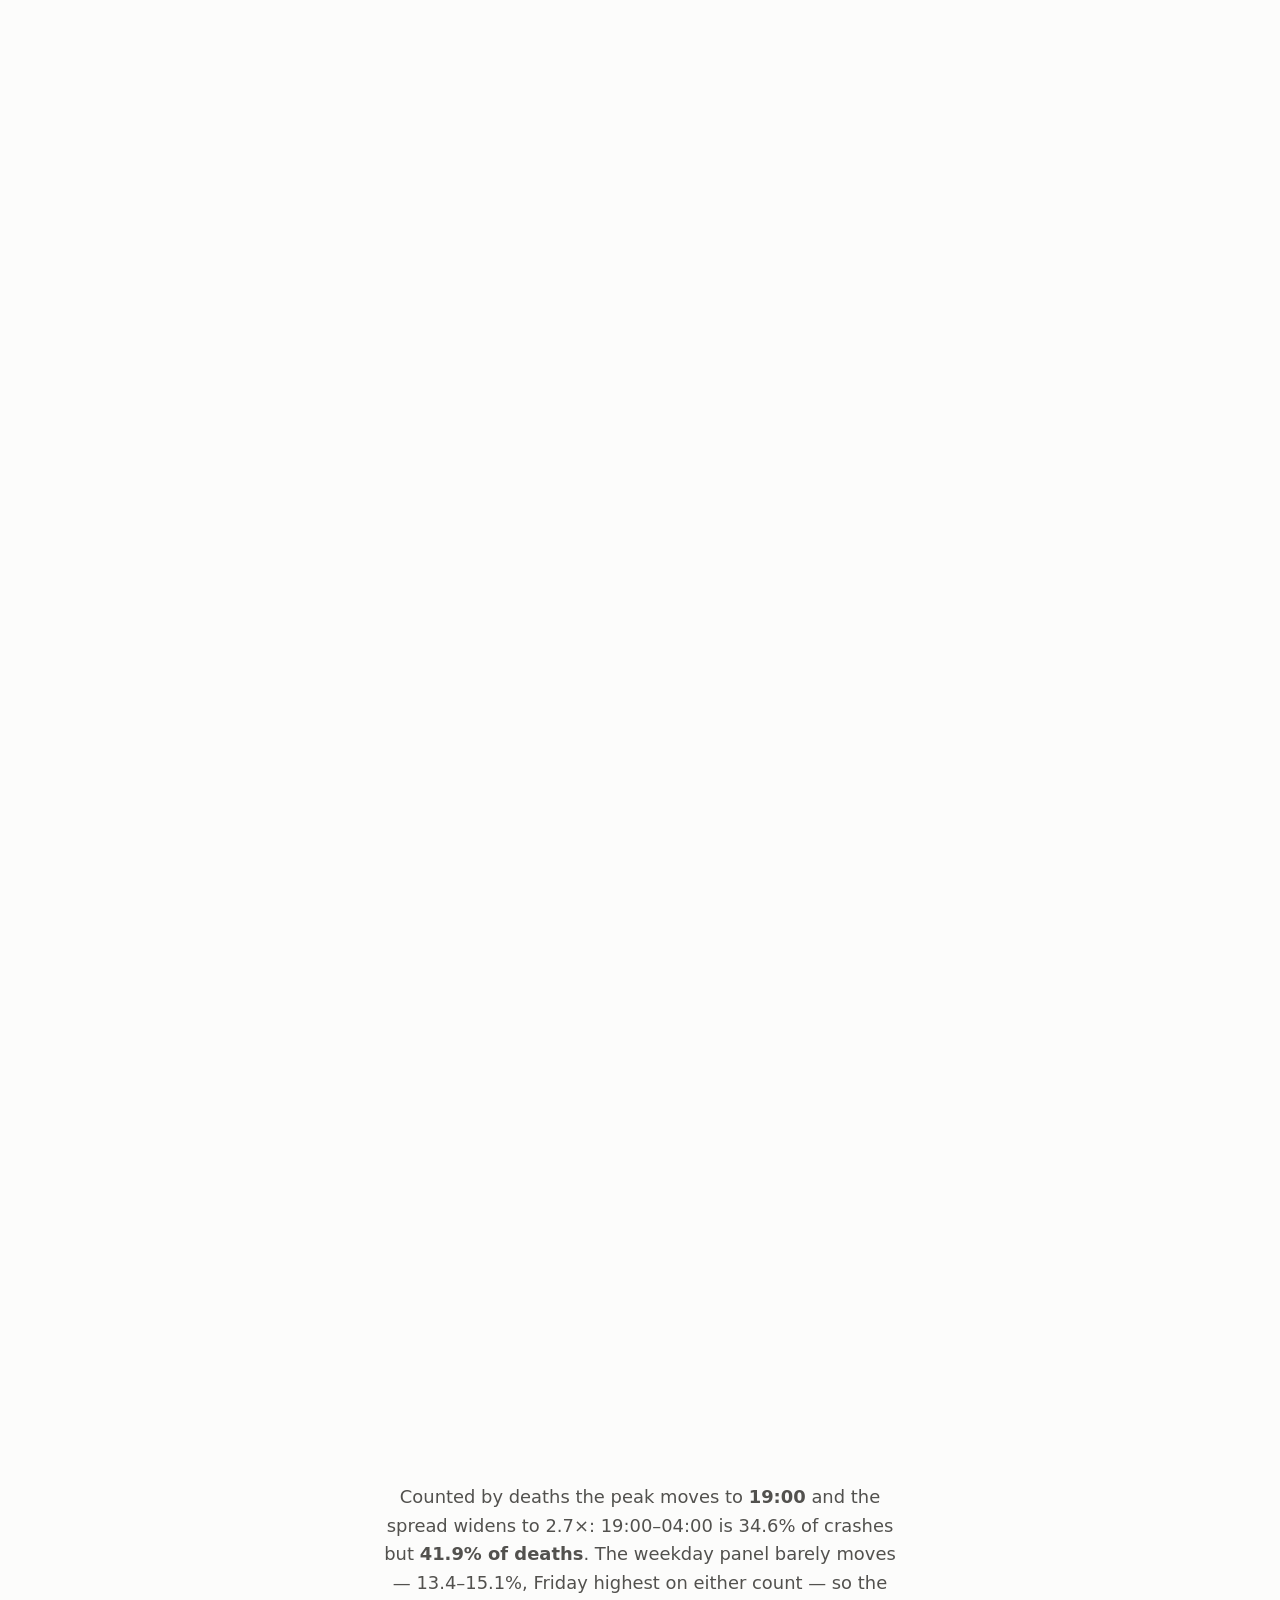
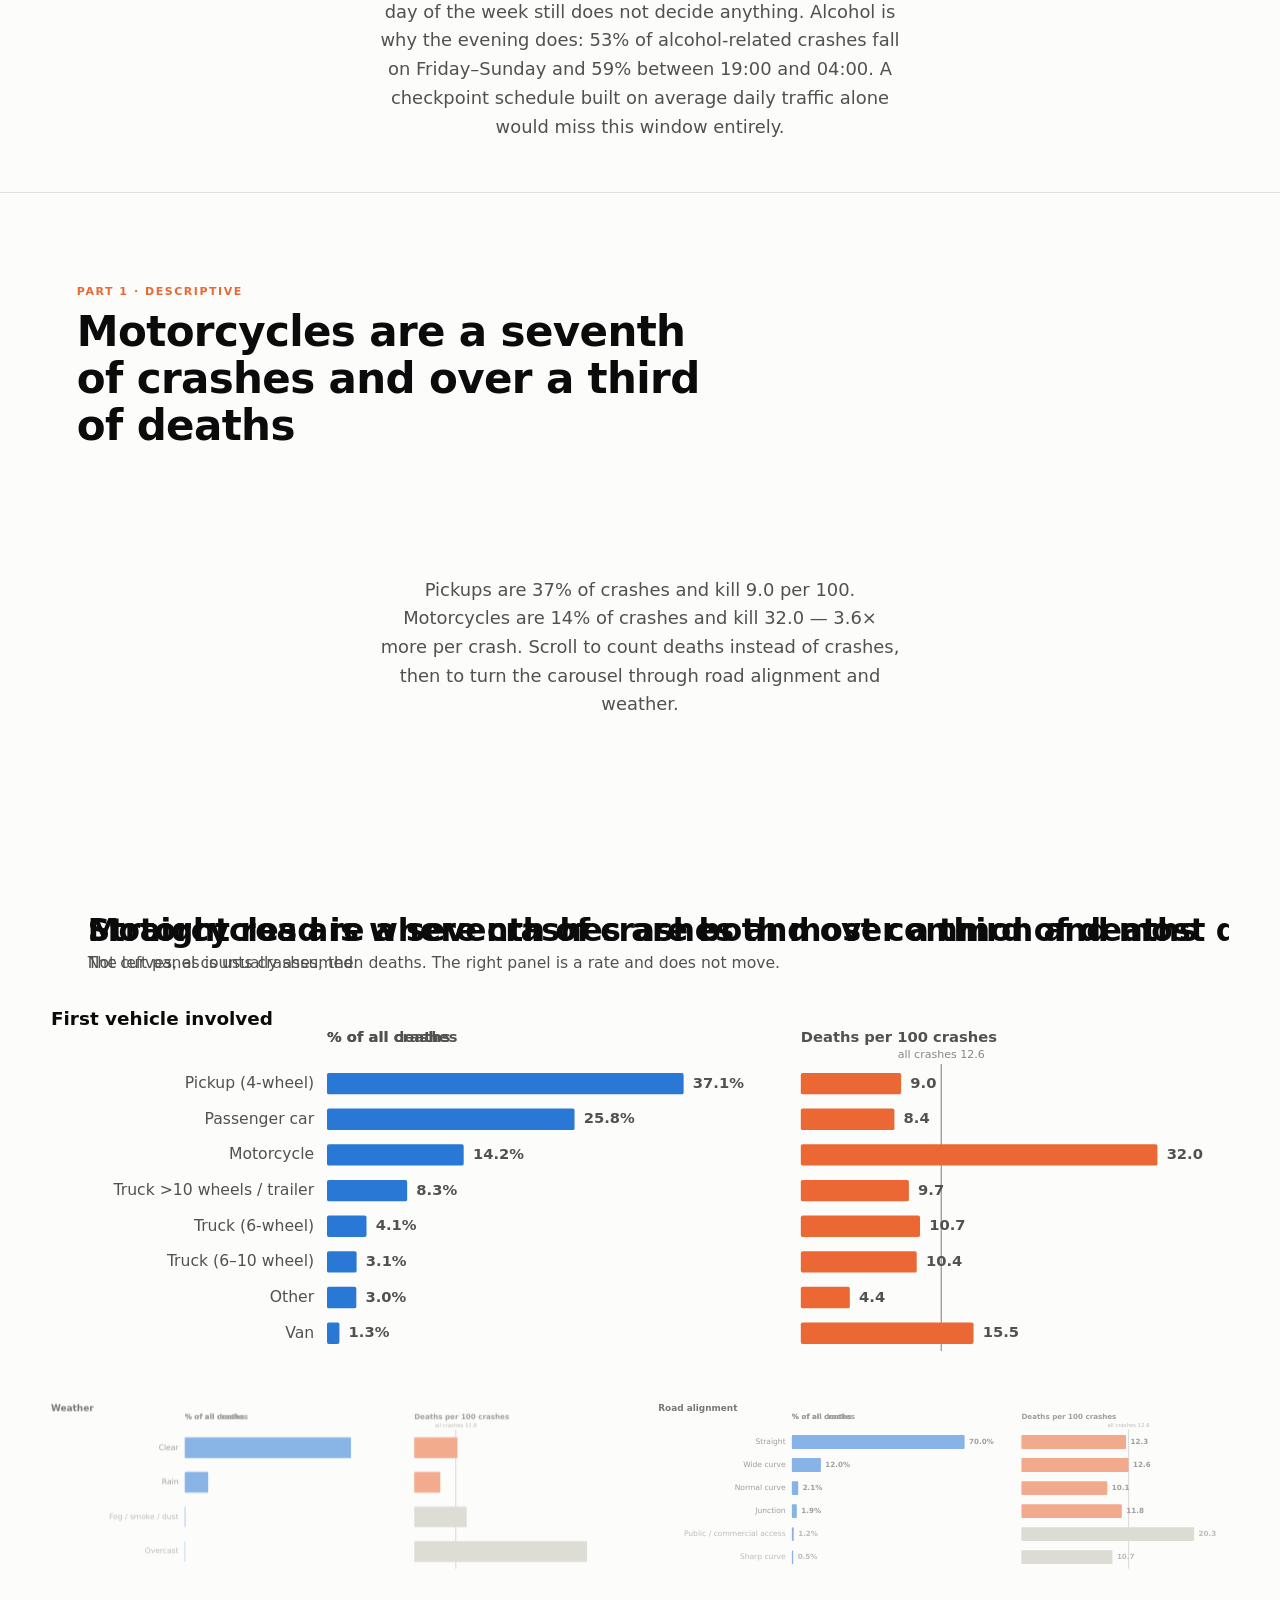
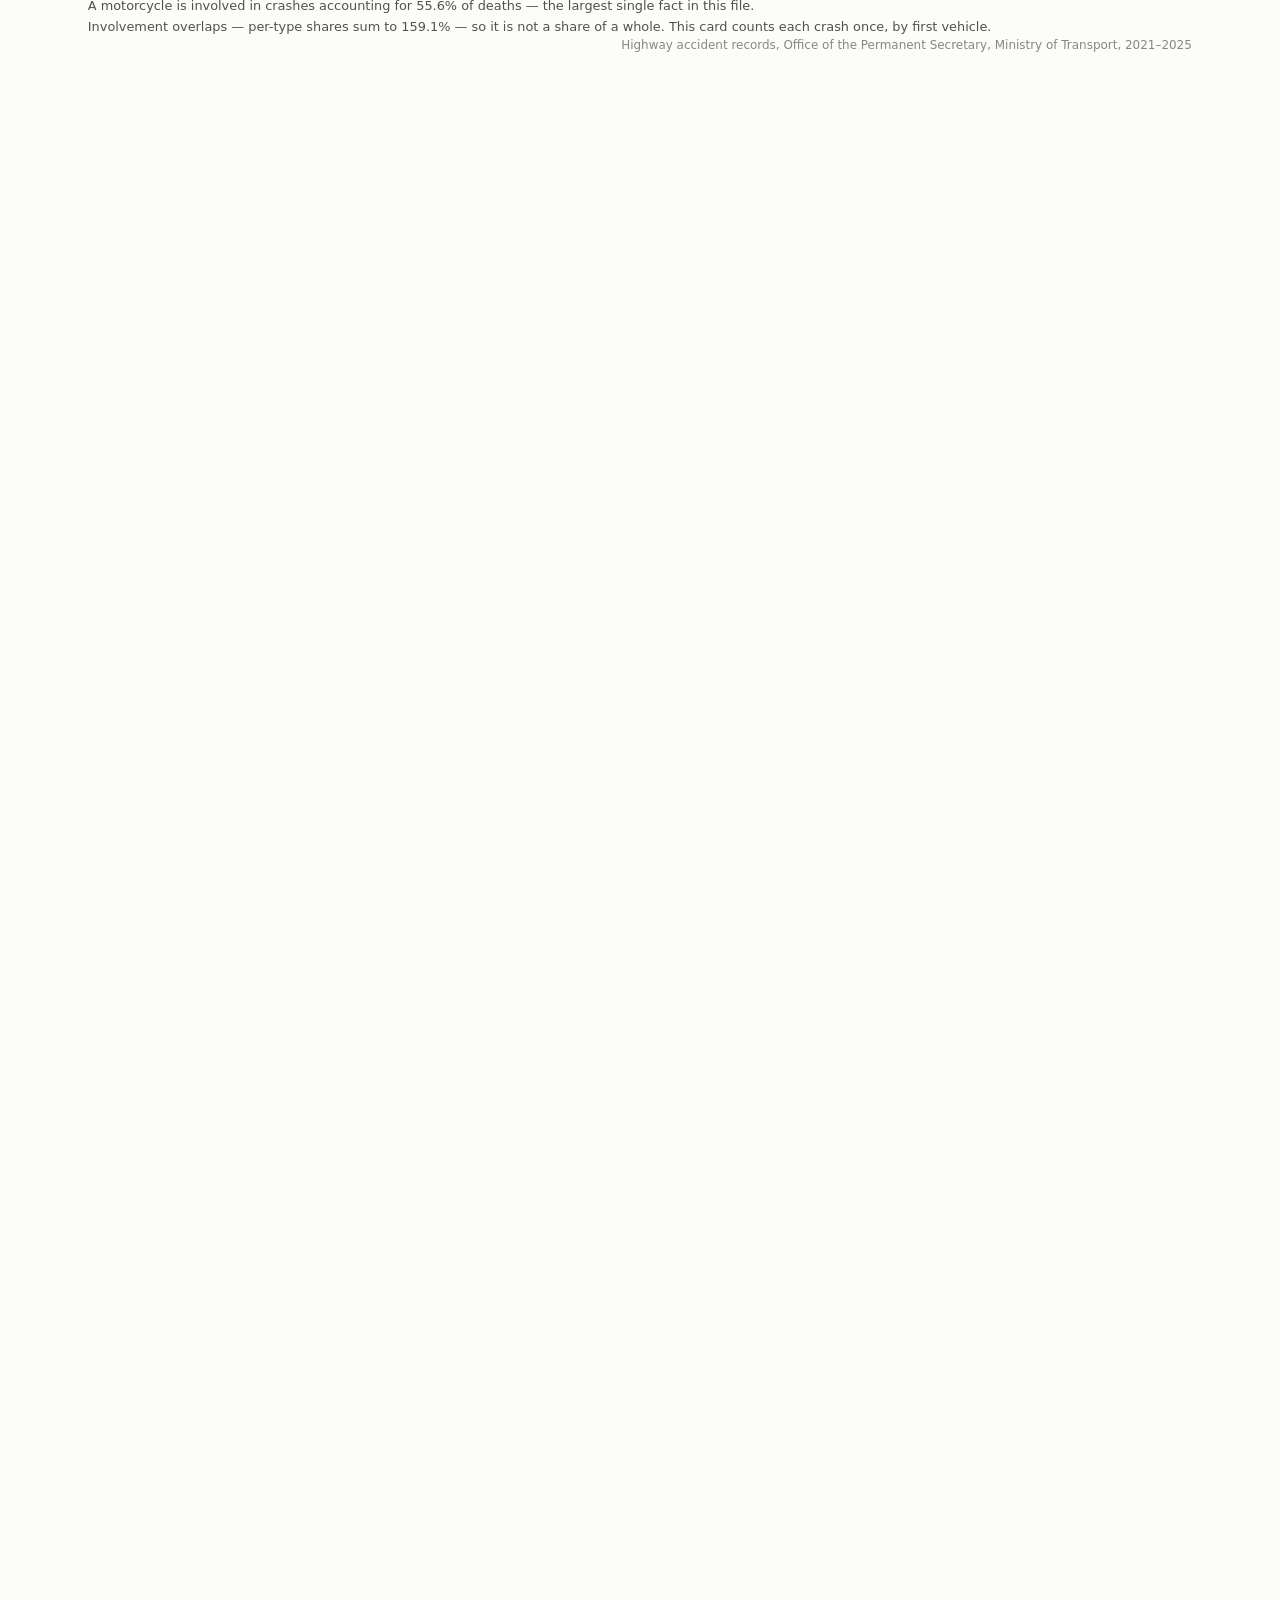
==== commit 45b348e3: "Tasha's items 1, 2, 3, 7: closing sentences, WHERE/WHEN split, page titles Four of the seven items f" ====
--- a/tab1.html
+++ b/tab1.html
@@ -16,7 +16,7 @@
 <head>
 <meta charset="utf-8">
 <meta name="viewport" content="width=device-width, initial-scale=1">
-<title>Tab 1 — Thai Highway Accidents 2021-2025</title>
+<title>Tab 1 — Where and When to Deploy Checkpoints</title>
 <link rel="stylesheet" href="assets/css/site.css">
 <link rel="stylesheet" href="assets/css/charts.css">
 </head>
@@ -145,7 +145,8 @@
        barely moves &mdash; 13.4&ndash;15.1%, Friday highest on either count &mdash; so the
        day of the week still does not decide anything. Alcohol is why the evening does:
        53% of alcohol-related crashes fall on Friday&ndash;Sunday and 59% between 19:00
-       and 04:00.</p>
+       and 04:00. A checkpoint schedule built on average daily traffic alone would miss
+       this window entirely.</p>
   </div>
 </section>
 
@@ -168,7 +169,8 @@
        deaths</b>, ahead of pickups at 27%. Road alignment barely moves &mdash; straight
        road is 71.5% of crashes and 70.0% of deaths, at 12.3 per 100, no safer than a
        curve. Weather moves the other way: rain is 12% of crashes but only 8% of deaths,
-       and clear weather is deadlier per crash &mdash; 13.1 against 7.9.</p>
+       and clear weather is deadlier per crash &mdash; 13.1 against 7.9. Motorcycle-focused
+       enforcement and rider training should be a staffing priority, not a footnote.</p>
     <p class="limits">A motorcycle is <i>involved</i> in crashes accounting for 55.6% of
        deaths &mdash; the largest single fact in this file. It is not drawn as a bar
        because involvement overlaps: 31.5% of crashes involve more than one vehicle type
--- a/assets/css/site.css
+++ b/assets/css/site.css
@@ -135,6 +135,8 @@
 .scroll-section.act3 { height: 450vh; }
 /* Four stops rather than three, so proportionally more scroll travel. */
 .scroll-section.carousel { height: 600vh; }
+/* Five archetypes, one stop each. */
+.scroll-section.clusters { height: 620vh; }
 /* A pinned chart is sized by width, so on a short screen it overflows the pin
  * and the bottom of the chart is simply cut off — on a 1366x660 laptop the
  * 1280x720 charts render 699px tall inside a 660px pin. Capping by height makes
@@ -176,6 +178,17 @@
 .section-static.dark .callout p { color: #e8e7e0; }
 .callout p:last-child { margin-bottom: 0; }
 .callout p b { font-weight: 680; }
+.callout h3 {
+  font-size: 12px; color: var(--ink-2); margin: 14px 0 6px; font-weight: 700;
+  text-transform: uppercase; letter-spacing: .03em;
+}
+.callout h3:first-of-type { margin-top: 0; }
+.section-static.dark .callout h3 { color: #cfcec4; }
+.callout ul { margin: 0 0 8px; padding-left: 20px; }
+.callout li { font-size: 13.5px; line-height: 1.55; color: var(--ink); margin-bottom: 4px; }
+.section-static.dark .callout li { color: #e8e7e0; }
+.callout li:last-child { margin-bottom: 0; }
+.callout li b { font-weight: 680; }
 
 .refs h2 { font-size: 13px; color: var(--severity); margin: 22px 0 8px; font-weight: 700; }
 .refs ul { margin: 0 0 4px; padding-left: 18px; }
--- a/assets/css/charts.css
+++ b/assets/css/charts.css
@@ -53,6 +53,10 @@
 .chart .c-value     { font-size: 16px; font-weight: 640; fill: var(--ink-2);
                       dominant-baseline: middle; }
 .chart .c-tick      { font-size: 14px; fill: var(--muted); text-anchor: middle; }
+/* A CSS rule beats a presentation attribute, so `text-anchor="end"` on a tick
+ * node is silently ignored and the label centres on the axis with half of it
+ * over the plot. Y-axis ticks must carry this class instead. */
+.chart .c-tick.c-tick-y { text-anchor: end; }
 .chart .c-axistitle { font-size: 15px; font-weight: 640; fill: var(--ink-2); }
 .chart .c-gridline  { stroke: var(--grid); stroke-width: 1; }
 .chart .c-baseline  { stroke: var(--axis); stroke-width: 1.4; }
@@ -81,6 +85,26 @@
 .chart .is-thin .c-rowlabel { fill: var(--muted); }
 .chart .is-thin .c-value    { fill: var(--muted); }
 
+/* Slide 10. Parity is the model's own prediction, so it is drawn as ink rather
+ * than as data: everything above it is the finding. */
+.chart .c-parity      { stroke: var(--ink-2); stroke-width: 1.4; }
+.chart .c-paritylabel { font-size: 13px; fill: var(--ink); font-weight: 640; }
+
+/* Slides 7, 10b, 11, 13, 13b. */
+.chart .c-fit         { stroke: var(--ink-2); stroke-width: 2; stroke-linecap: round; }
+.chart .c-stat        { font-size: 15px; font-weight: 640; fill: var(--ink); }
+.chart .c-panelnote   { font-size: 12.5px; fill: var(--muted); }
+.chart .c-value-mid   { text-anchor: middle; }
+.chart .c-legendlabel { font-size: 13px; font-weight: 640; }
+/* Bands are the same hue as their series, so uncertainty reads as belonging to
+ * that line rather than as a separate quantity. The 95% sits under the 80%. */
+.chart .c-band95      { opacity: 0.13; }
+.chart .c-band80      { opacity: 0.24; }
+/* Where observation stops and forecast begins. Dashed, because the line that
+ * crosses it changes status there. */
+.chart .c-divider     { stroke: var(--muted); stroke-width: 1.2; stroke-dasharray: 4 4; }
+.chart .c-forecast    { stroke-dasharray: 7 5; }
+
 .chart .c-point   { opacity: 0.72; }
 .chart .c-trendline { stroke-linecap: round; }
 .chart .c-line    { }
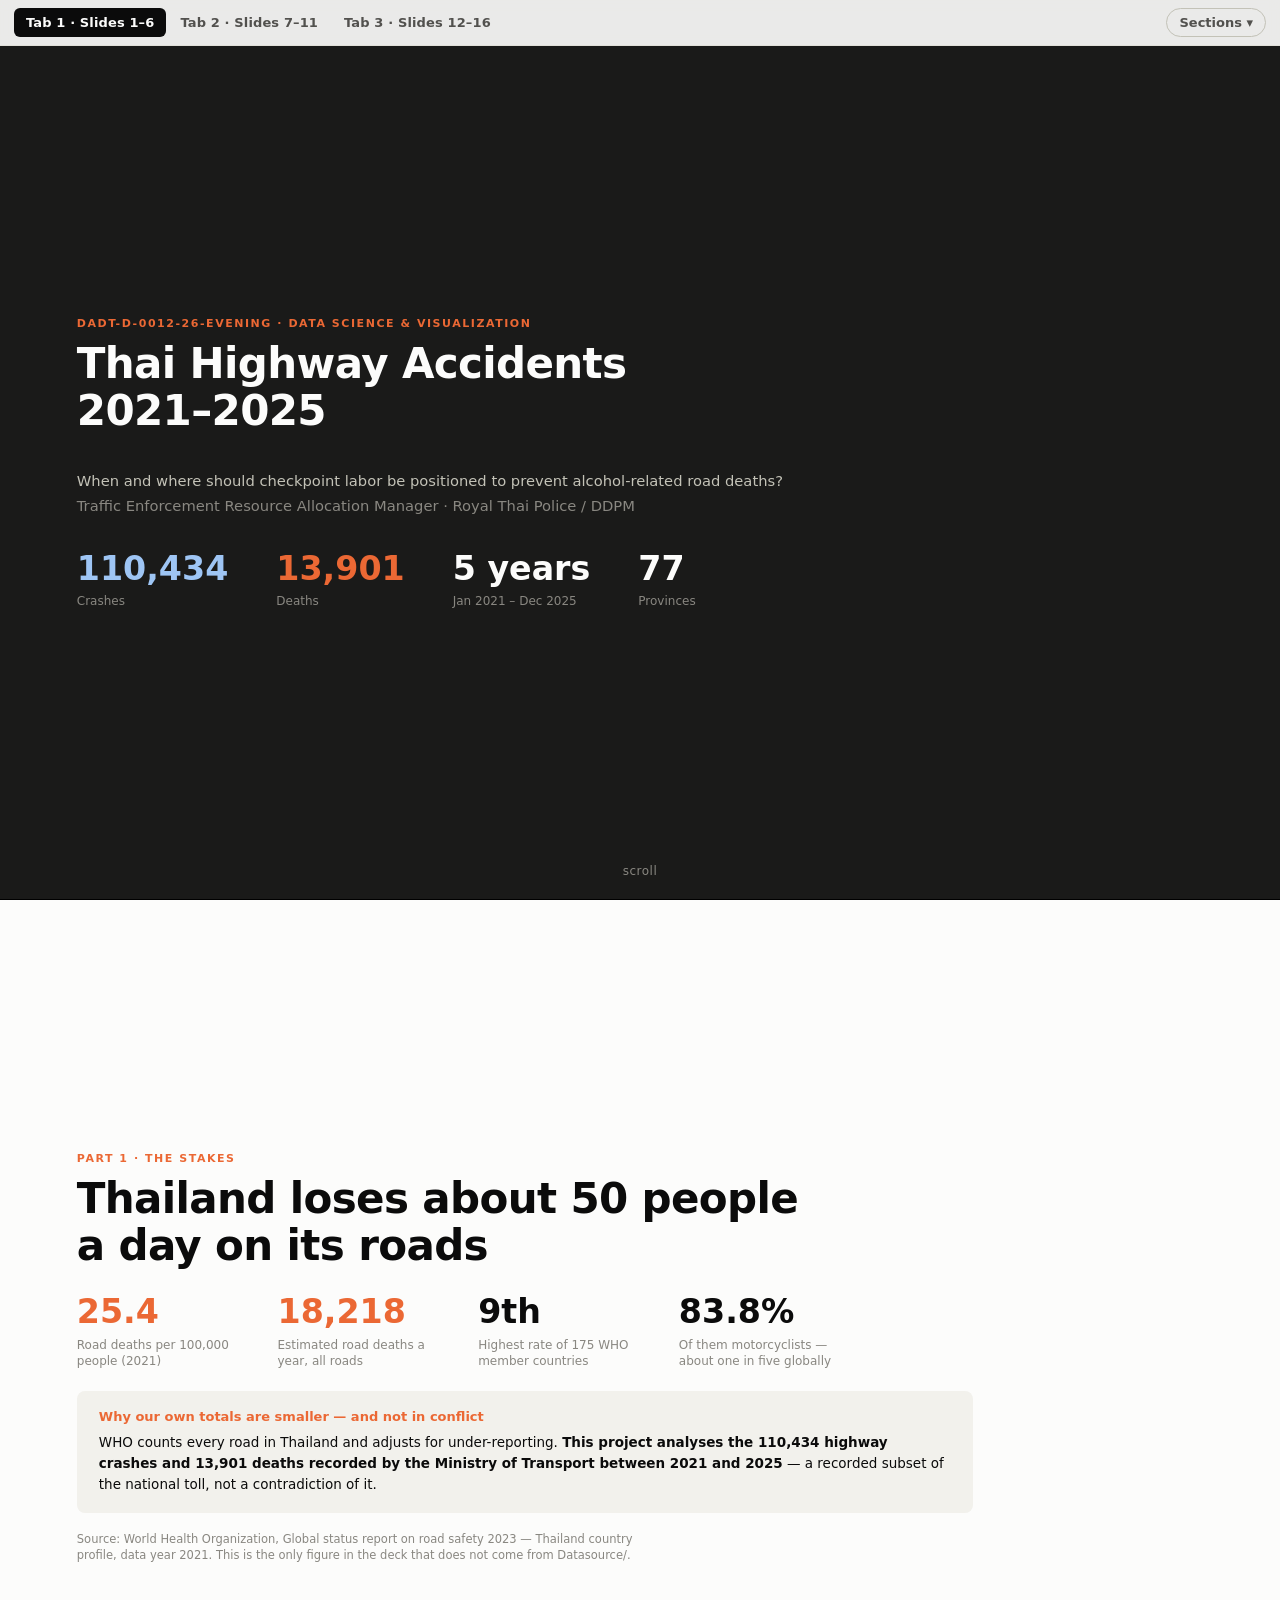
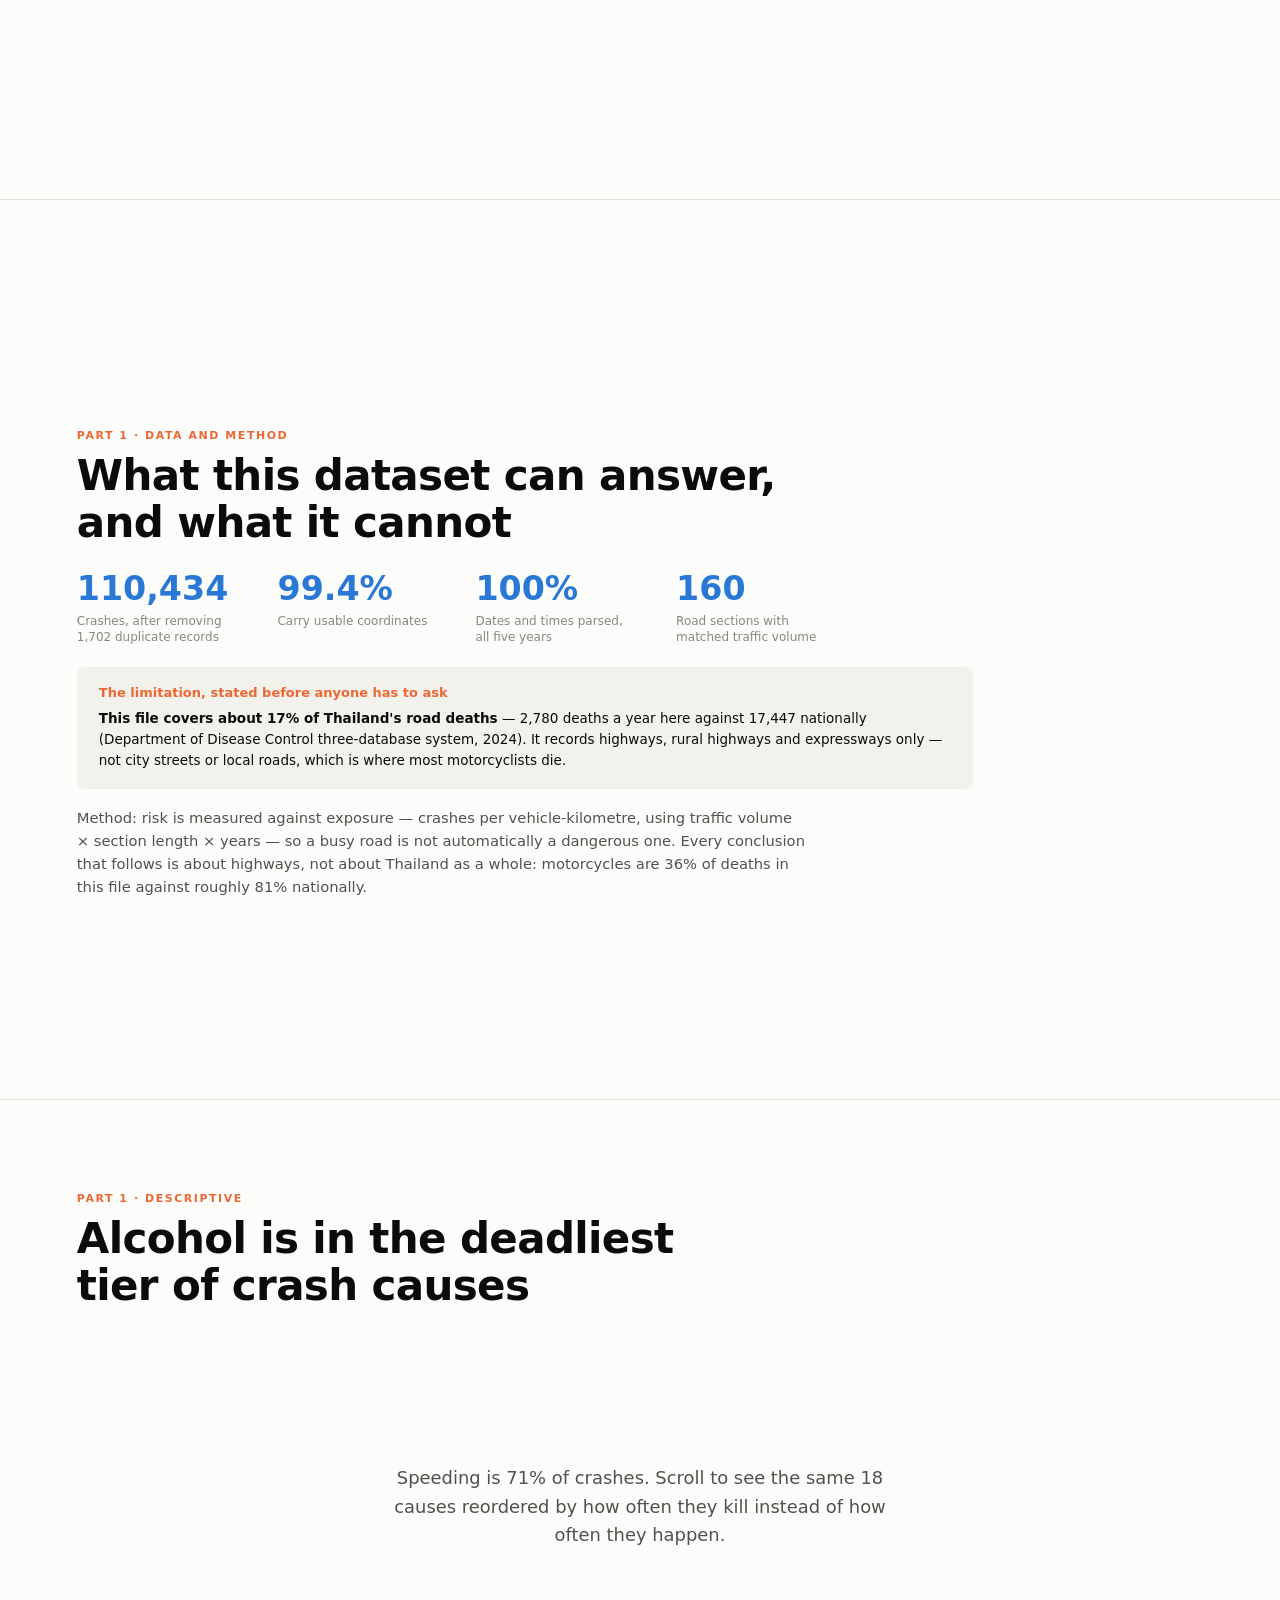
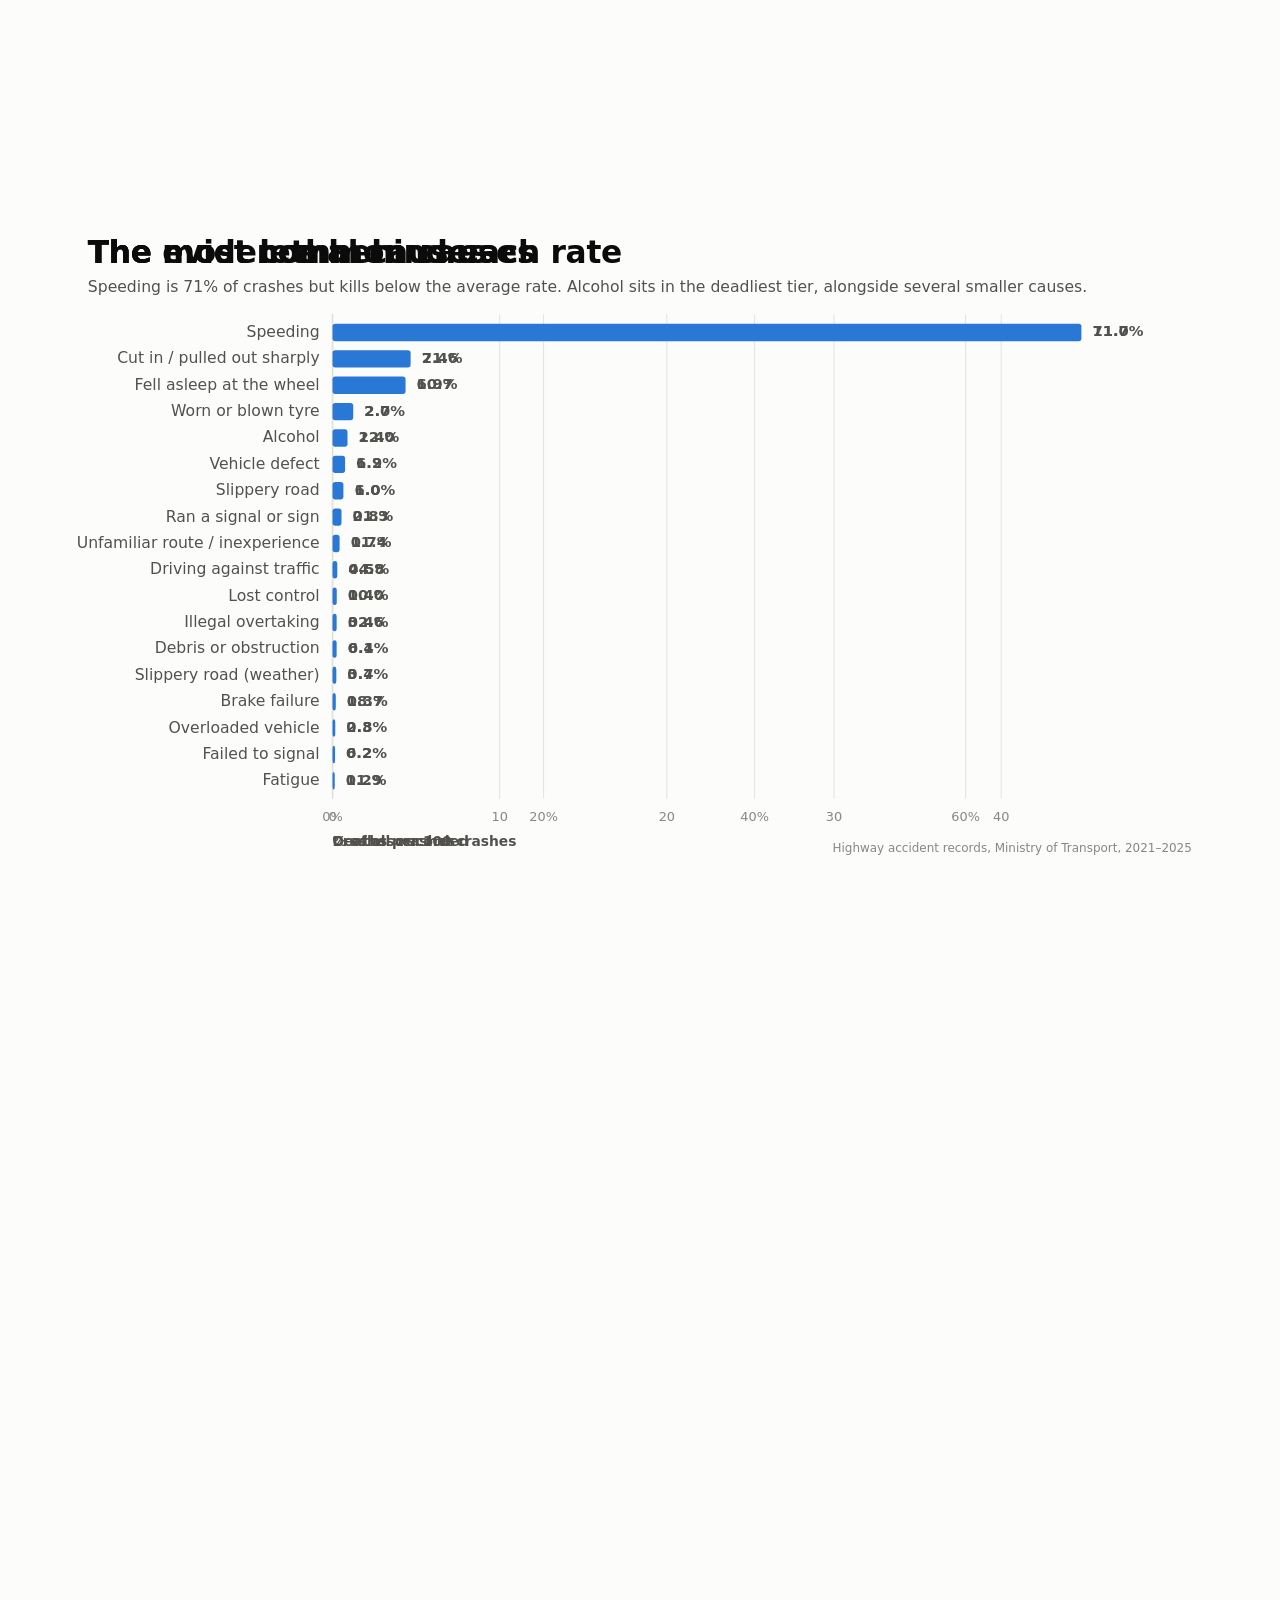
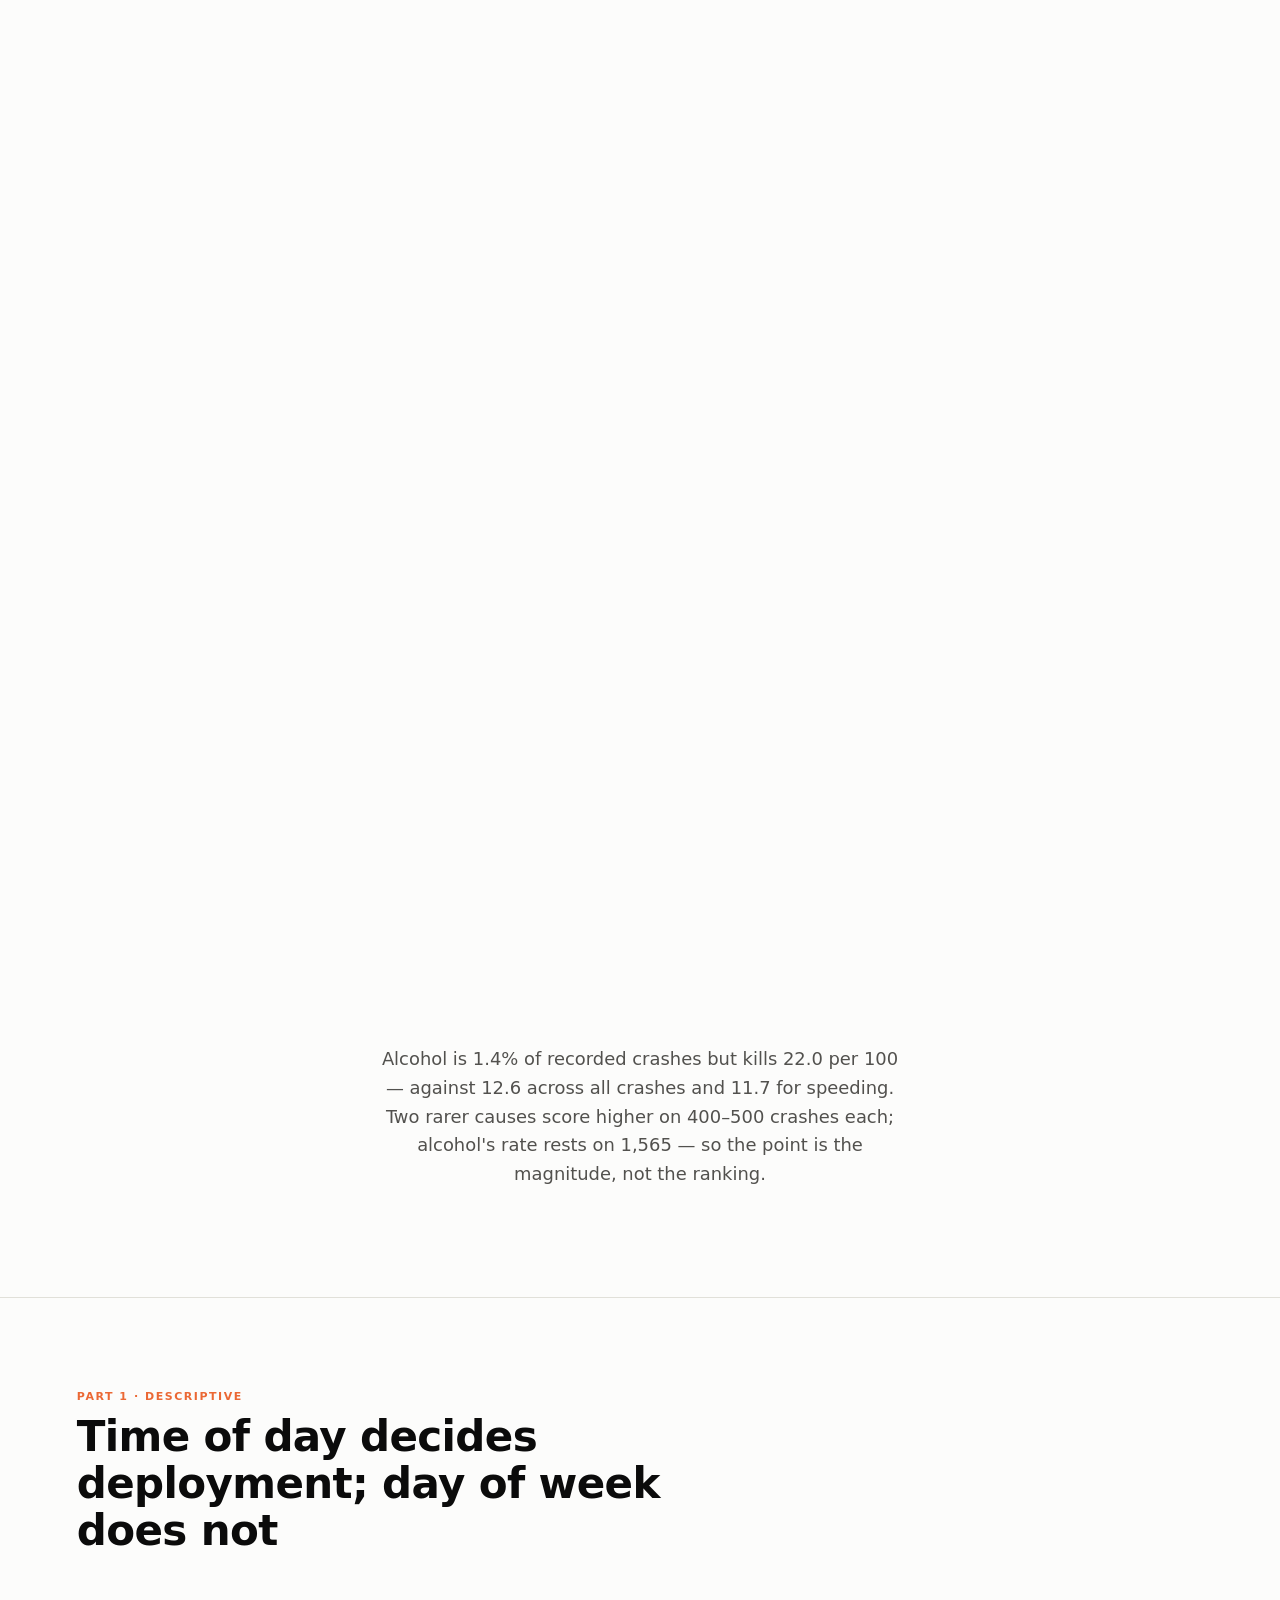
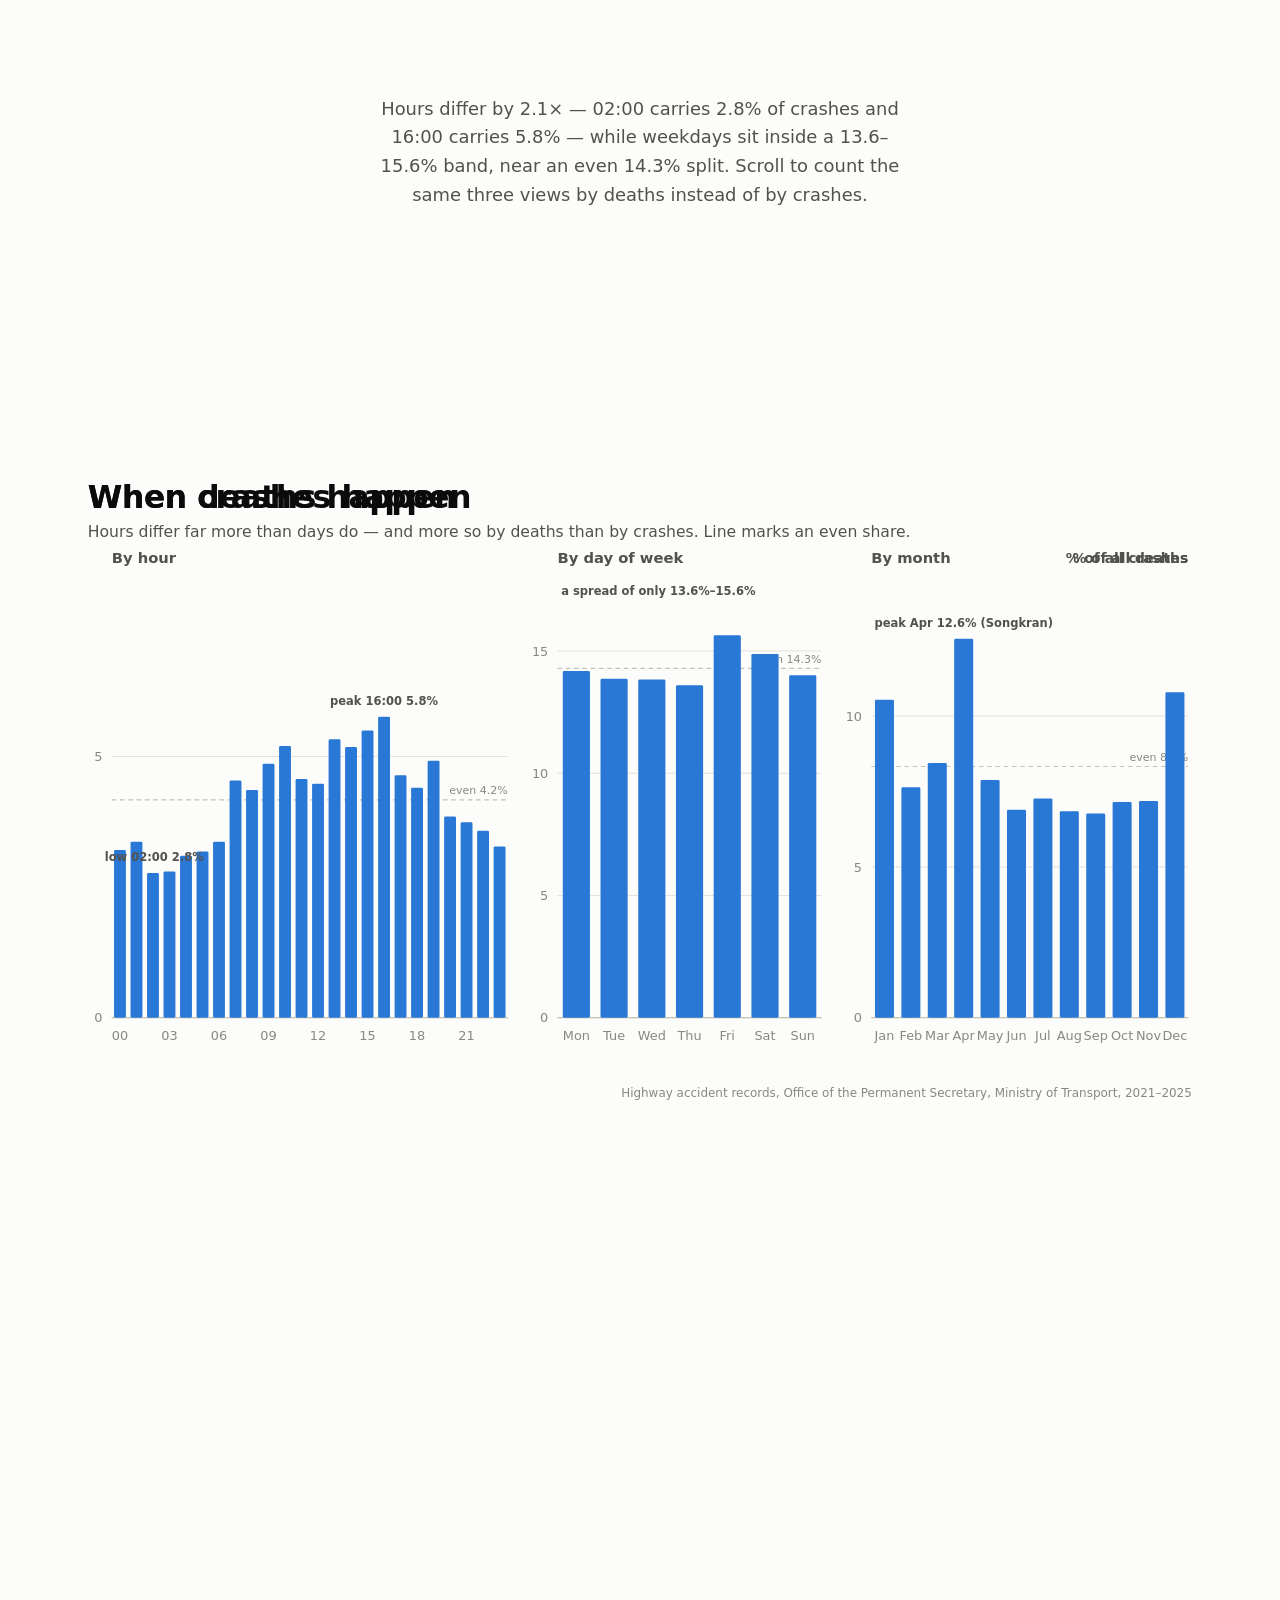
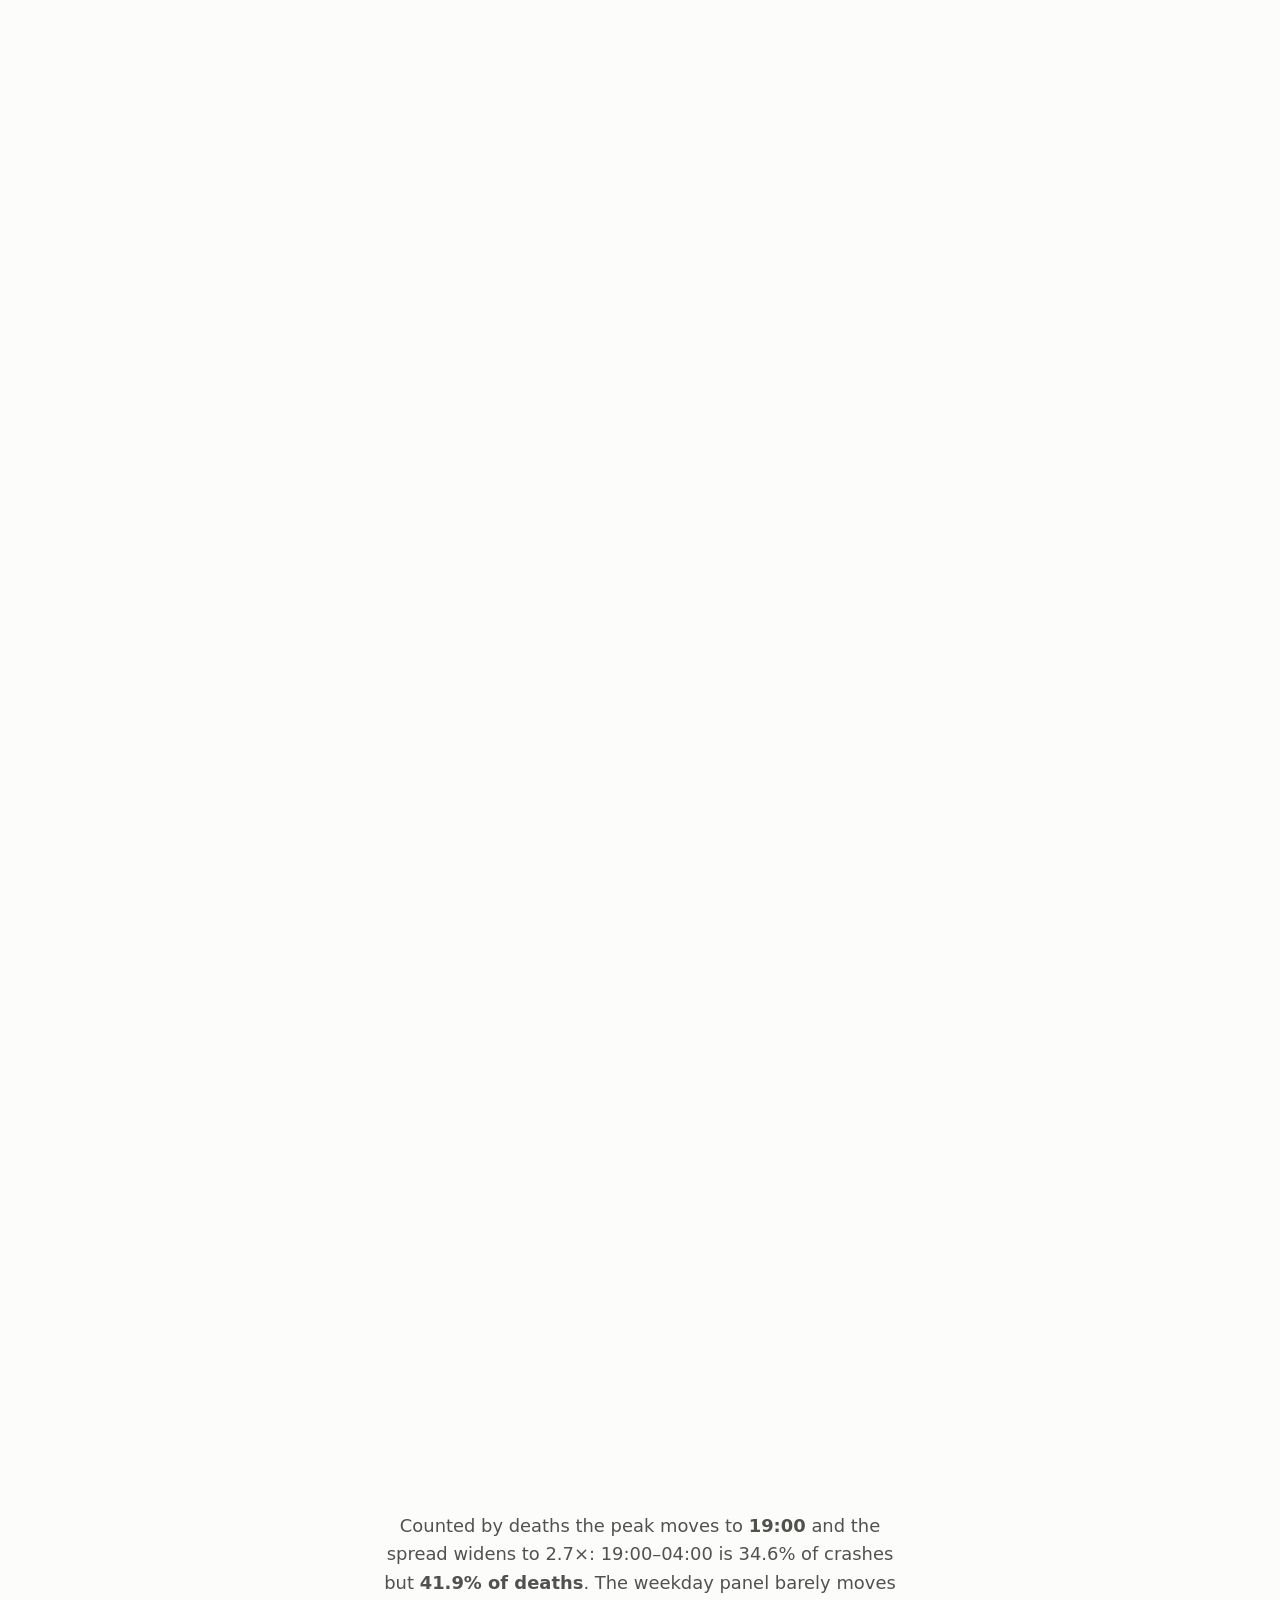
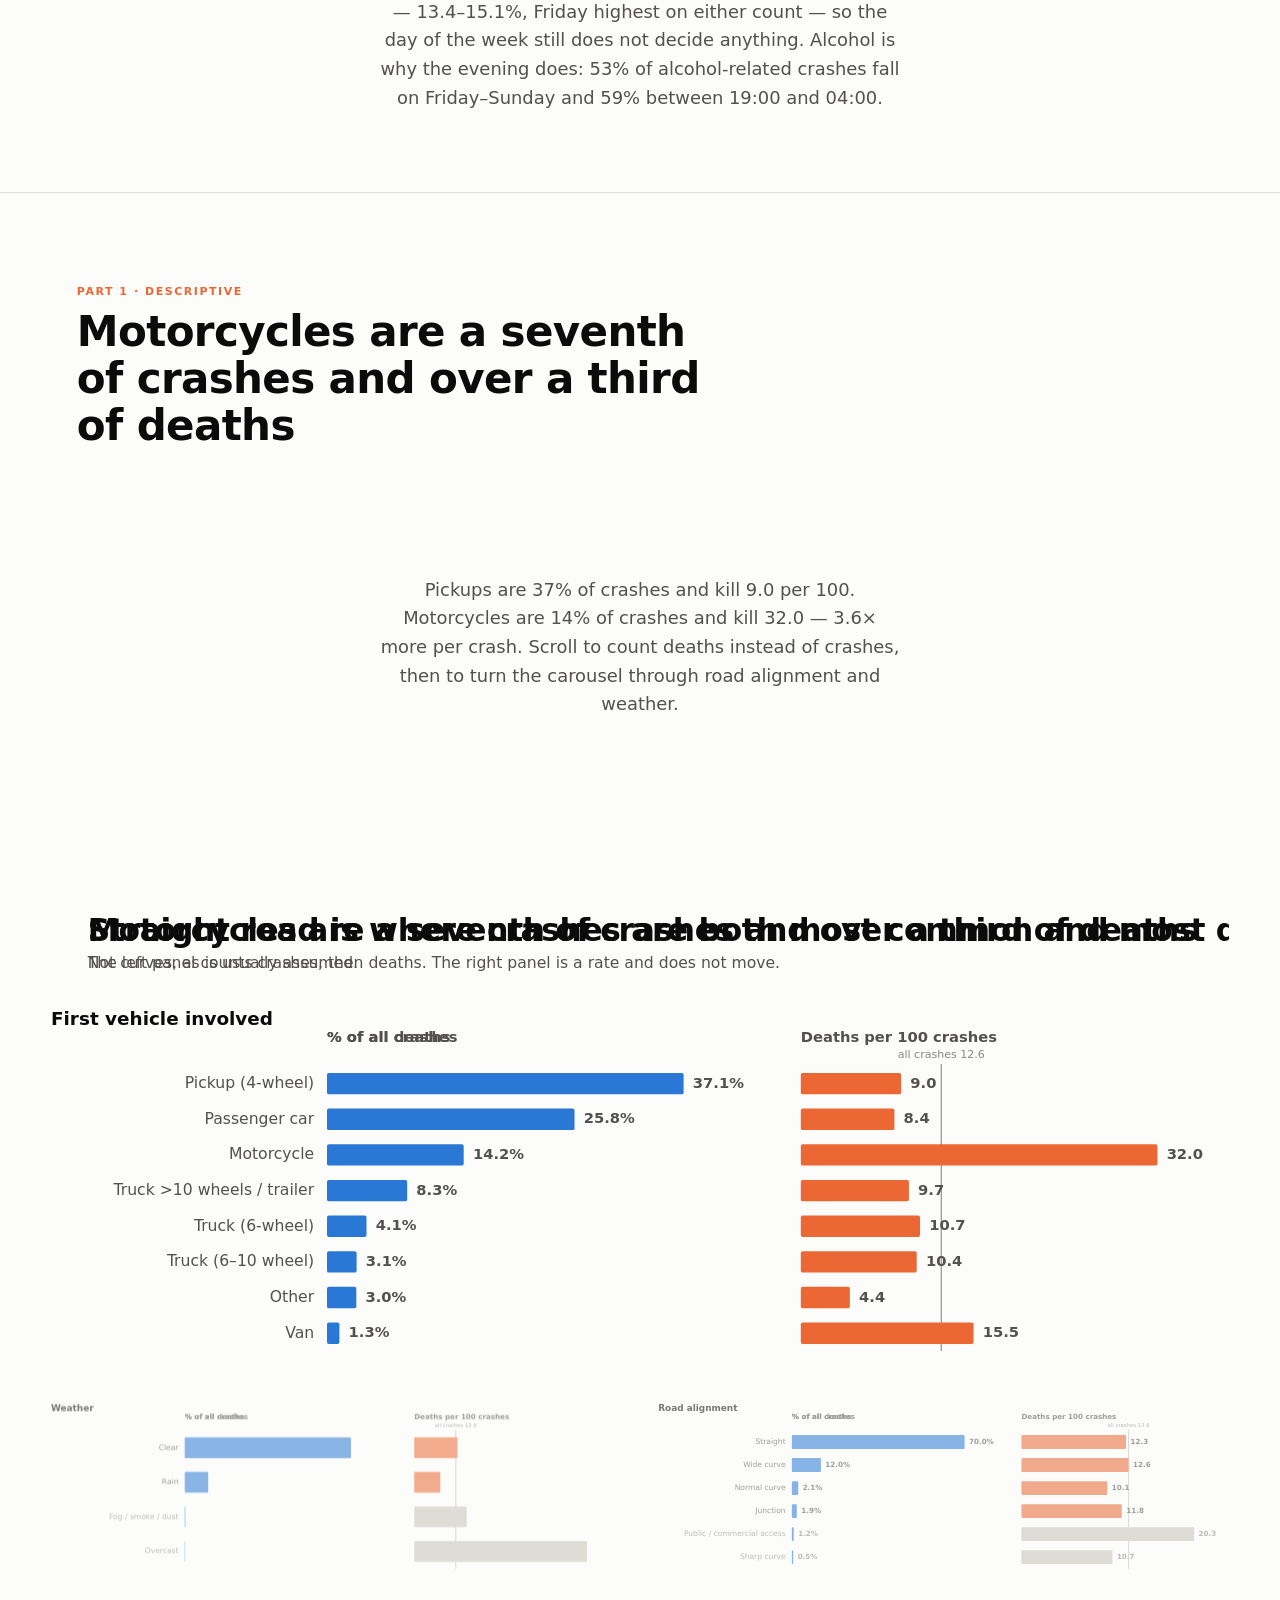
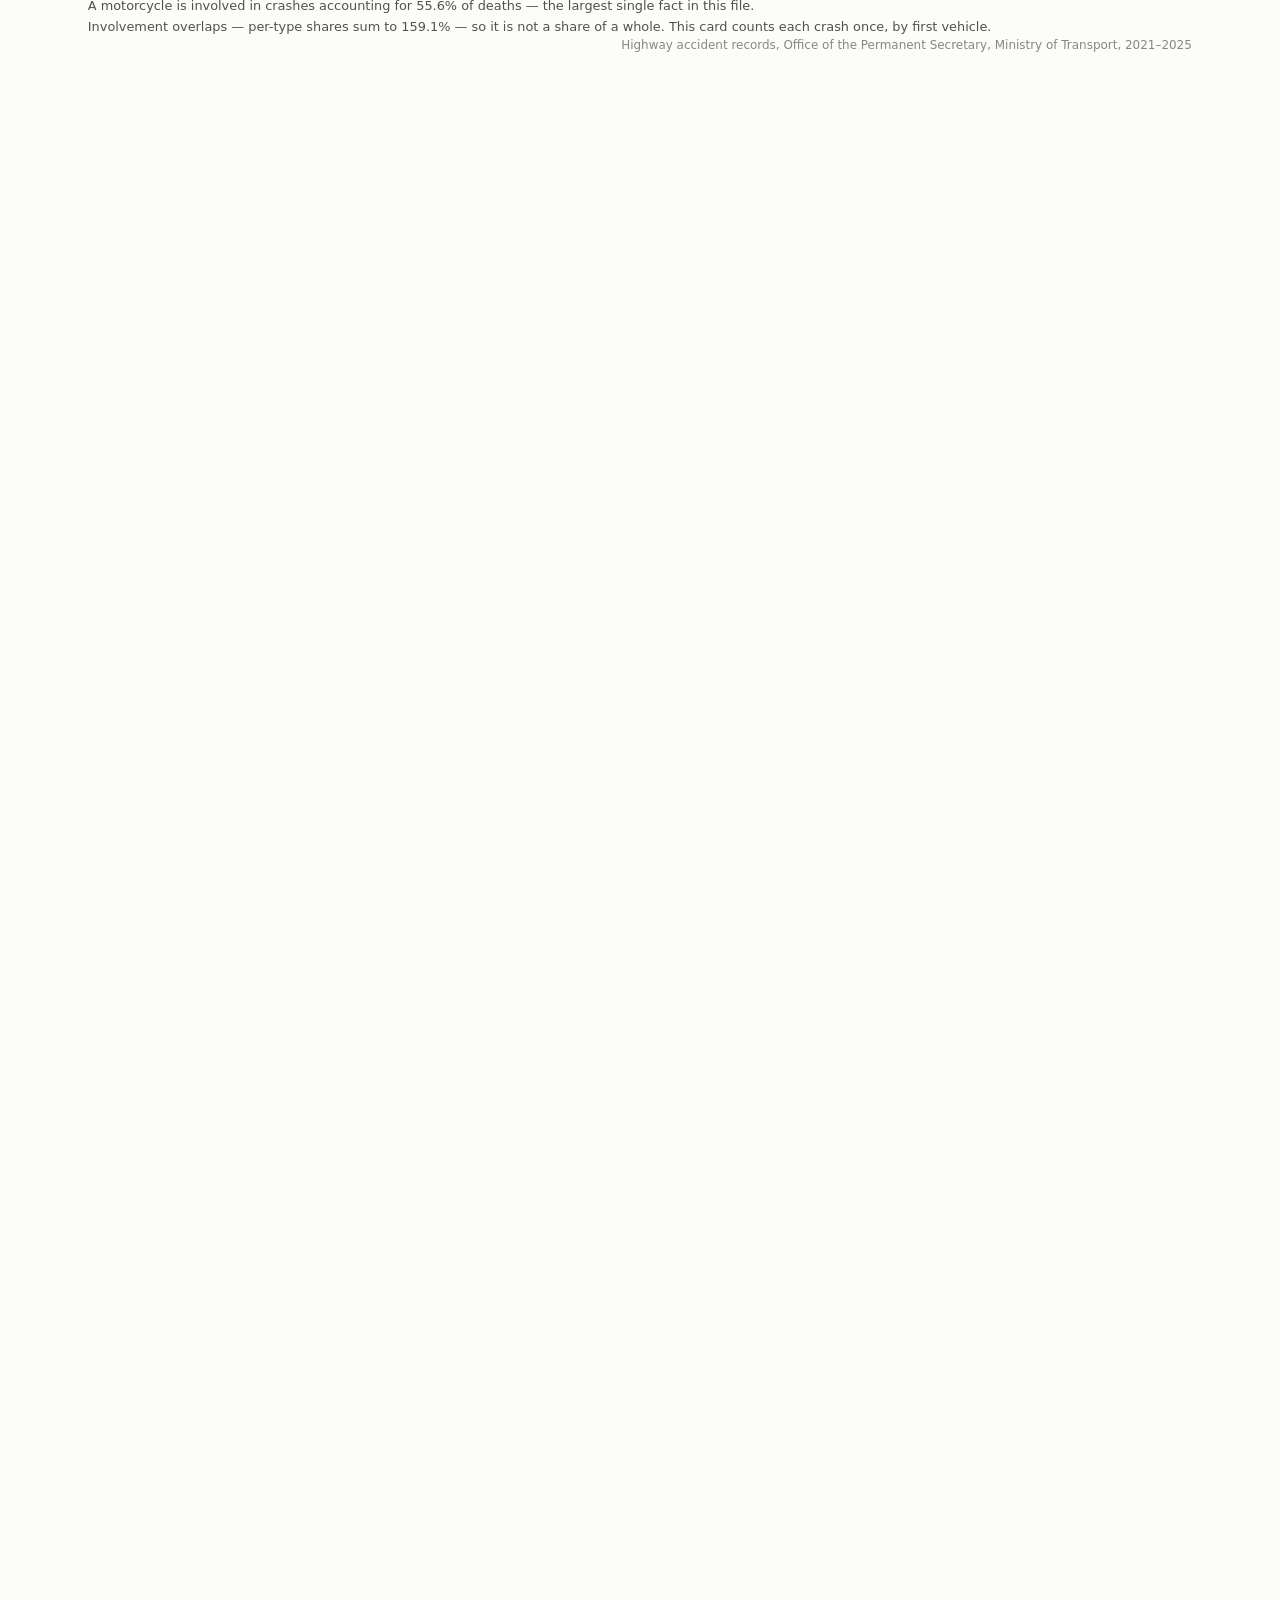
==== commit f4733ffd: "Revert "Tasha's items 1, 2, 3, 7: closing sentences, WHERE/WHEN split, page titles" This reverts 45b" ====
--- a/tab1.html
+++ b/tab1.html
@@ -16,7 +16,7 @@
 <head>
 <meta charset="utf-8">
 <meta name="viewport" content="width=device-width, initial-scale=1">
-<title>Tab 1 — Where and When to Deploy Checkpoints</title>
+<title>Tab 1 — Thai Highway Accidents 2021-2025</title>
 <link rel="stylesheet" href="assets/css/site.css">
 <link rel="stylesheet" href="assets/css/charts.css">
 </head>
@@ -145,8 +145,7 @@
        barely moves &mdash; 13.4&ndash;15.1%, Friday highest on either count &mdash; so the
        day of the week still does not decide anything. Alcohol is why the evening does:
        53% of alcohol-related crashes fall on Friday&ndash;Sunday and 59% between 19:00
-       and 04:00. A checkpoint schedule built on average daily traffic alone would miss
-       this window entirely.</p>
+       and 04:00.</p>
   </div>
 </section>
 
@@ -169,8 +168,7 @@
        deaths</b>, ahead of pickups at 27%. Road alignment barely moves &mdash; straight
        road is 71.5% of crashes and 70.0% of deaths, at 12.3 per 100, no safer than a
        curve. Weather moves the other way: rain is 12% of crashes but only 8% of deaths,
-       and clear weather is deadlier per crash &mdash; 13.1 against 7.9. Motorcycle-focused
-       enforcement and rider training should be a staffing priority, not a footnote.</p>
+       and clear weather is deadlier per crash &mdash; 13.1 against 7.9.</p>
     <p class="limits">A motorcycle is <i>involved</i> in crashes accounting for 55.6% of
        deaths &mdash; the largest single fact in this file. It is not drawn as a bar
        because involvement overlaps: 31.5% of crashes involve more than one vehicle type
--- a/assets/css/site.css
+++ b/assets/css/site.css
@@ -178,17 +178,6 @@
 .section-static.dark .callout p { color: #e8e7e0; }
 .callout p:last-child { margin-bottom: 0; }
 .callout p b { font-weight: 680; }
-.callout h3 {
-  font-size: 12px; color: var(--ink-2); margin: 14px 0 6px; font-weight: 700;
-  text-transform: uppercase; letter-spacing: .03em;
-}
-.callout h3:first-of-type { margin-top: 0; }
-.section-static.dark .callout h3 { color: #cfcec4; }
-.callout ul { margin: 0 0 8px; padding-left: 20px; }
-.callout li { font-size: 13.5px; line-height: 1.55; color: var(--ink); margin-bottom: 4px; }
-.section-static.dark .callout li { color: #e8e7e0; }
-.callout li:last-child { margin-bottom: 0; }
-.callout li b { font-weight: 680; }
 
 .refs h2 { font-size: 13px; color: var(--severity); margin: 22px 0 8px; font-weight: 700; }
 .refs ul { margin: 0 0 4px; padding-left: 18px; }
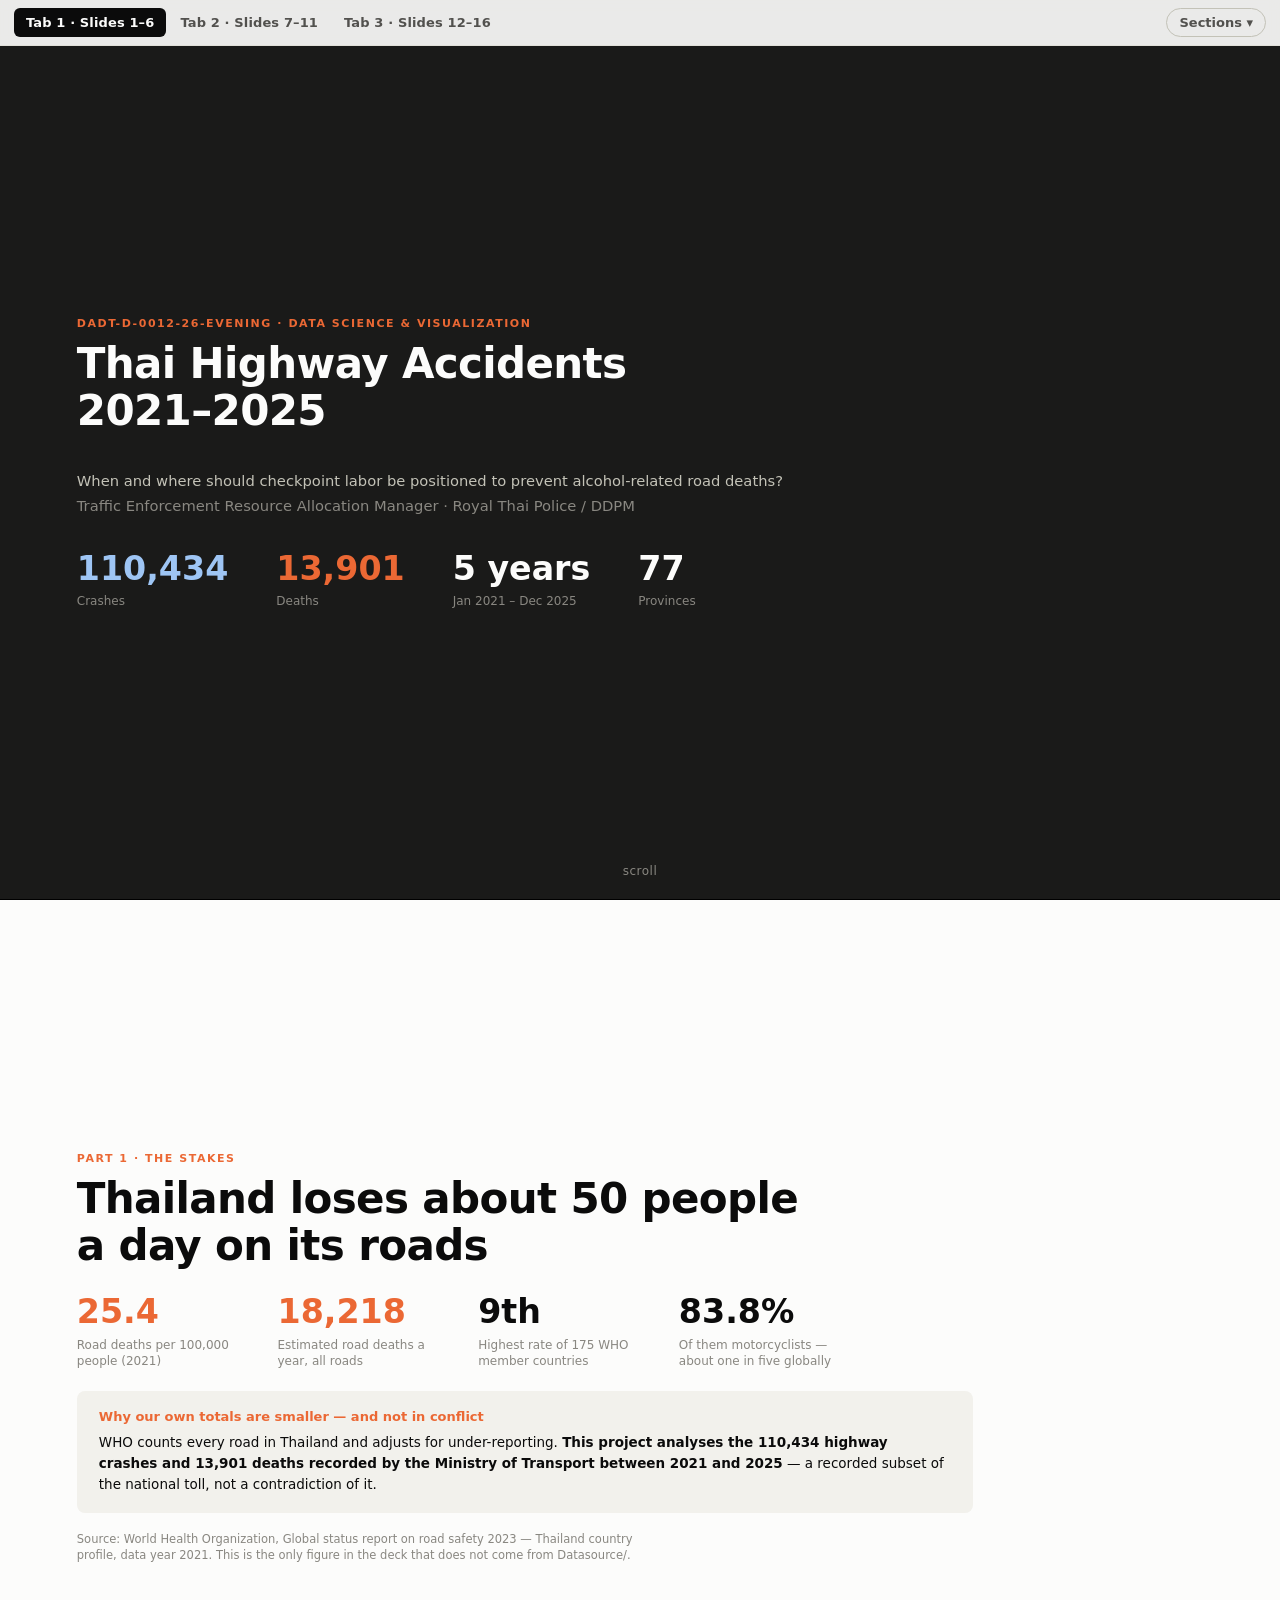
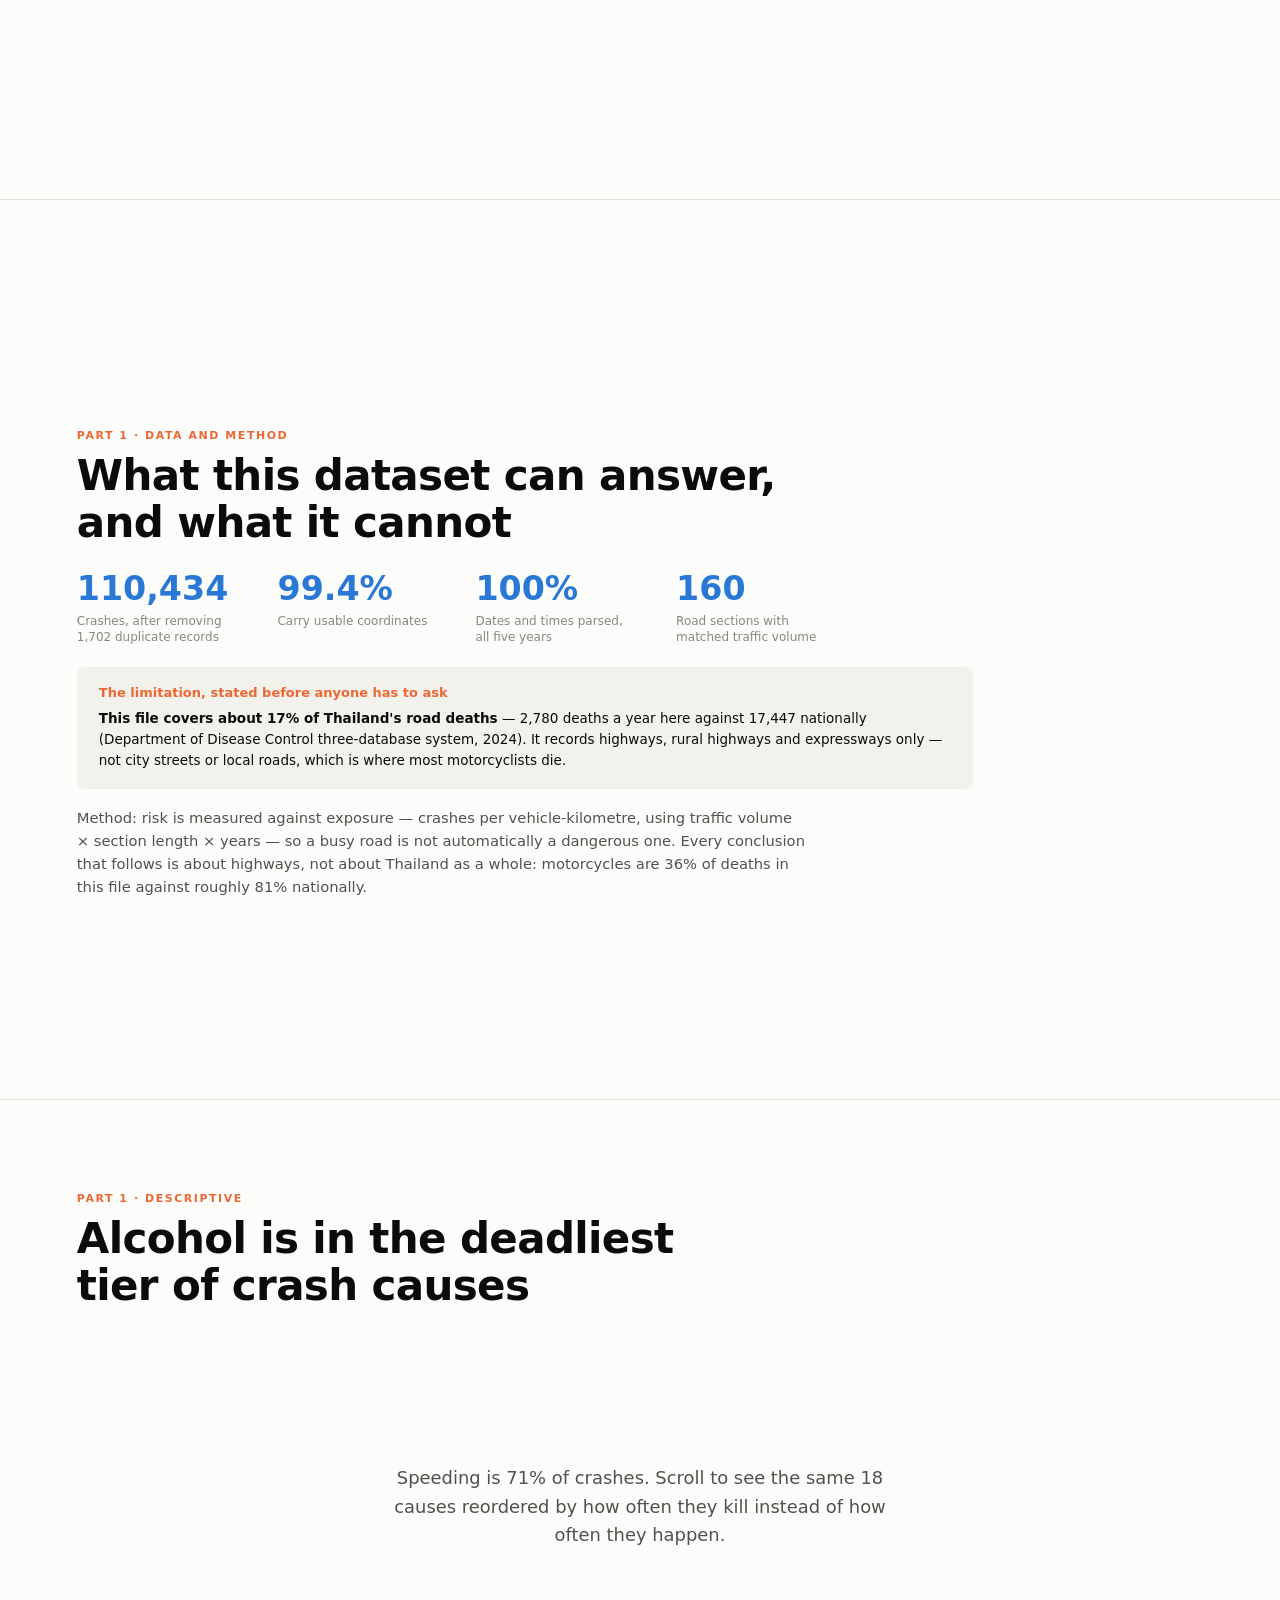
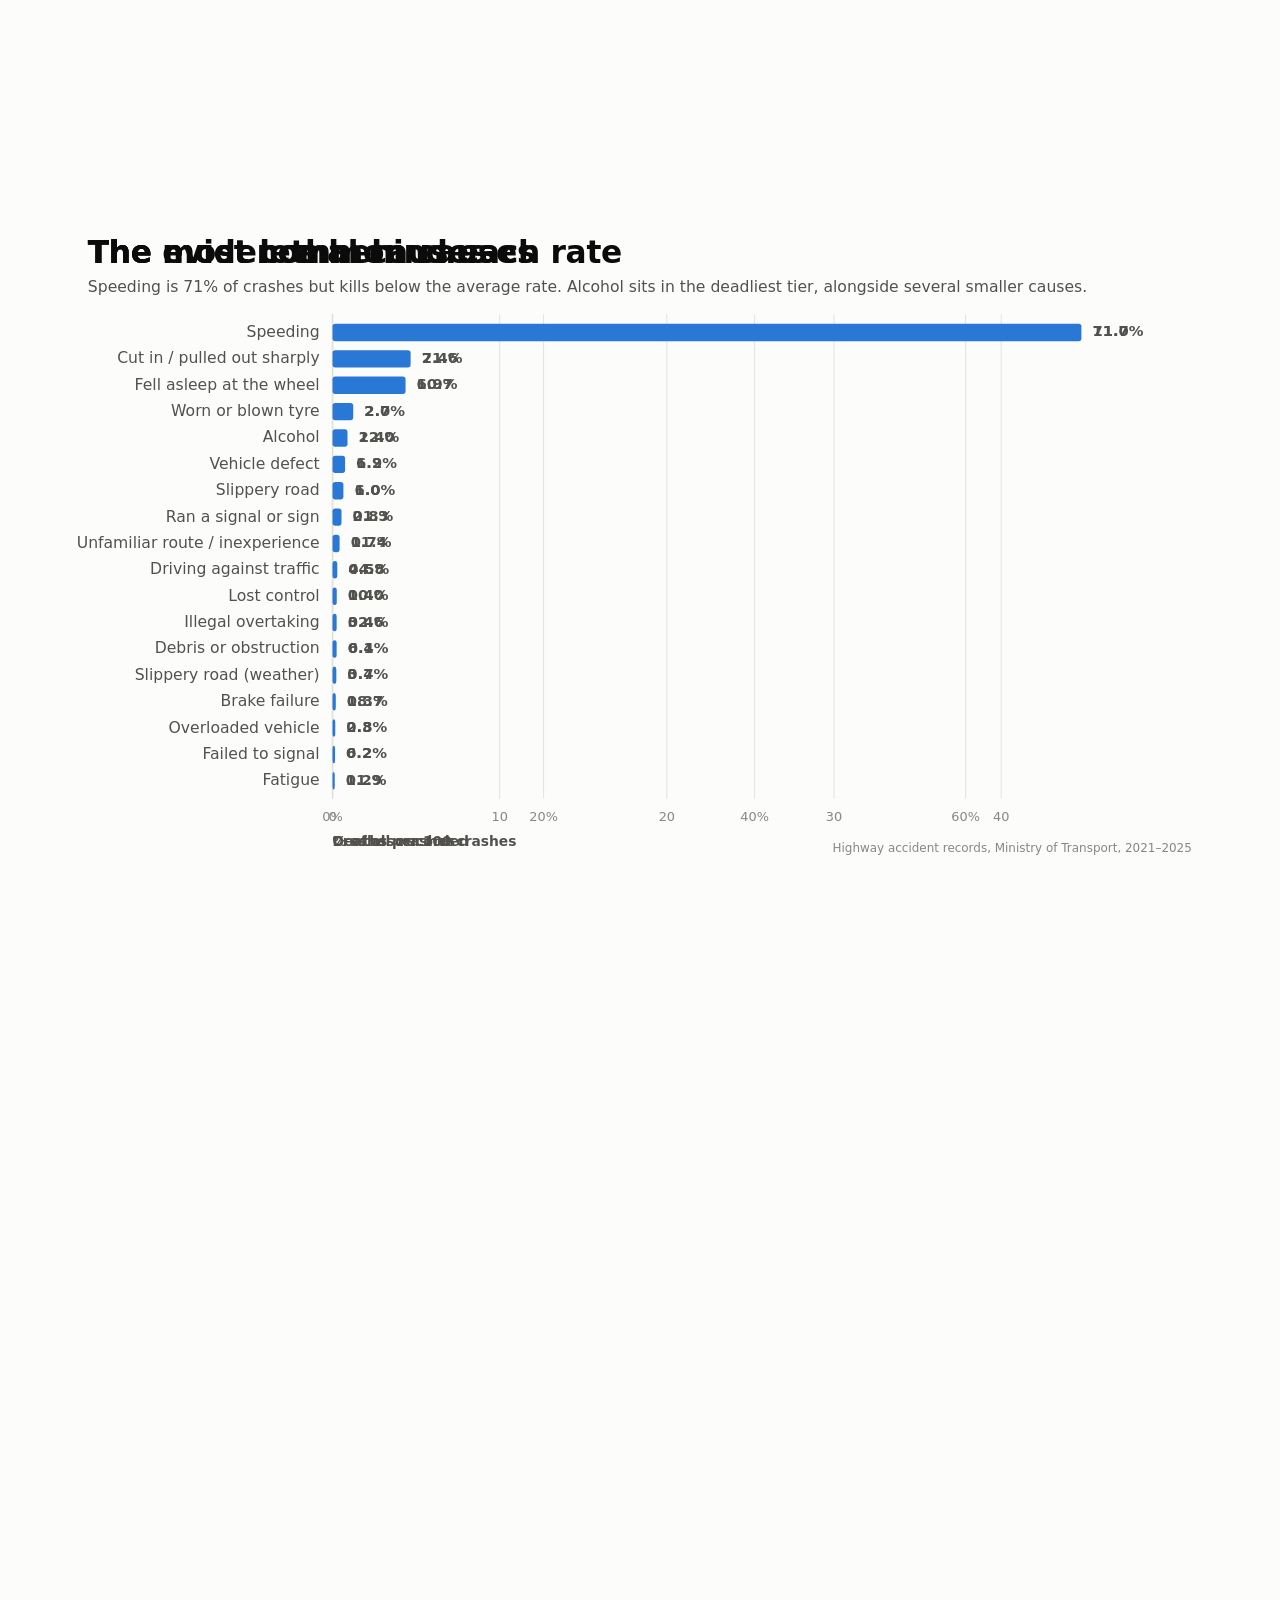
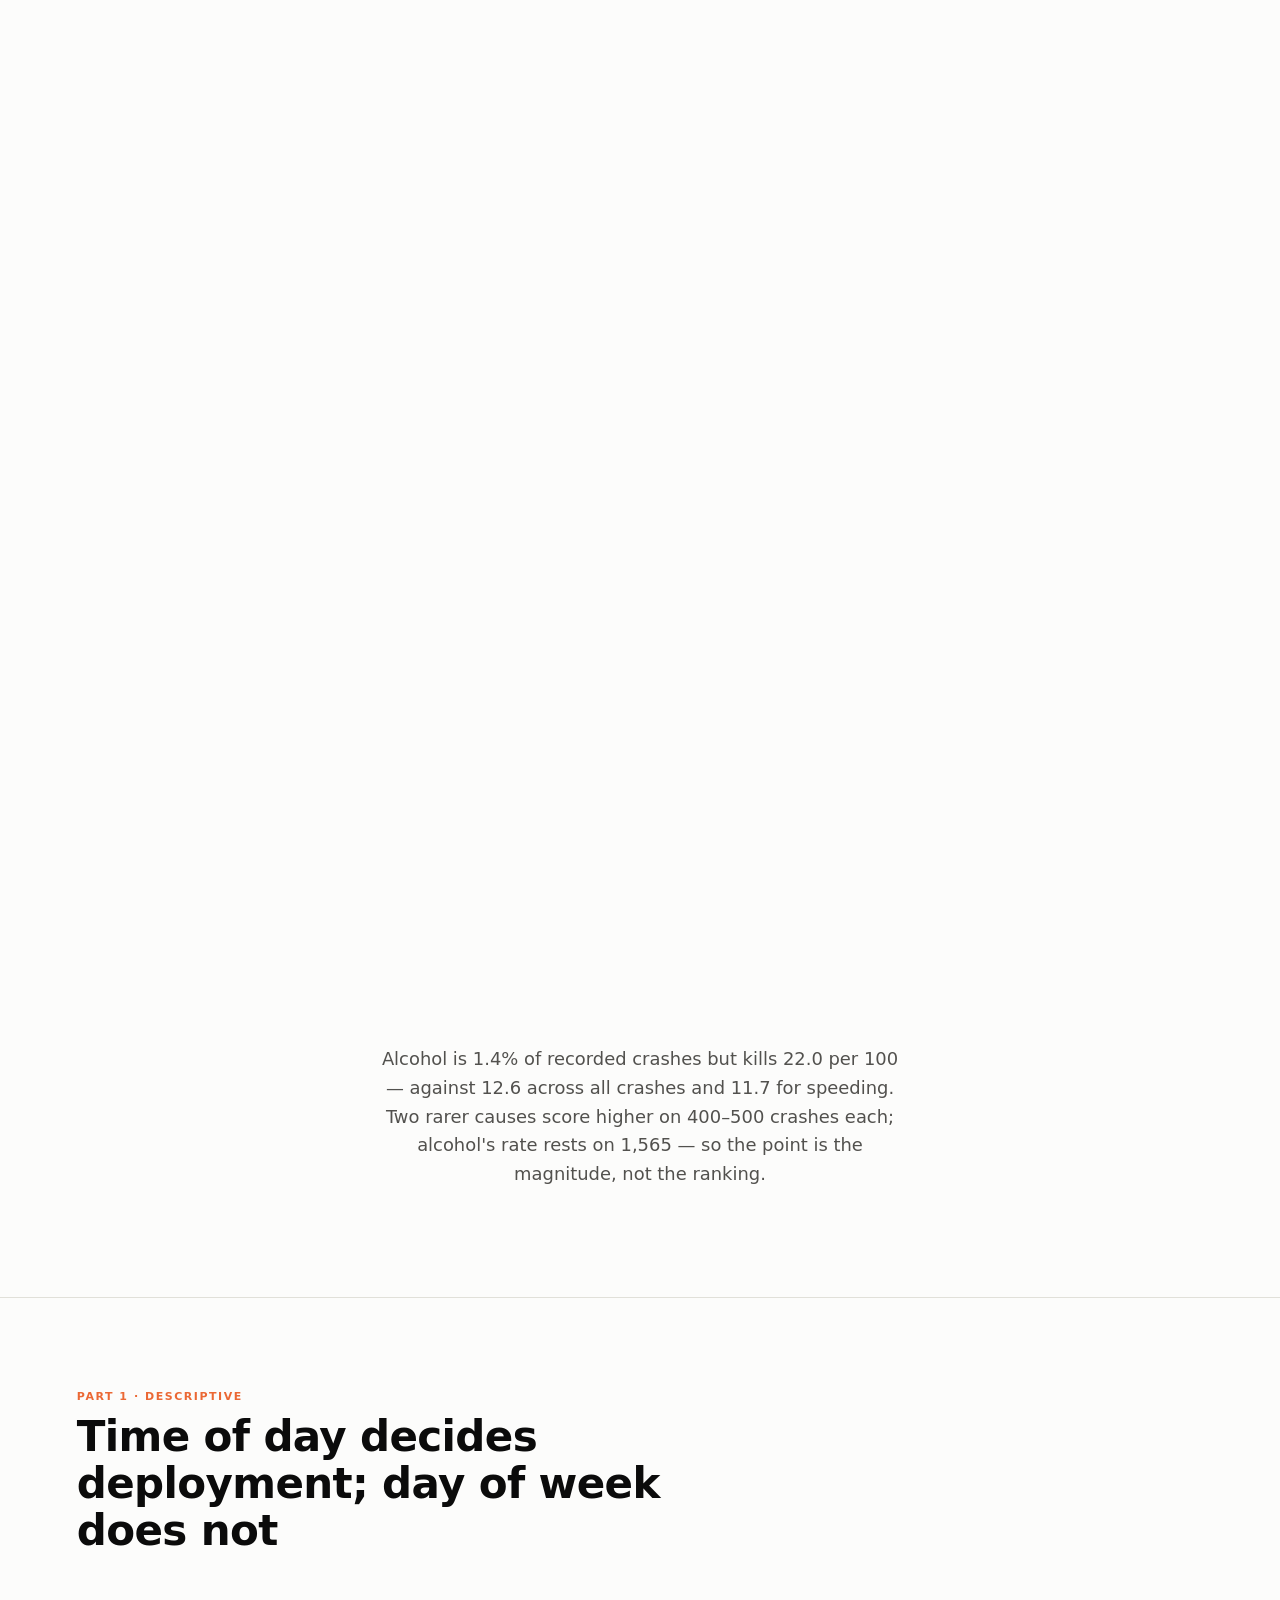
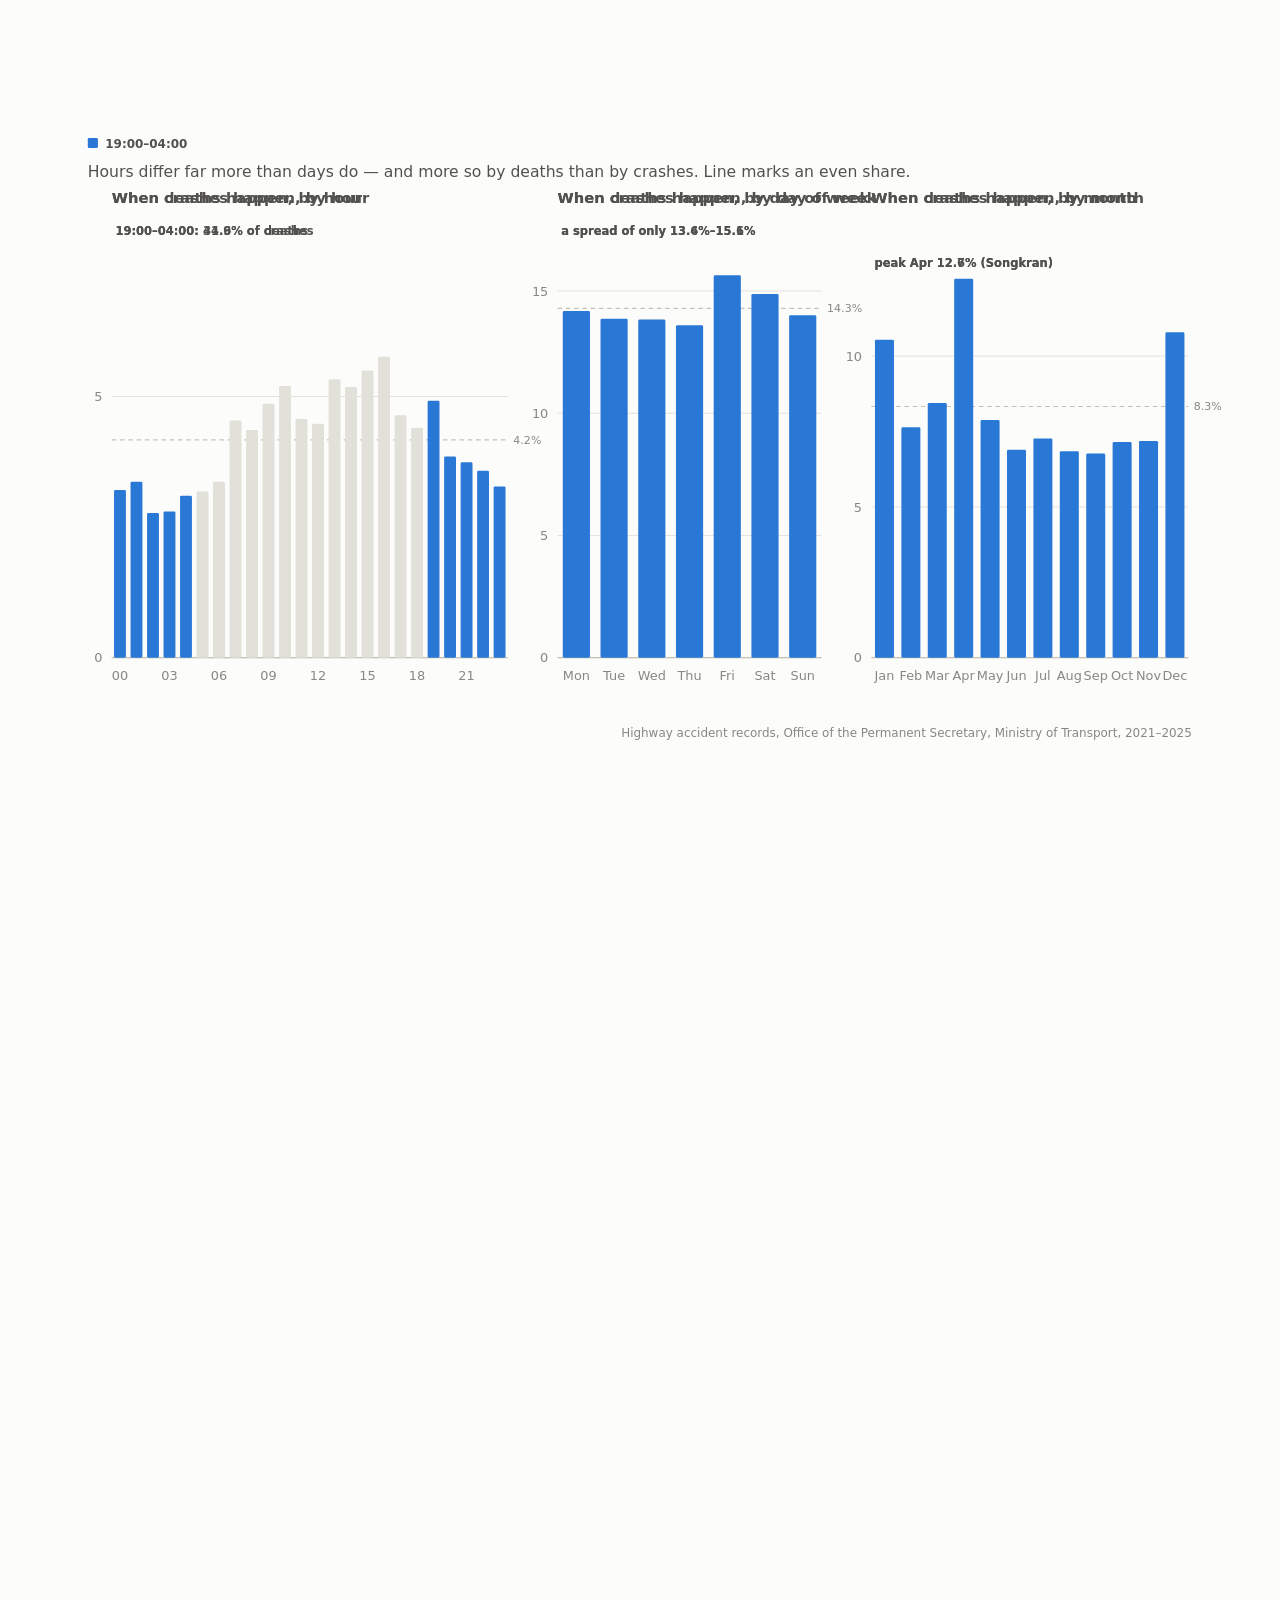
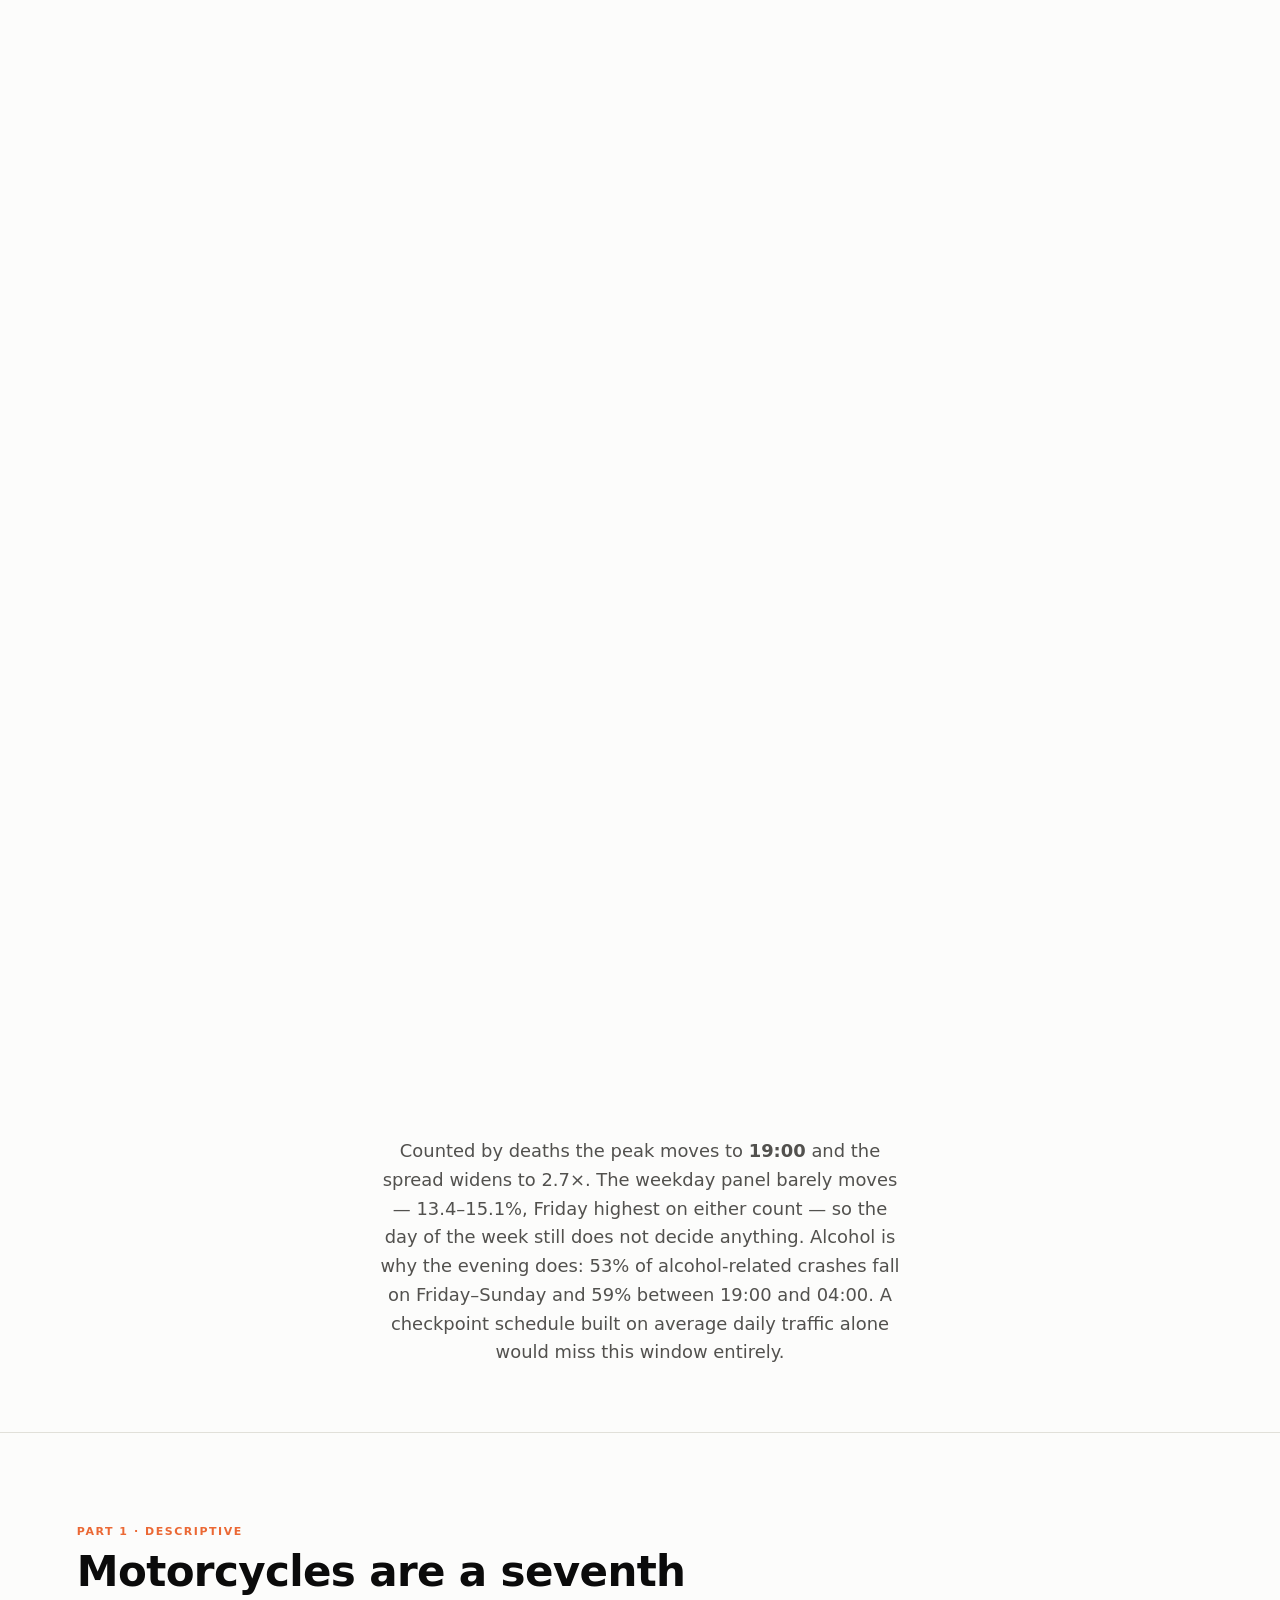
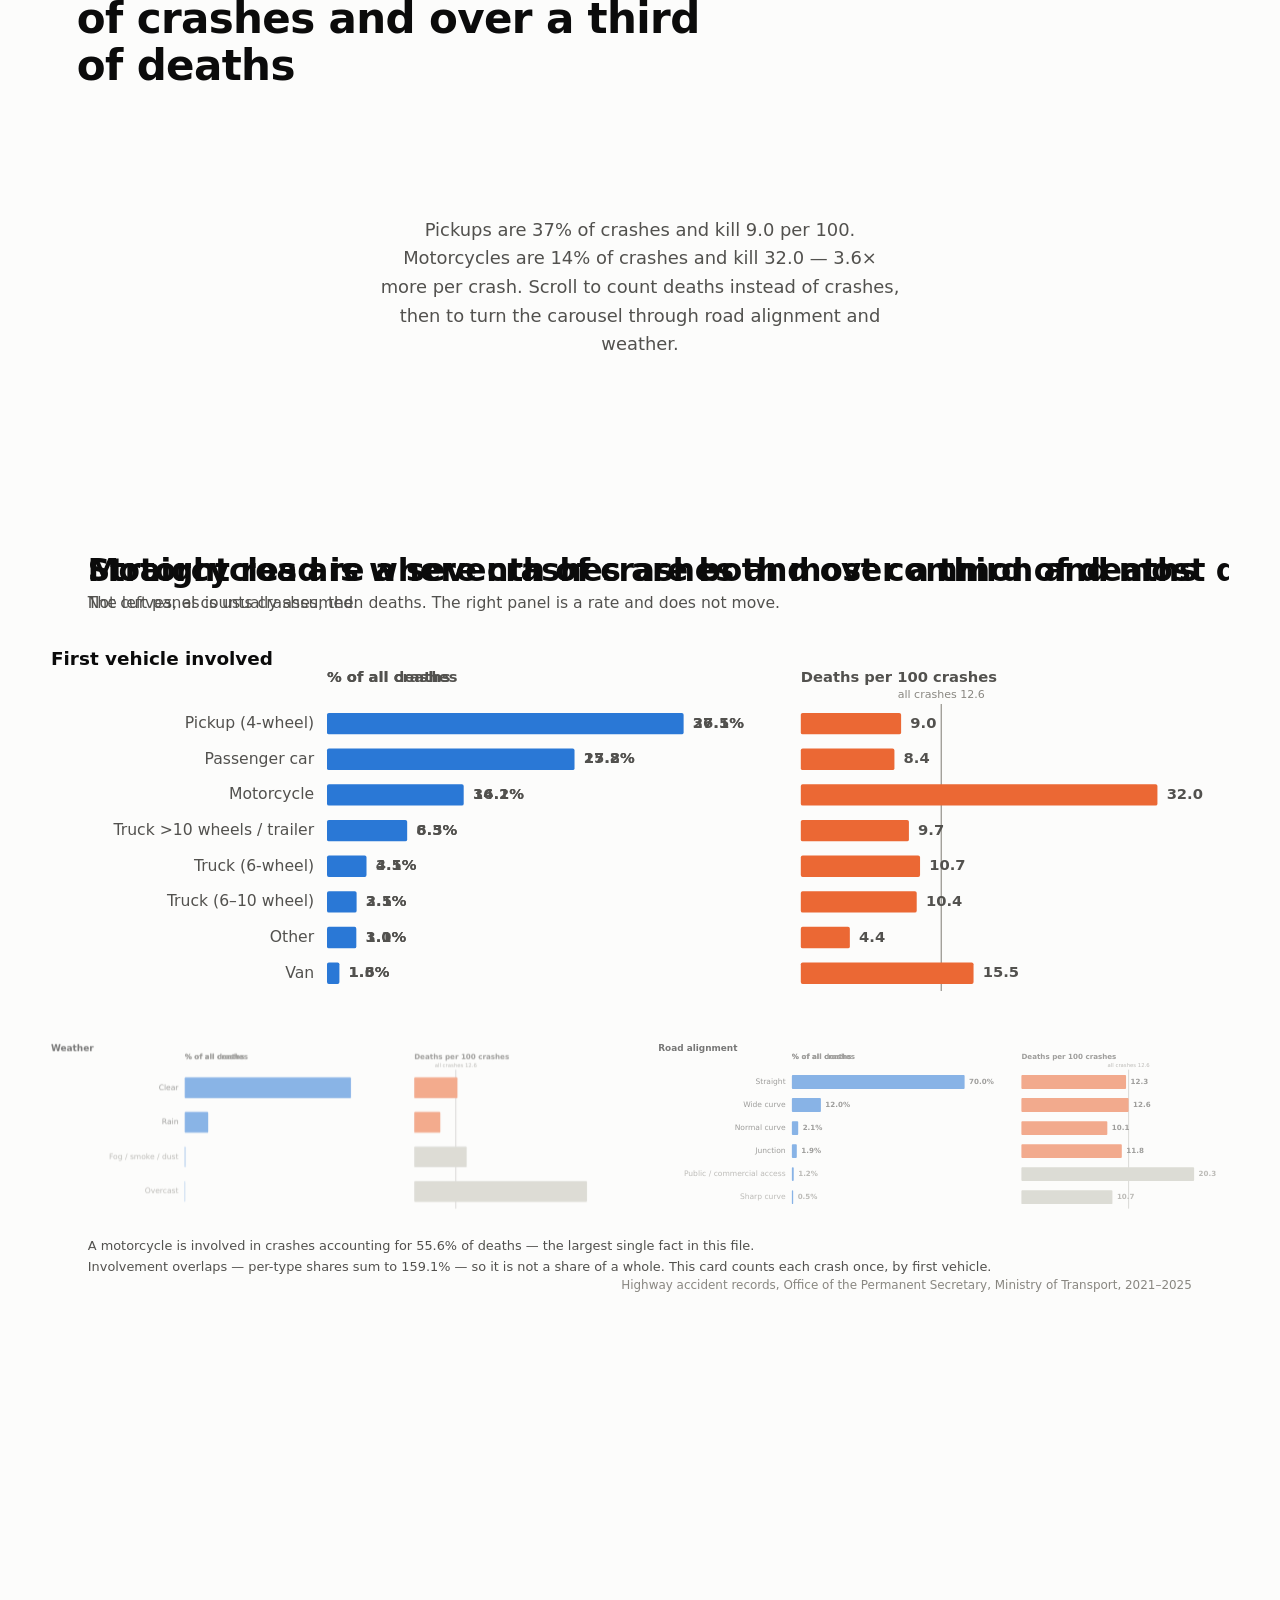
==== commit 5339becf: "Slide 5: mark the night window, split the flip into two acts Tab 1's time-of-day slide stated 41.9% " ====
--- a/tab1.html
+++ b/tab1.html
@@ -131,21 +131,16 @@
     <p class="kicker">Part 1 &middot; Descriptive</p>
     <h1>Time of day decides deployment; day of week does not</h1>
   </div>
-  <div class="spacer">
-    <p>Hours differ by 2.1&times; &mdash; 02:00 carries 2.8% of crashes and 16:00 carries
-       5.8% &mdash; while weekdays sit inside a 13.6&ndash;15.6% band, near an even 14.3%
-       split. Scroll to count the same three views by deaths instead of by crashes.</p>
-  </div>
   <div class="scroll-section" id="sec-s5">
     <div class="pin"><div class="frame" id="mount-s5"></div></div>
   </div>
   <div class="spacer">
-    <p>Counted by deaths the peak moves to <b>19:00</b> and the spread widens to 2.7&times;:
-       19:00&ndash;04:00 is 34.6% of crashes but <b>41.9% of deaths</b>. The weekday panel
-       barely moves &mdash; 13.4&ndash;15.1%, Friday highest on either count &mdash; so the
-       day of the week still does not decide anything. Alcohol is why the evening does:
-       53% of alcohol-related crashes fall on Friday&ndash;Sunday and 59% between 19:00
-       and 04:00.</p>
+    <p>Counted by deaths the peak moves to <b>19:00</b> and the spread widens to 2.7&times;.
+       The weekday panel barely moves &mdash; 13.4&ndash;15.1%, Friday highest on either
+       count &mdash; so the day of the week still does not decide anything. Alcohol is why
+       the evening does: 53% of alcohol-related crashes fall on Friday&ndash;Sunday and 59%
+       between 19:00 and 04:00. A checkpoint schedule built on average daily traffic alone
+       would miss this window entirely.</p>
   </div>
 </section>
 
--- a/assets/css/charts.css
+++ b/assets/css/charts.css
@@ -67,10 +67,21 @@
  * than as data. */
 .chart .c-paneltitle { font-size: 16px; font-weight: 640; fill: var(--ink-2); }
 .chart .c-evenline   { stroke: var(--axis); stroke-width: 1.2; stroke-dasharray: 5 4; }
-.chart .c-evenlabel  { font-size: 12px; fill: var(--muted); text-anchor: end; }
+/* `start`, not `end`: as of 9 Aug the label hangs outside the panel's right
+ * edge rather than sitting inside it, where bars in the last slot drew over it.
+ * This rule is the one that decides the anchor — setting text-anchor on the
+ * node would be silently ignored, same trap as .c-tick-y above. */
+.chart .c-evenlabel  { font-size: 12px; fill: var(--muted); text-anchor: start; }
 .chart .c-note       { font-size: 12.5px; font-weight: 640; fill: var(--ink-2);
                        text-anchor: middle; }
 .chart .c-note.is-start { text-anchor: start; }
+
+/* Slide 5's window legend. Names 19:00-04:00 as one thing, because the window
+ * wraps midnight and so draws as two blocks at opposite ends of the axis. The
+ * swatch is filled from script, tracking whichever hue the hour panel currently
+ * wears, so it cannot advertise a colour the bars are not using. */
+.chart .c-legendswatch { stroke: none; }
+.chart .c-legendlabel  { font-size: 14px; font-weight: 640; fill: var(--ink-2); }
 
 /* Slide 6's carousel. Cards are placed by a transform, so these sizes are in
  * the layout module's local card space and shrink with the card — a bottom card
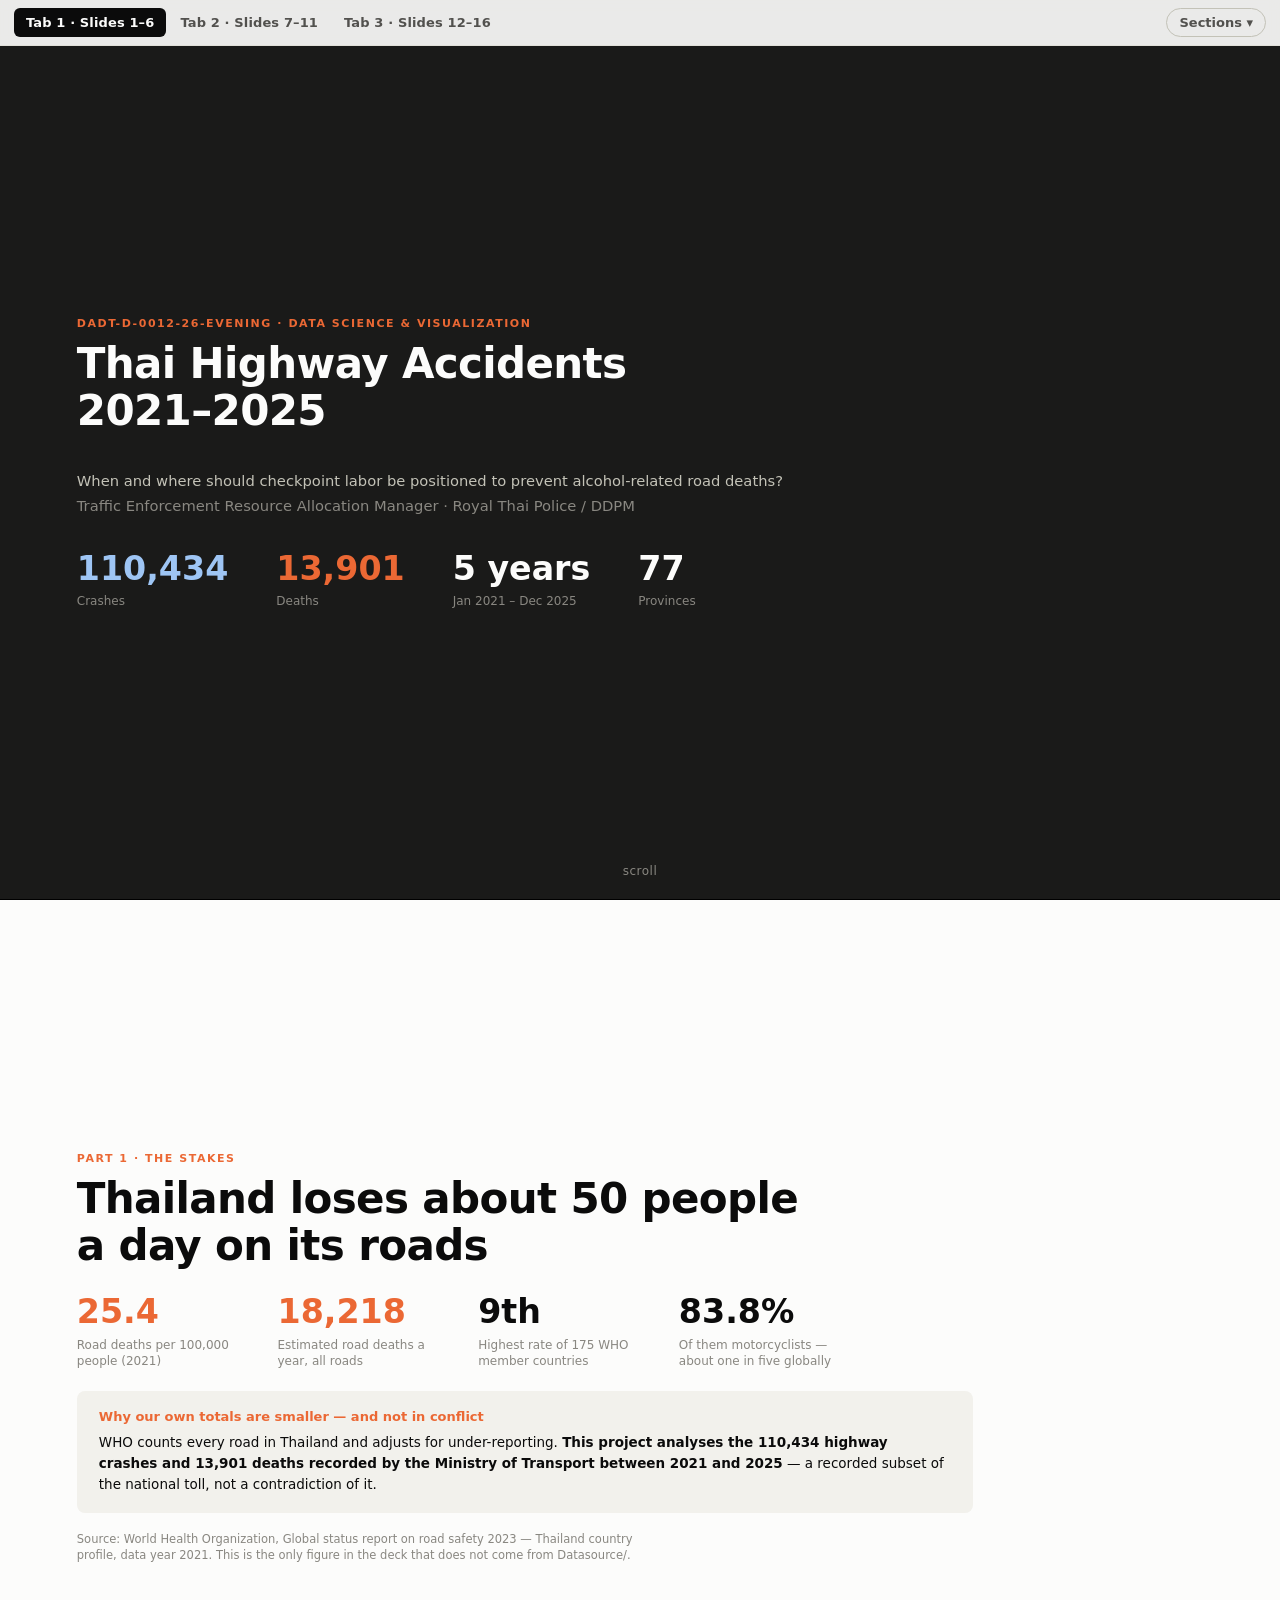
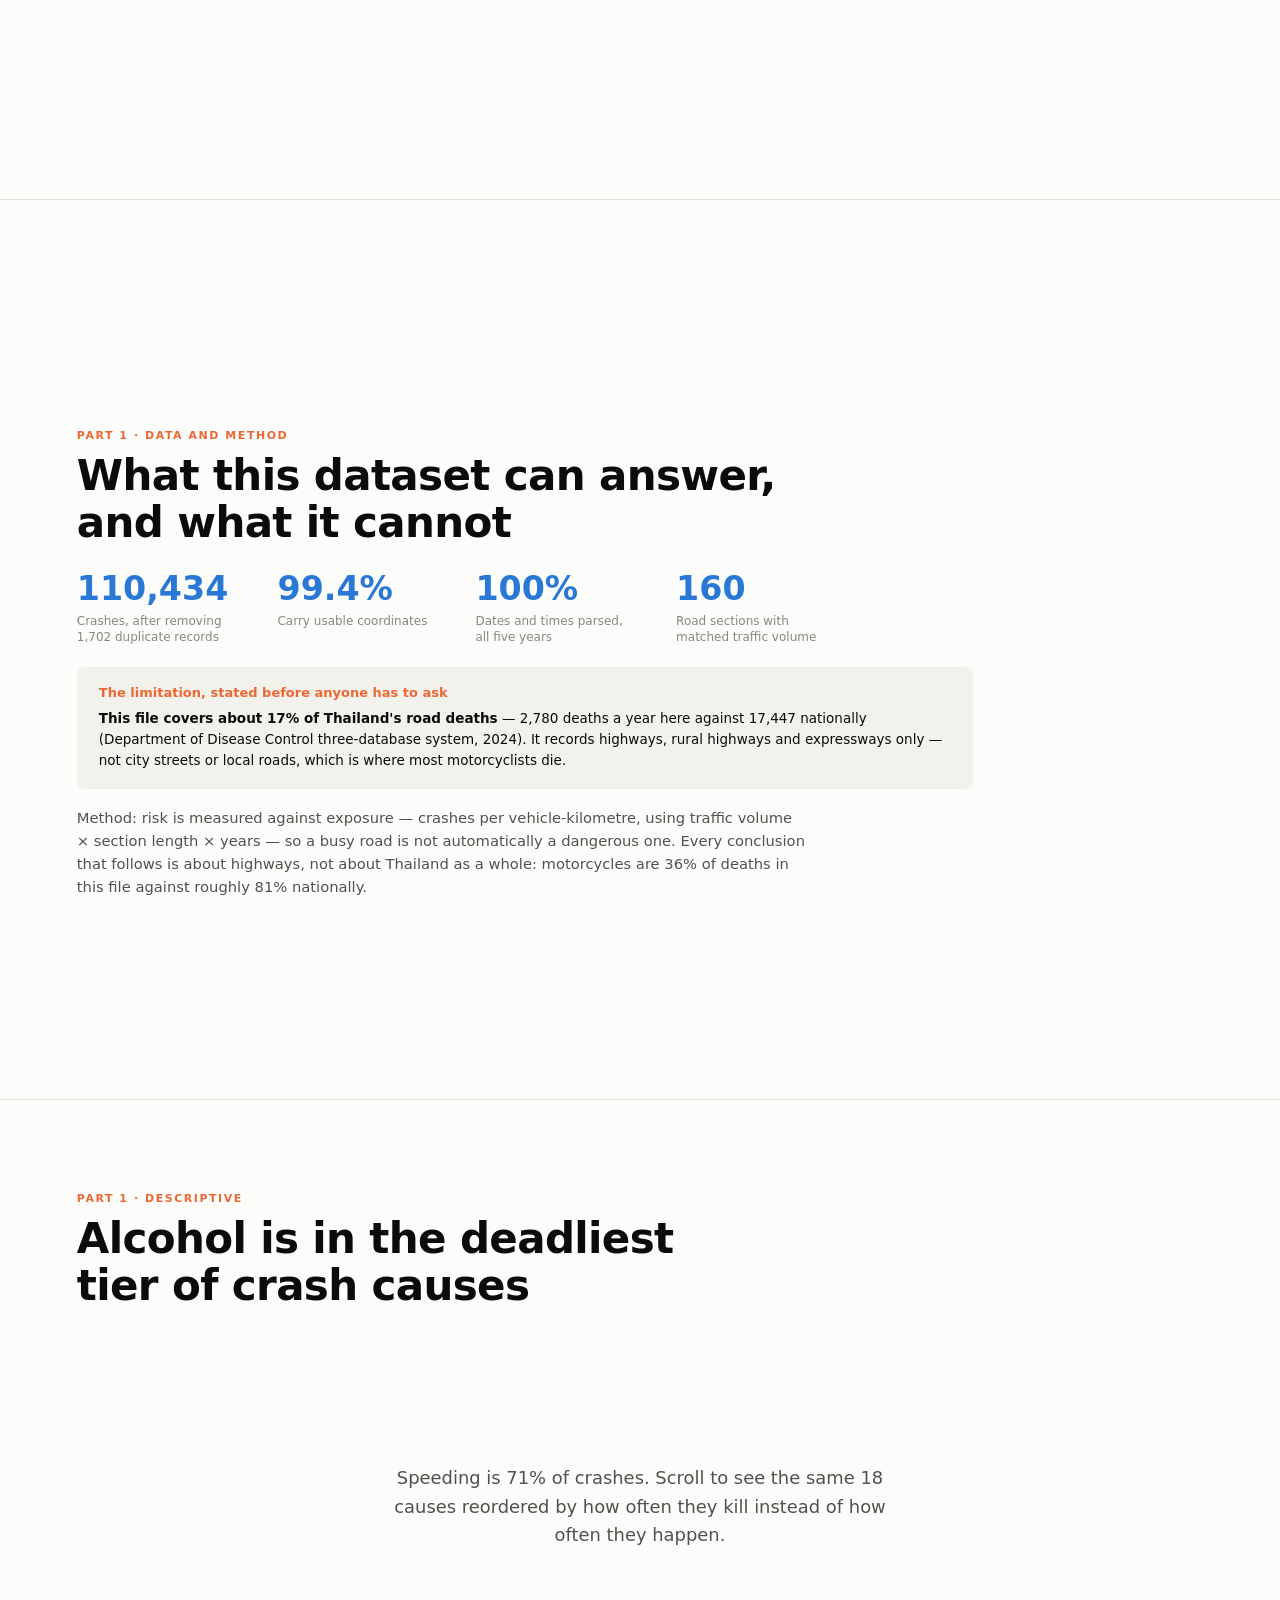
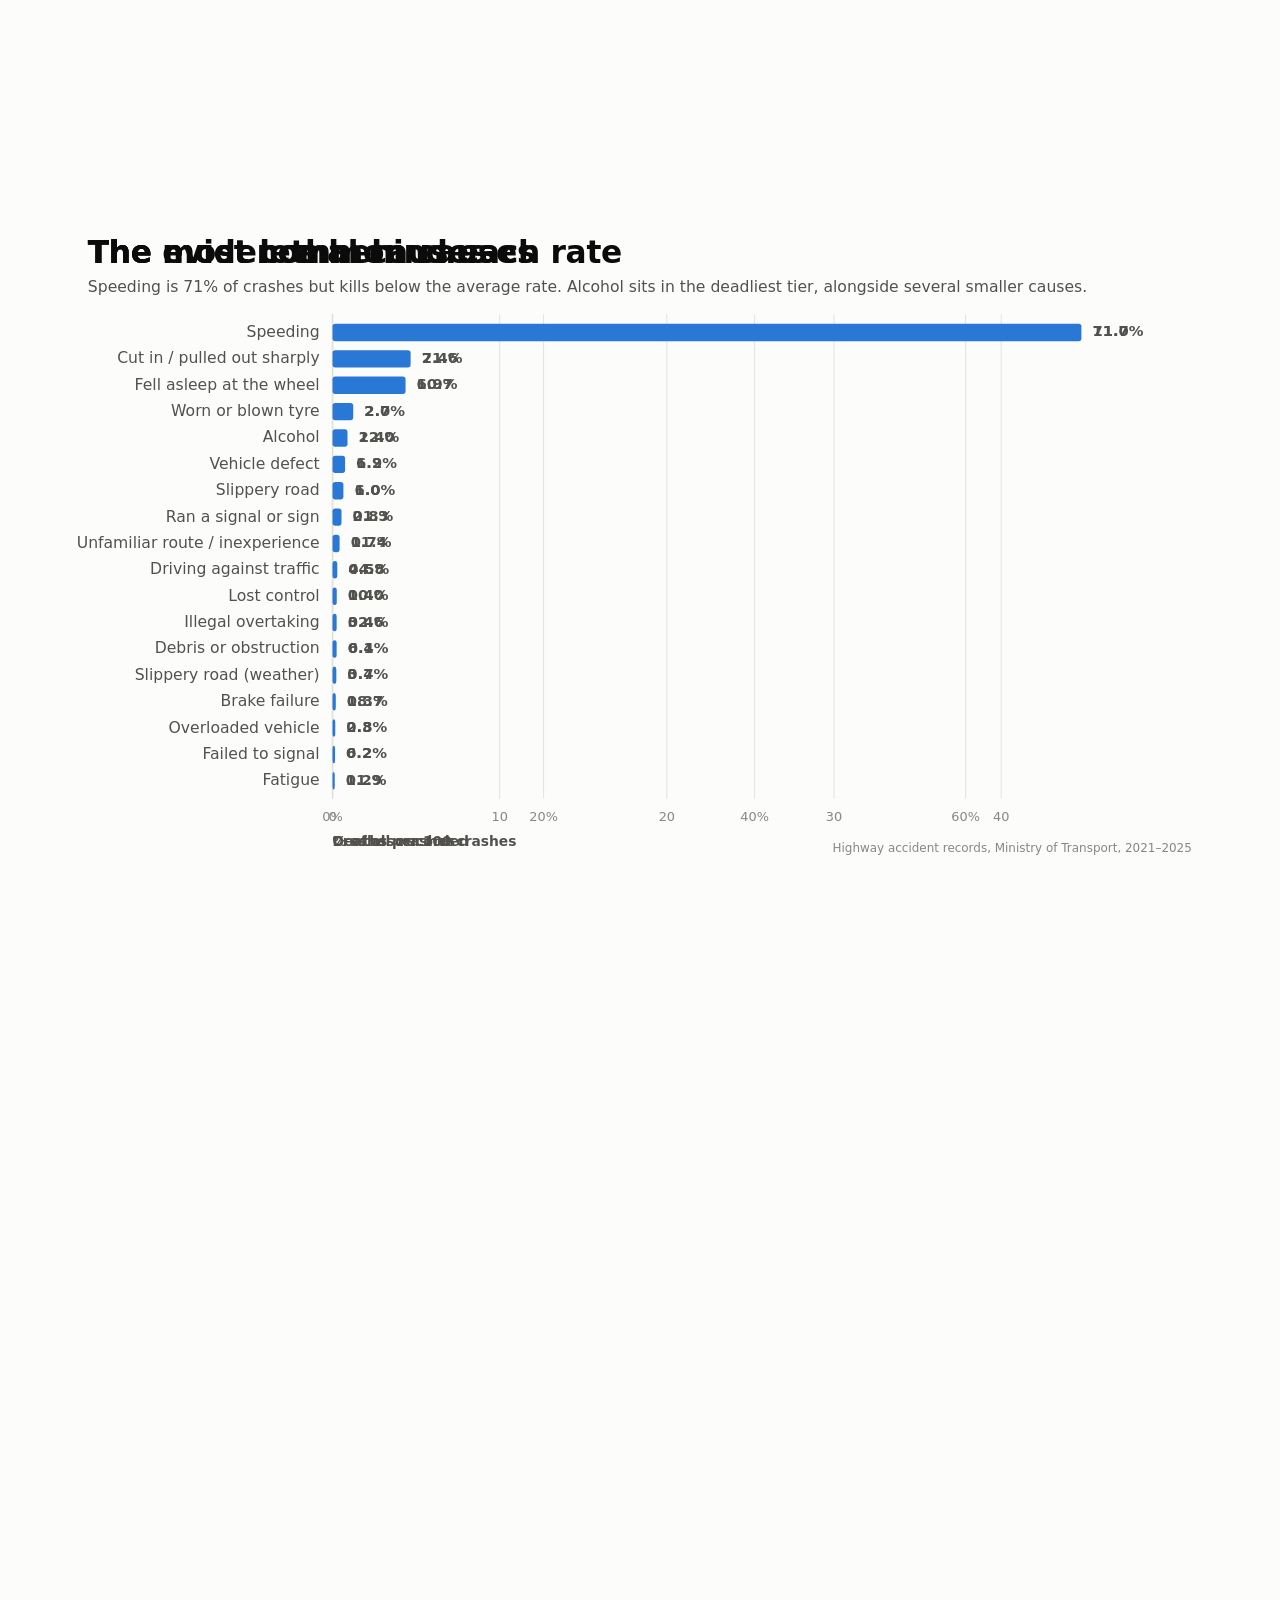
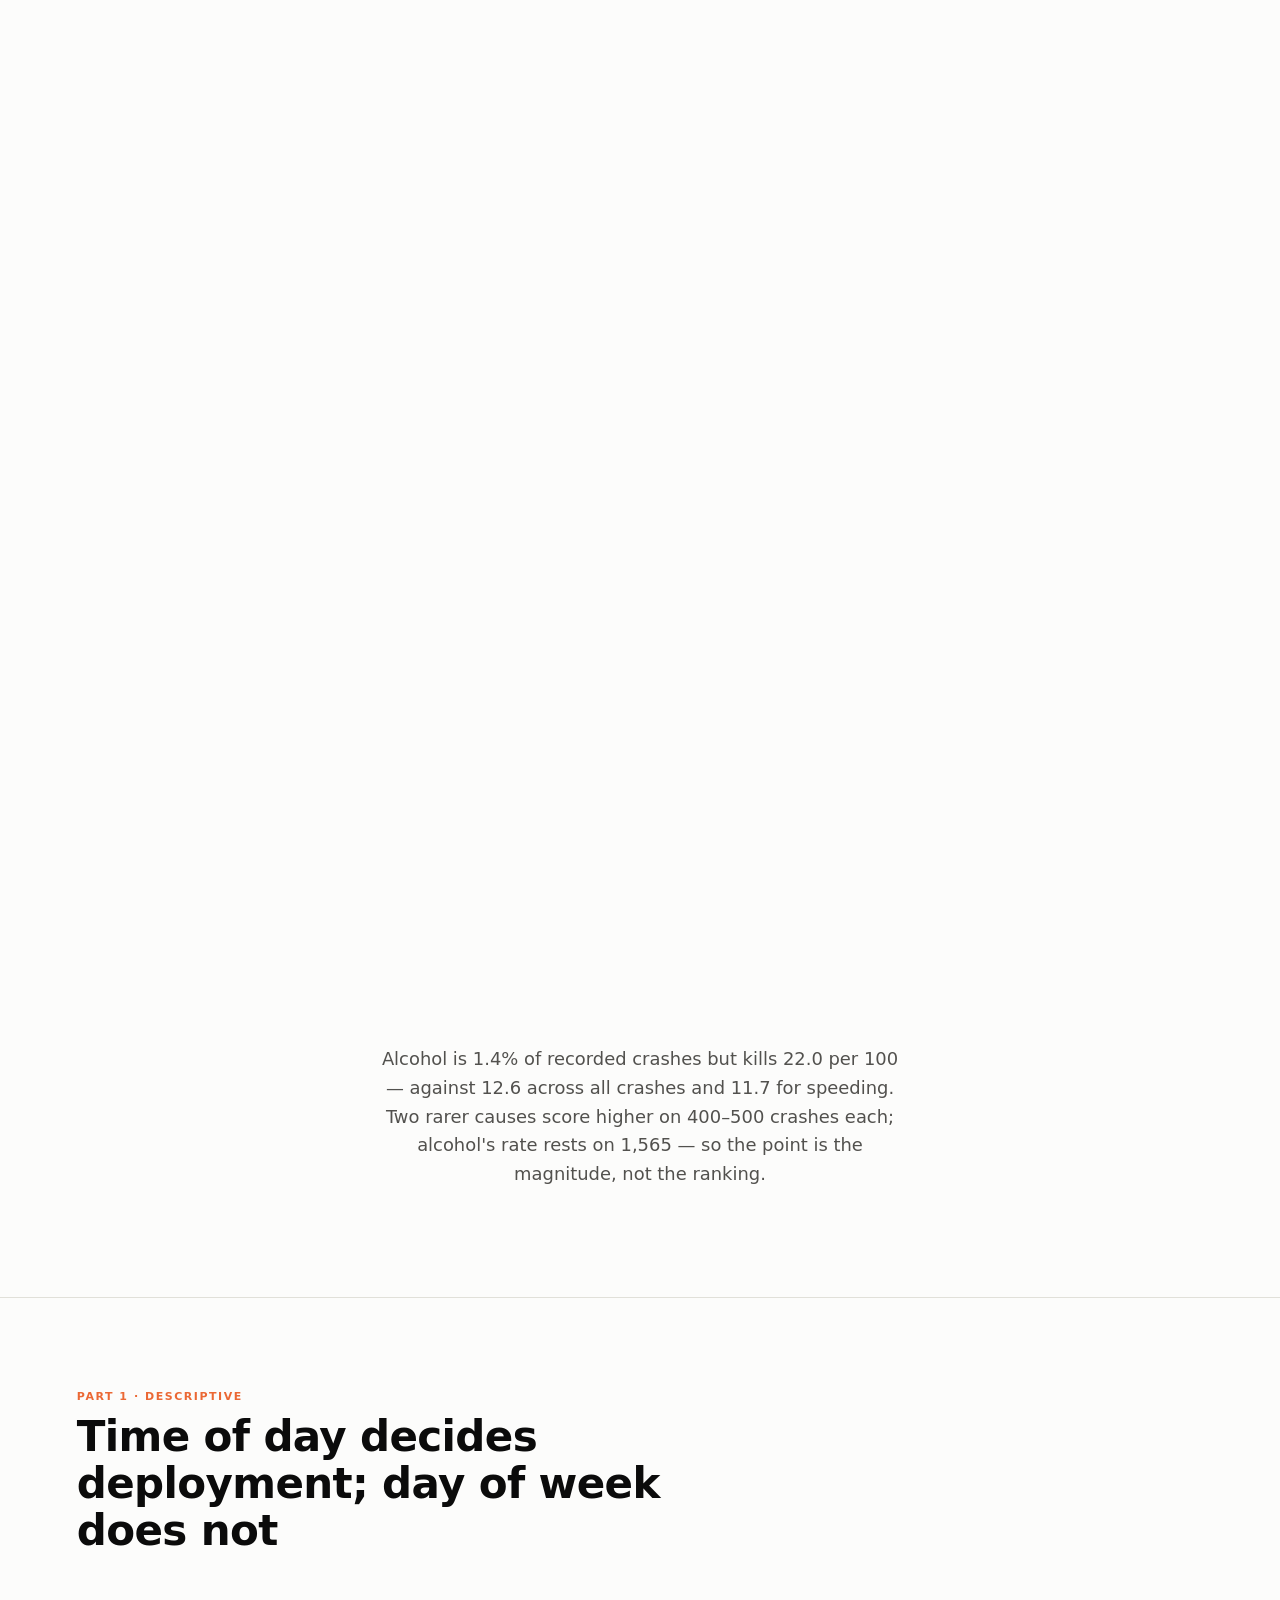
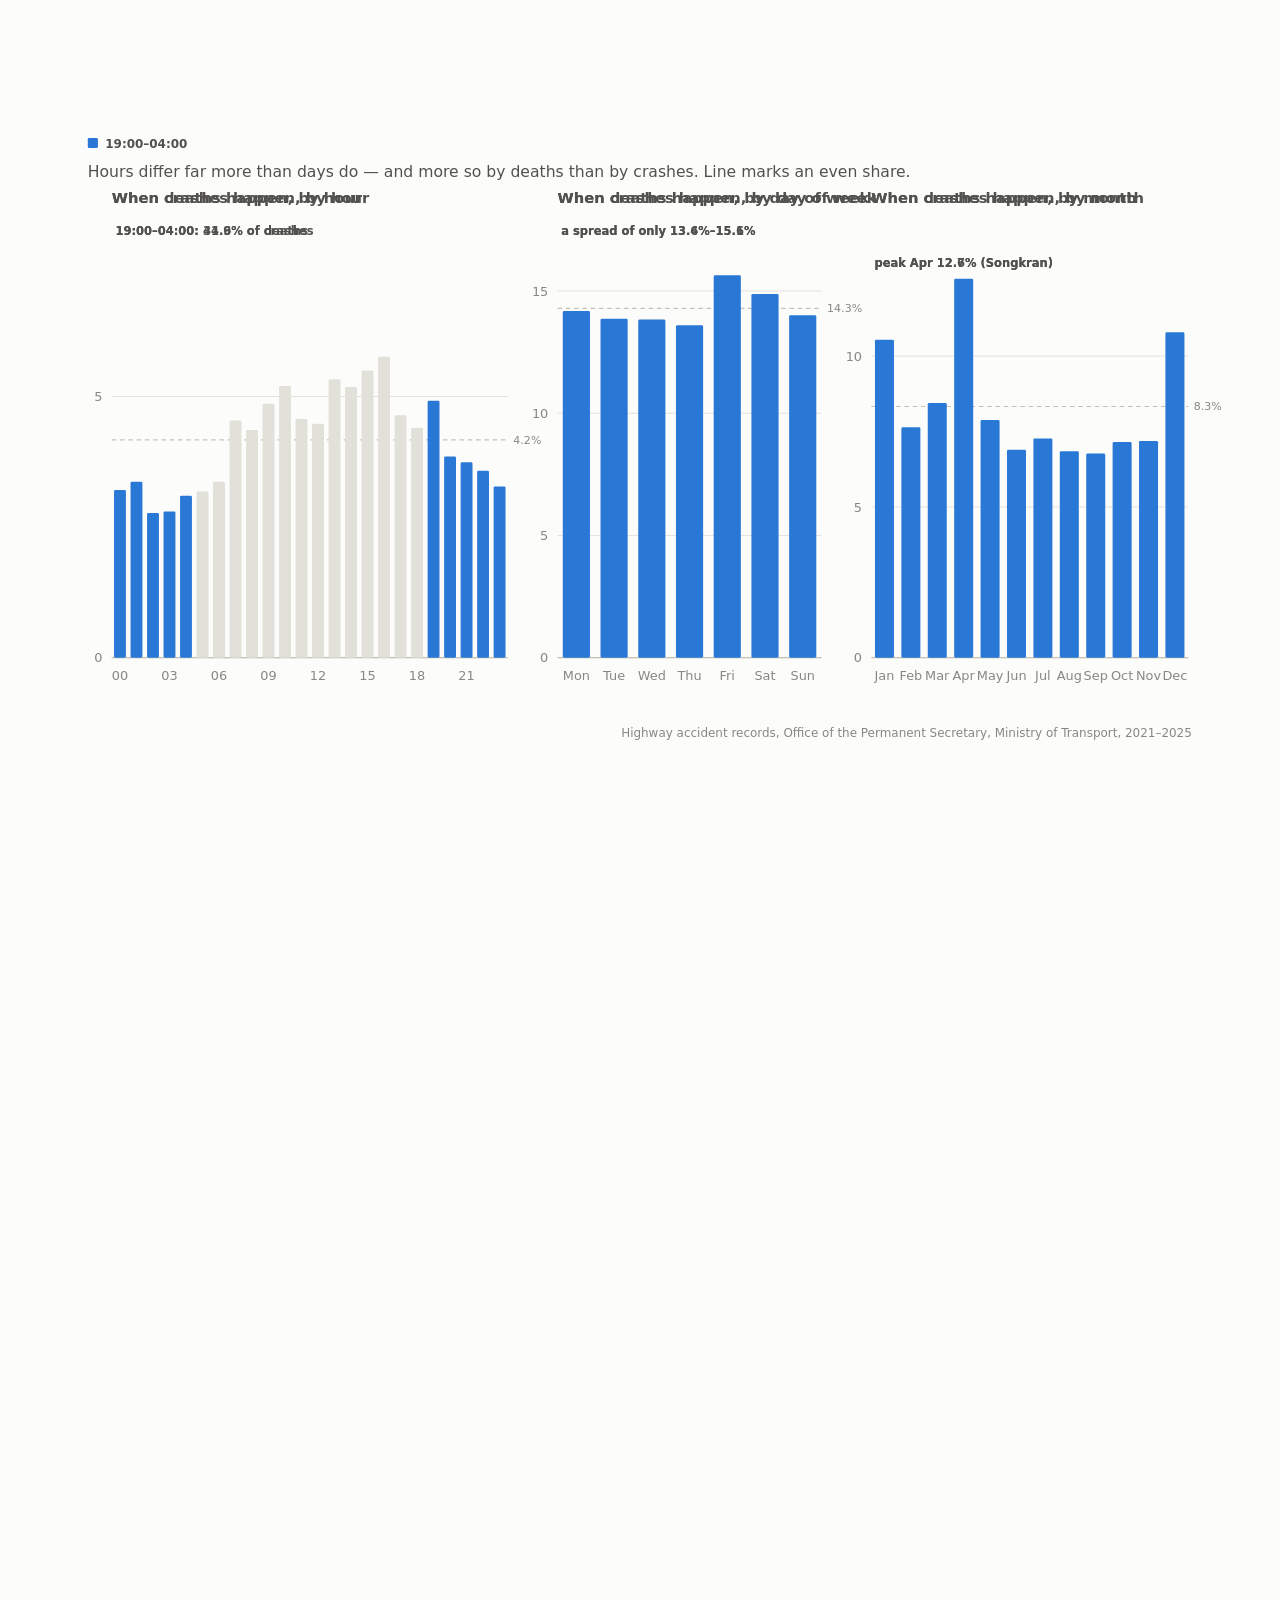
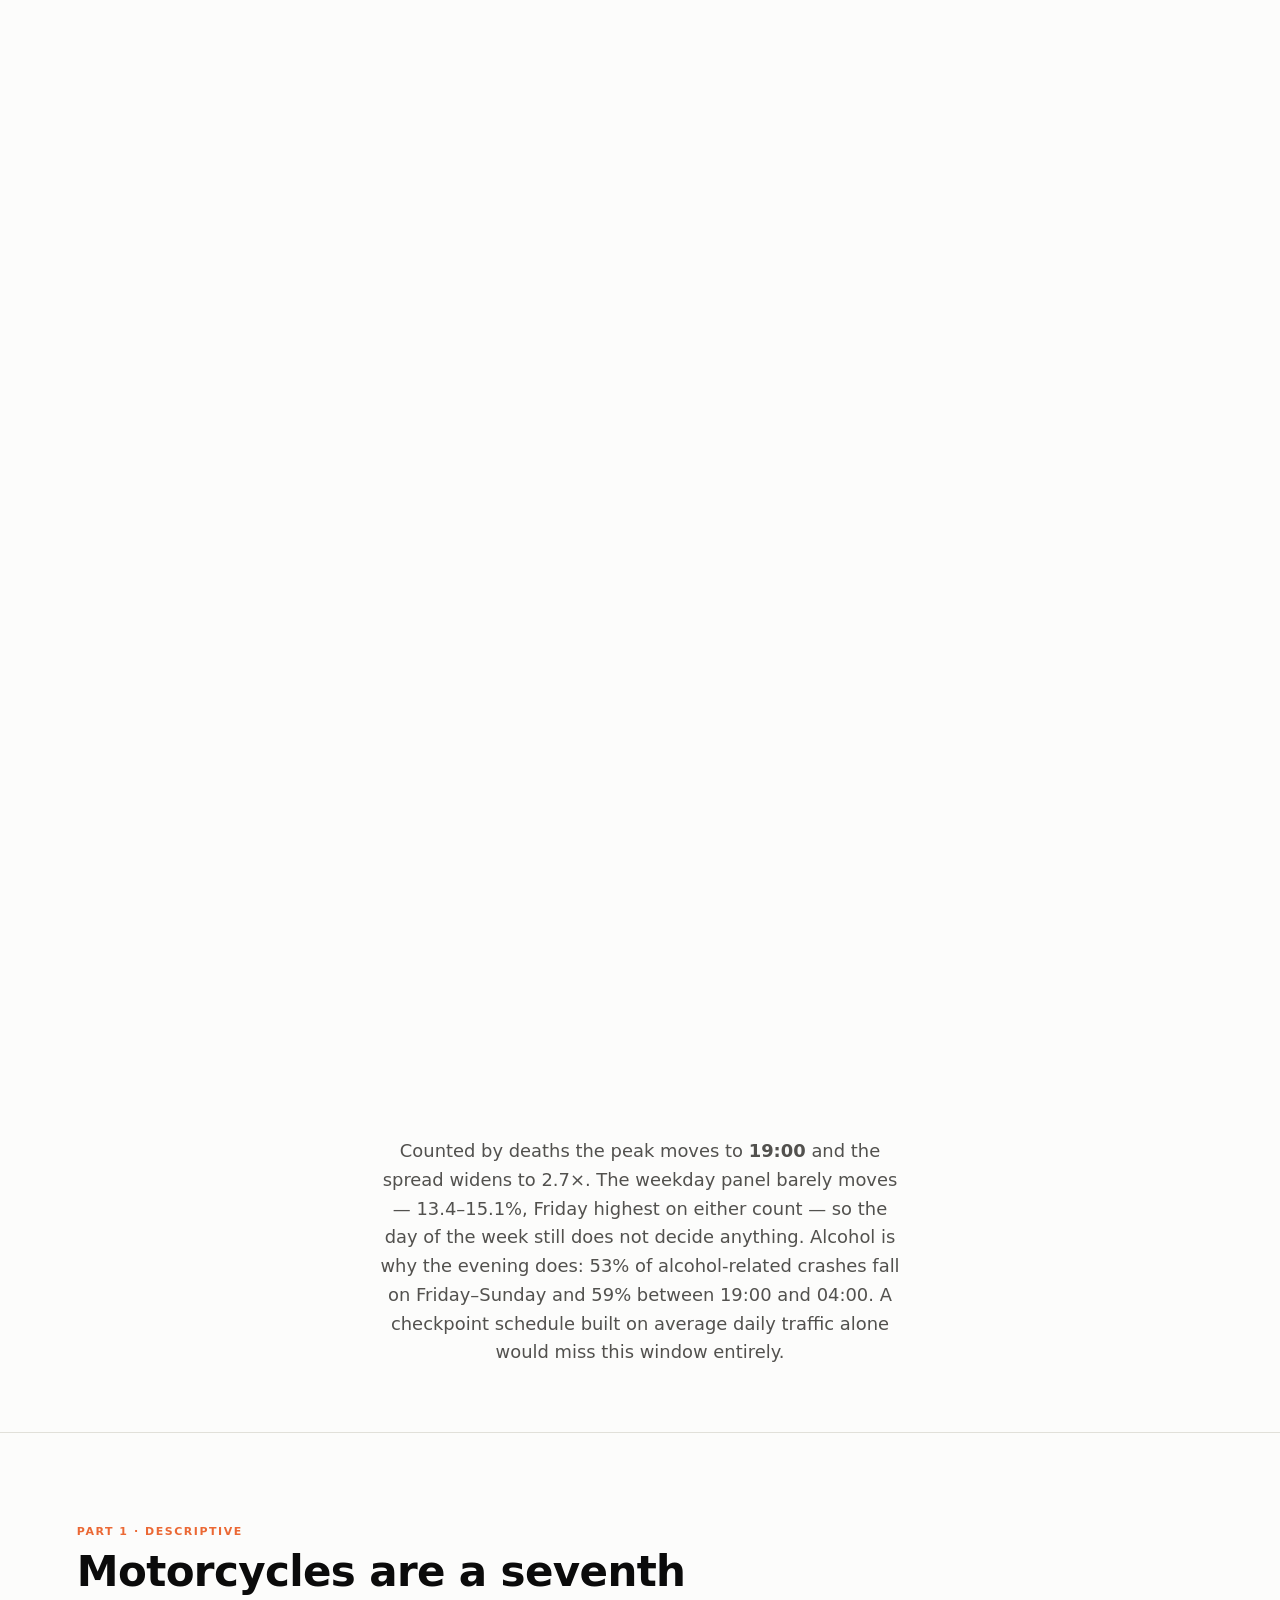
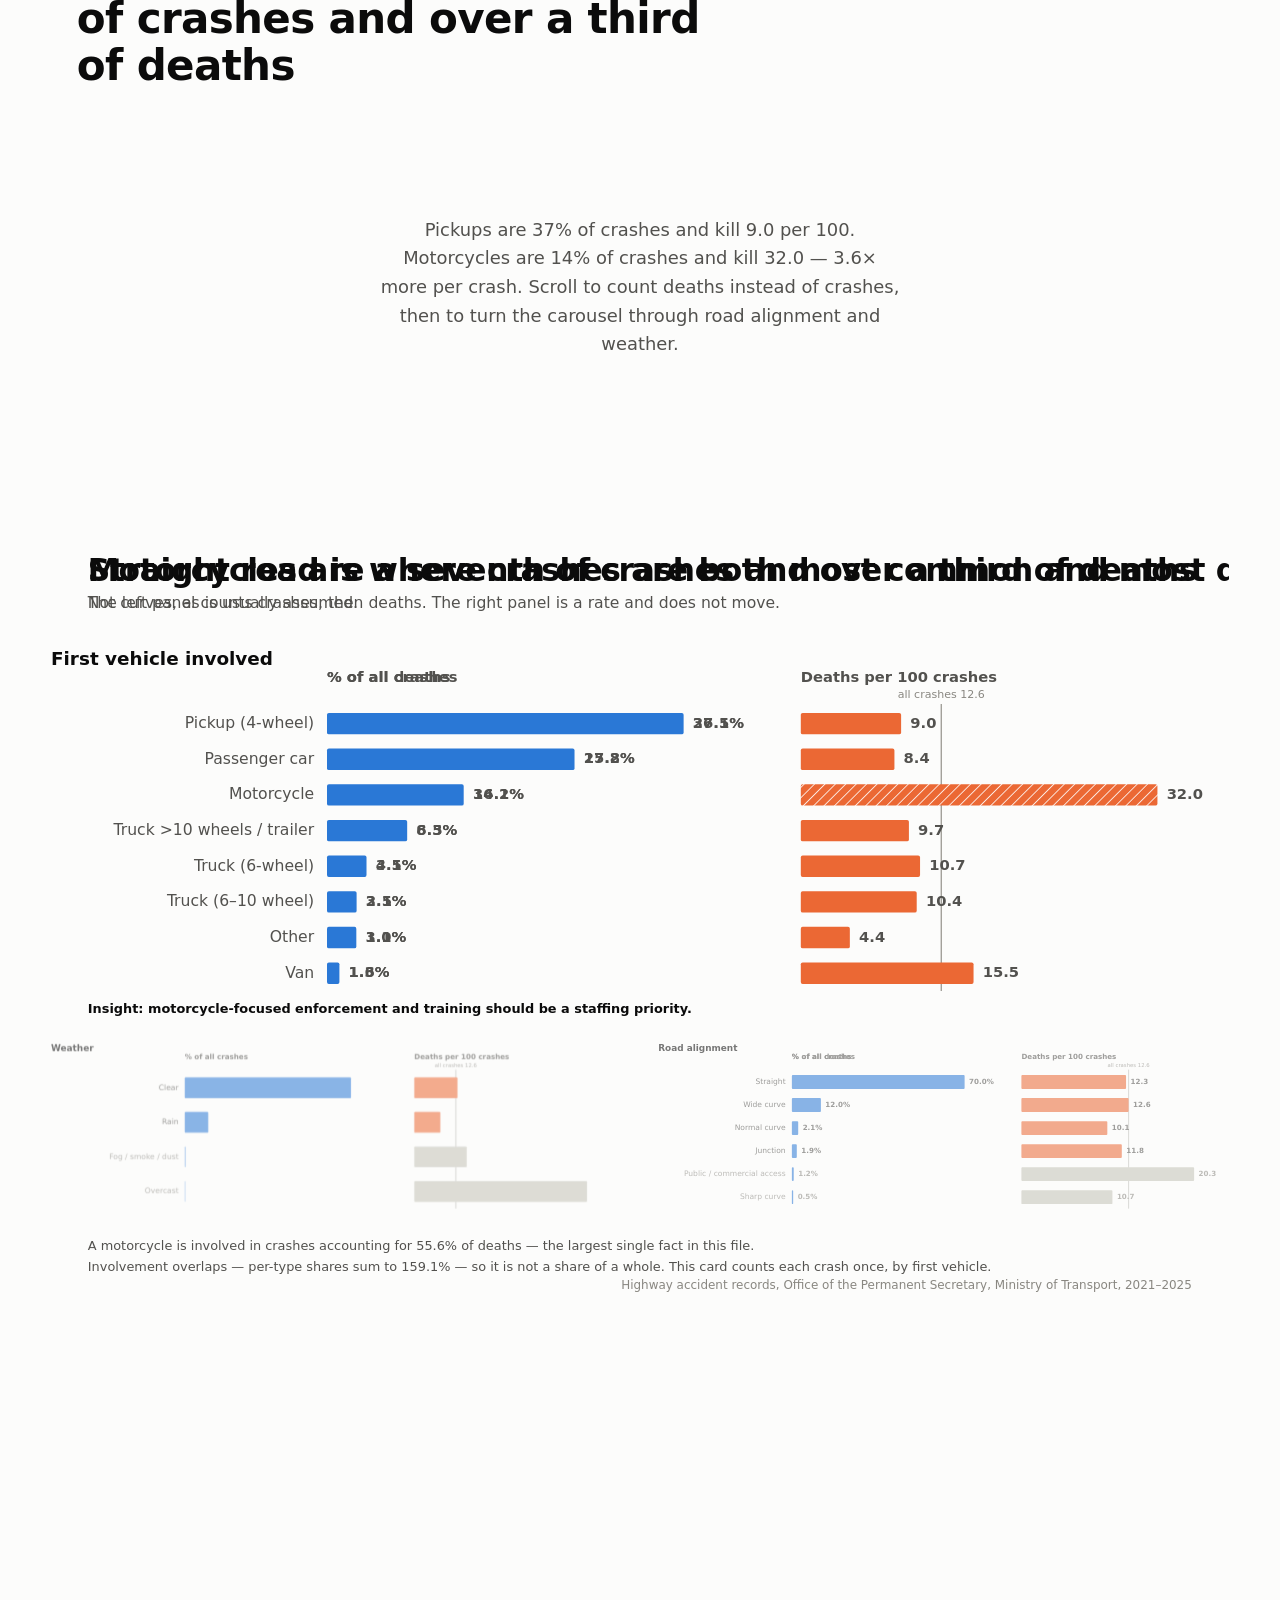
==== commit 7549247a: "Item 7: page titles back, original wording Reverted 9 Aug only bc bundled w/ items 1/2/3, not bc wro" ====
--- a/tab1.html
+++ b/tab1.html
@@ -16,7 +16,7 @@
 <head>
 <meta charset="utf-8">
 <meta name="viewport" content="width=device-width, initial-scale=1">
-<title>Tab 1 — Thai Highway Accidents 2021-2025</title>
+<title>Tab 1 — Where and When to Deploy Checkpoints</title>
 <link rel="stylesheet" href="assets/css/site.css">
 <link rel="stylesheet" href="assets/css/charts.css">
 </head>
--- a/assets/css/site.css
+++ b/assets/css/site.css
@@ -186,6 +186,38 @@
 
 .limits { font-size: 11.5px; color: var(--muted); line-height: 1.4; max-width: 78ch; margin-top: 18px; }
 
+/* ------------------------------------------------------ diagram (14b)
+ * The one hand-authored schematic on the site — everything else is a data
+ * export through layout.js/render.js. No JSON behind this, so it does not go
+ * through that pipeline: there is nothing for 12_qa_chart_layout.js to check
+ * because there is no number here to get wrong.
+ *
+ * Fills use var(--token) directly rather than the hex PALETTE render.js uses.
+ * render.js has to hardcode hex because layout.js is a standalone module fed
+ * into Node for the QA suite, where no stylesheet exists to resolve a custom
+ * property against — this SVG lives in the page's own DOM, so var() resolves
+ * normally through inheritance and there is no reason to hardcode it here. */
+.diagram-badge {
+  display: inline-block; font-size: 11px; font-weight: 700; letter-spacing: .02em;
+  color: var(--severity); background: var(--paper); border: 1px solid var(--grid);
+  border-radius: 999px; padding: 5px 12px; margin: 18px 0 12px;
+}
+.diagram { max-width: 1000px; }
+.diagram svg {
+  width: 100%; height: auto; display: block;
+  border: 1px solid var(--grid); border-radius: 8px; background: #fff;
+}
+/* text-anchor set here, not as a presentation attribute on the node — a CSS
+ * rule always wins that fight, so the attribute would be silently ignored if
+ * the two ever disagreed. Same trap .c-tick-y exists to avoid in charts.css. */
+.diagram .d-label { font-size: 12px; fill: var(--ink-2); text-anchor: middle; font-weight: 640; }
+.diagram .d-label.muted { fill: var(--muted); }
+.diagram .d-label.small { font-size: 10.5px; }
+.diagram .d-road-label { font-size: 13px; fill: var(--ink-2); text-anchor: middle; font-weight: 680; }
+.diagram-caption {
+  font-size: 12px; color: var(--muted); max-width: 1000px; margin: 8px 0 0; line-height: 1.4;
+}
+
 /* -------------------------------------------------------------- map (14)
  * Slide 14's map is one MapLibre instance, pinned like the four charts, but
  * it is not part of layout.js — camera and paint are driven by the same
--- a/assets/css/charts.css
+++ b/assets/css/charts.css
@@ -88,6 +88,10 @@
  * is the same chart at 48%, not a different one. Value labels are switched off
  * down there by opacity, because type at 48% is noise rather than information. */
 .chart .c-cardtitle  { font-size: 20px; font-weight: 640; fill: var(--ink); }
+/* A recommendation, not a measurement — bolder than the limitation caveat
+ * below it and in ink rather than muted grey, so the two don't read as the
+ * same kind of statement despite sitting in the same open strip of canvas. */
+.chart .c-insight    { font-size: 14px; font-weight: 640; fill: var(--ink); }
 .chart .c-limitation { font-size: 14px; fill: var(--ink-2); }
 .chart .c-baserule   { stroke: var(--muted); stroke-width: 1.2; }
 .chart .c-baselabel  { font-size: 12px; fill: var(--muted); text-anchor: middle; }
@@ -95,6 +99,11 @@
  * never read as evidence. Overcast is 248 crashes at 52.4 deaths per 100. */
 .chart .is-thin .c-rowlabel { fill: var(--muted); }
 .chart .is-thin .c-value    { fill: var(--muted); }
+/* The Motorcycle severity bar's texture. White at partial opacity rather than
+ * solid, so the stripe reads as a marking on the orange bar rather than
+ * replacing its colour — the bar is still recognisably severity-orange, just
+ * carrying a second encoding on top of the hue. */
+.chart .c-texture-line { stroke: #fff; stroke-width: 2; stroke-opacity: 0.85; }
 
 /* Slide 10. Parity is the model's own prediction, so it is drawn as ink rather
  * than as data: everything above it is the finding. */
